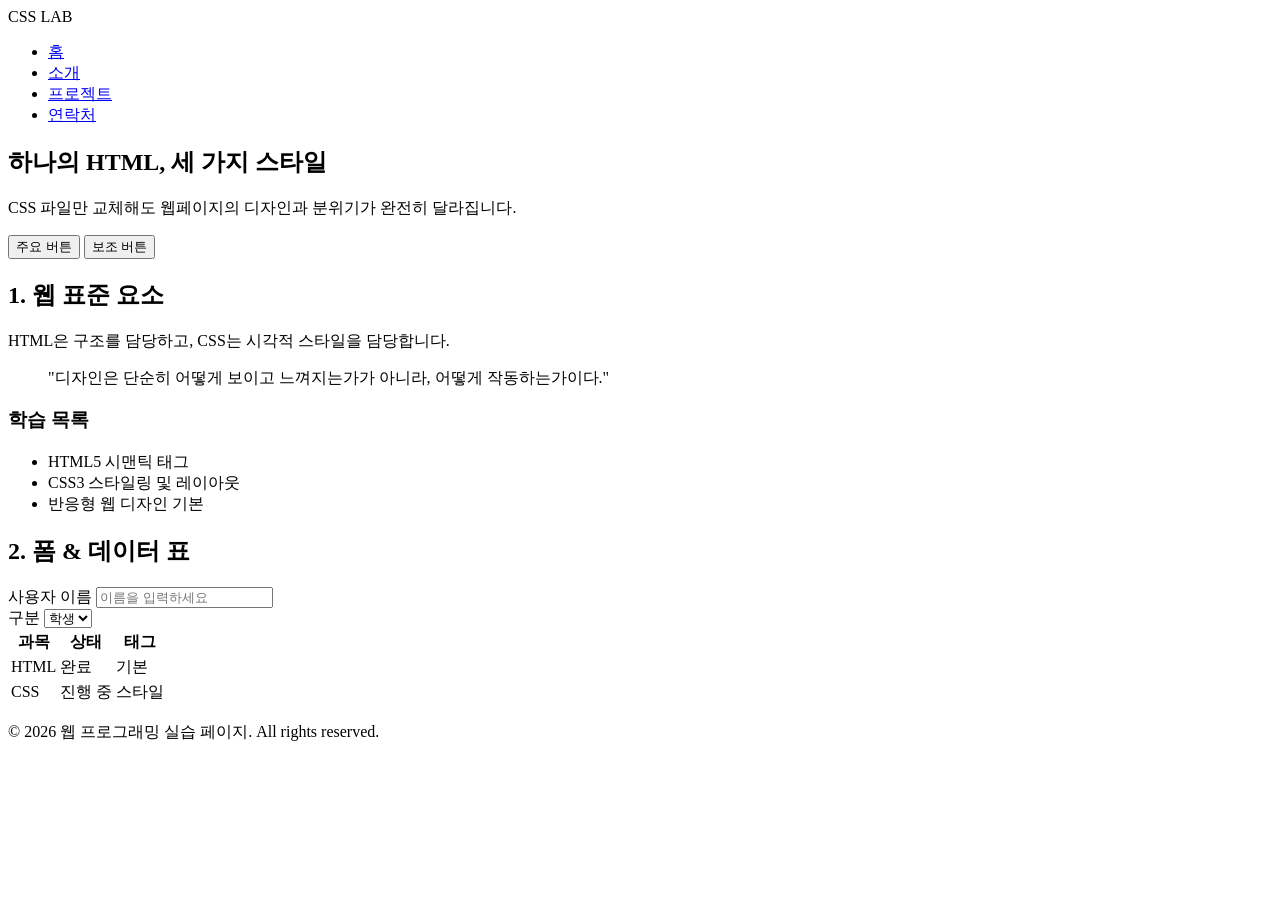
==== index.html @ ce2518a1 "Add files via upload" ====
<!DOCTYPE html>
<html lang="ko">
<head>
    <meta charset="UTF-8">
    <meta name="viewport" content="width=device-width, initial-scale=1.0">
    <title>CSS 스타일 비교 실습</title>
    <!-- 아래 href의 파일명을 style1.css, style2.css, style3.css로 바꾸며 확인하세요 -->
    <link rel="stylesheet" href="STYLE.css">
</head>
<body>

    <header>
        <nav>
            <div class="logo">CSS LAB</div>
            <ul>
                <li><a href="#">홈</a></li>
                <li><a href="#">소개</a></li>
                <li><a href="#">프로젝트</a></li>
                <li><a href="#">연락처</a></li>
            </ul>
        </nav>
    </header>

    <main>
        <section class="hero">
            <h1>하나의 HTML, 세 가지 스타일</h1>
            <p>CSS 파일만 교체해도 웹페이지의 디자인과 분위기가 완전히 달라집니다.</p>
            <div class="btn-group">
                <button class="btn-primary">주요 버튼</button>
                <button class="btn-secondary">보조 버튼</button>
            </div>
        </section>

        <section class="grid-container">
            <article class="card">
                <h2>1. 웹 표준 요소</h2>
                <p>HTML은 구조를 담당하고, CSS는 <span>시각적 스타일</span>을 담당합니다.</p>
                <blockquote>"디자인은 단순히 어떻게 보이고 느껴지는가가 아니라, 어떻게 작동하는가이다."</blockquote>
                <h3>학습 목록</h3>
                <ul>
                    <li>HTML5 시맨틱 태그</li>
                    <li>CSS3 스타일링 및 레이아웃</li>
                    <li>반응형 웹 디자인 기본</li>
                </ul>
            </article>

            <article class="card">
                <h2>2. 폼 & 데이터 표</h2>
                <form onsubmit="return false;">
                    <div class="form-group">
                        <label for="username">사용자 이름</label>
                        <input type="text" id="username" placeholder="이름을 입력하세요">
                    </div>
                    <div class="form-group">
                        <label for="role">구분</label>
                        <select id="role">
                            <option>학생</option>
                            <option>강사</option>
                        </select>
                    </div>
                </form>

                <table>
                    <thead>
                        <tr>
                            <th>과목</th>
                            <th>상태</th>
                            <th>태그</th>
                        </tr>
                    </thead>
                    <tbody>
                        <tr>
                            <td>HTML</td>
                            <td>완료</td>
                            <td><span class="badge success">기본</span></td>
                        </tr>
                        <tr>
                            <td>CSS</td>
                            <td>진행 중</td>
                            <td><span class="badge warning">스타일</span></td>
                        </tr>
                    </tbody>
                </table>
            </article>
        </section>
    </main>

    <footer>
        <p>&copy; 2026 웹 프로그래밍 실습 페이지. All rights reserved.</p>
    </footer>

</body>
</html>
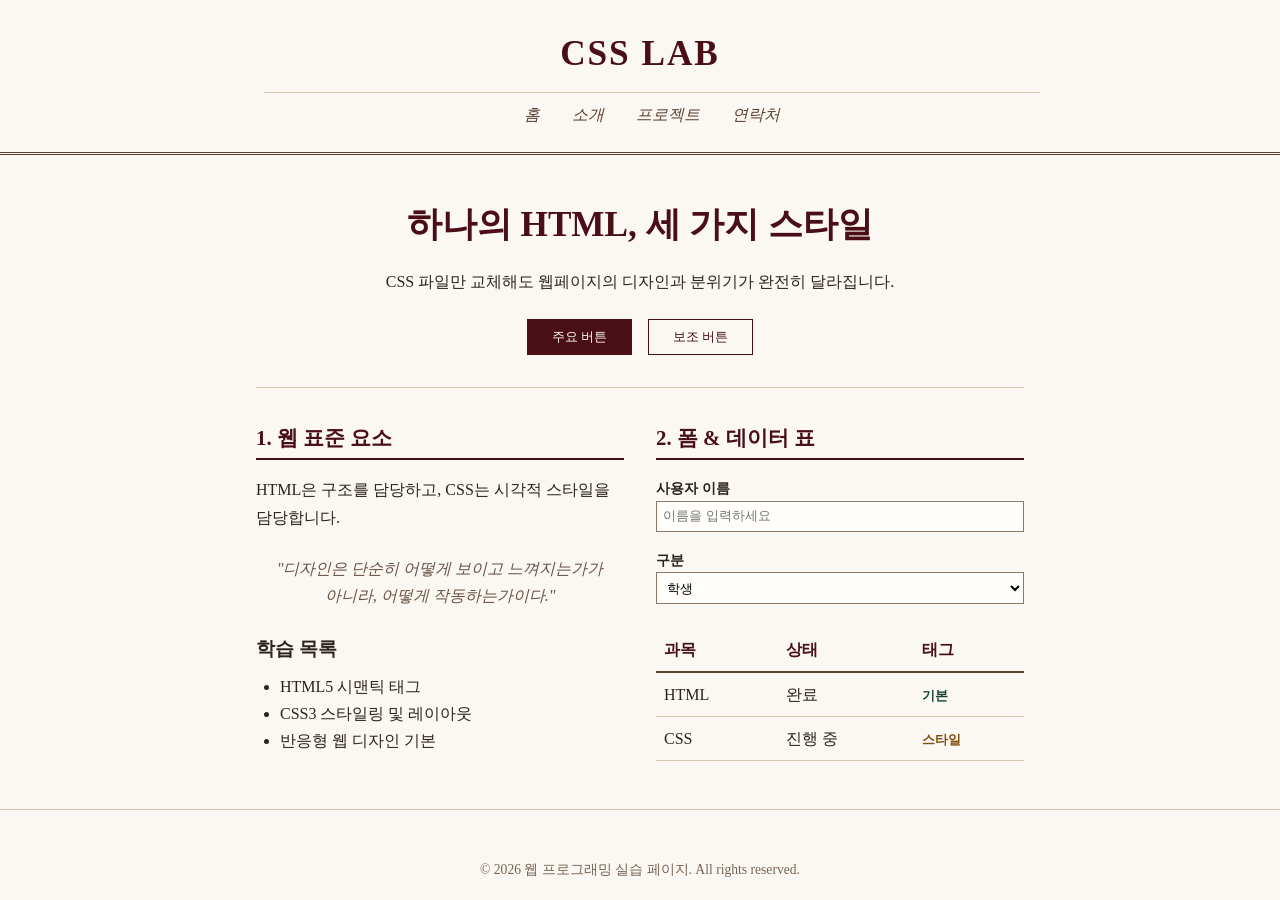
==== commit fb7bf9a4: "Update index.html" ====
--- a/index.html
+++ b/index.html
@@ -5,7 +5,7 @@
     <meta name="viewport" content="width=device-width, initial-scale=1.0">
     <title>CSS 스타일 비교 실습</title>
     <!-- 아래 href의 파일명을 style1.css, style2.css, style3.css로 바꾸며 확인하세요 -->
-    <link rel="stylesheet" href="STYLE.css">
+    <link rel="stylesheet" href="style1.css">
 </head>
 <body>
 
@@ -90,4 +90,4 @@
     </footer>
 
 </body>
-</html>+</html>
--- a/style1.css
+++ b/style1.css
@@ -0,0 +1,168 @@
+* {
+    box-sizing: border-box;
+    margin: 0;
+    padding: 0;
+}
+
+body {
+    font-family: 'Georgia', 'Times New Roman', serif;
+    background-color: #fbf8f3;
+    color: #2c221e;
+    line-height: 1.7;
+}
+
+header {
+    border-bottom: 3px double #5c4033;
+    padding: 1.5rem 2rem;
+    text-align: center;
+}
+
+nav {
+    max-width: 800px;
+    margin: 0 auto;
+}
+
+.logo {
+    font-size: 2.2rem;
+    font-weight: bold;
+    letter-spacing: 2px;
+    color: #4a0e17;
+    margin-bottom: 0.5rem;
+}
+
+nav ul {
+    display: flex;
+    justify-content: center;
+    list-style: none;
+    gap: 2rem;
+    border-top: 1px solid #d3c4b1;
+    padding-top: 0.5rem;
+}
+
+nav a {
+    text-decoration: none;
+    color: #5c4033;
+    font-style: italic;
+}
+
+main {
+    max-width: 800px;
+    margin: 2.5rem auto;
+    padding: 0 1rem;
+}
+
+.hero {
+    border-bottom: 1px solid #d3c4b1;
+    padding-bottom: 2rem;
+    text-align: center;
+    margin-bottom: 2rem;
+}
+
+.hero h1 {
+    font-size: 2.2rem;
+    color: #4a0e17;
+    margin-bottom: 0.8rem;
+}
+
+.btn-group {
+    margin-top: 1.5rem;
+    display: flex;
+    justify-content: center;
+    gap: 1rem;
+}
+
+button {
+    padding: 0.5rem 1.5rem;
+    border: 1px solid #4a0e17;
+    font-family: inherit;
+    cursor: pointer;
+}
+
+.btn-primary {
+    background-color: #4a0e17;
+    color: #fbf8f3;
+}
+
+.btn-secondary {
+    background-color: transparent;
+    color: #4a0e17;
+}
+
+.grid-container {
+    display: grid;
+    grid-template-columns: 1fr 1fr;
+    gap: 2rem;
+}
+
+.card h2 {
+    font-size: 1.3rem;
+    color: #4a0e17;
+    border-bottom: 2px solid #4a0e17;
+    padding-bottom: 0.2rem;
+    margin-bottom: 1rem;
+}
+
+blockquote {
+    margin: 1.5rem 0;
+    padding: 0 1rem;
+    font-style: italic;
+    text-align: center;
+    color: #6b5246;
+}
+
+ul {
+    margin-left: 1.5rem;
+    margin-top: 0.5rem;
+}
+
+.form-group {
+    margin-bottom: 1rem;
+}
+
+label {
+    display: block;
+    font-weight: bold;
+    font-size: 0.9rem;
+}
+
+input, select {
+    width: 100%;
+    padding: 0.4rem;
+    border: 1px solid #8c7a6b;
+    background-color: #fffefb;
+    font-family: inherit;
+}
+
+table {
+    width: 100%;
+    border-collapse: collapse;
+    margin-top: 1.5rem;
+}
+
+th, td {
+    padding: 0.5rem;
+    text-align: left;
+    border-bottom: 1px solid #d3c4b1;
+}
+
+th {
+    border-bottom: 2px solid #5c4033;
+    color: #4a0e17;
+}
+
+.badge {
+    font-weight: bold;
+    font-size: 0.8rem;
+}
+
+.badge.success { color: #1b4332; }
+.badge.warning { color: #854d0e; }
+
+footer {
+    text-align: center;
+    padding: 3rem 0 1rem;
+    border-top: 1px solid #d3c4b1;
+    margin-top: 3rem;
+    font-size: 0.85rem;
+    color: #786454;
+}
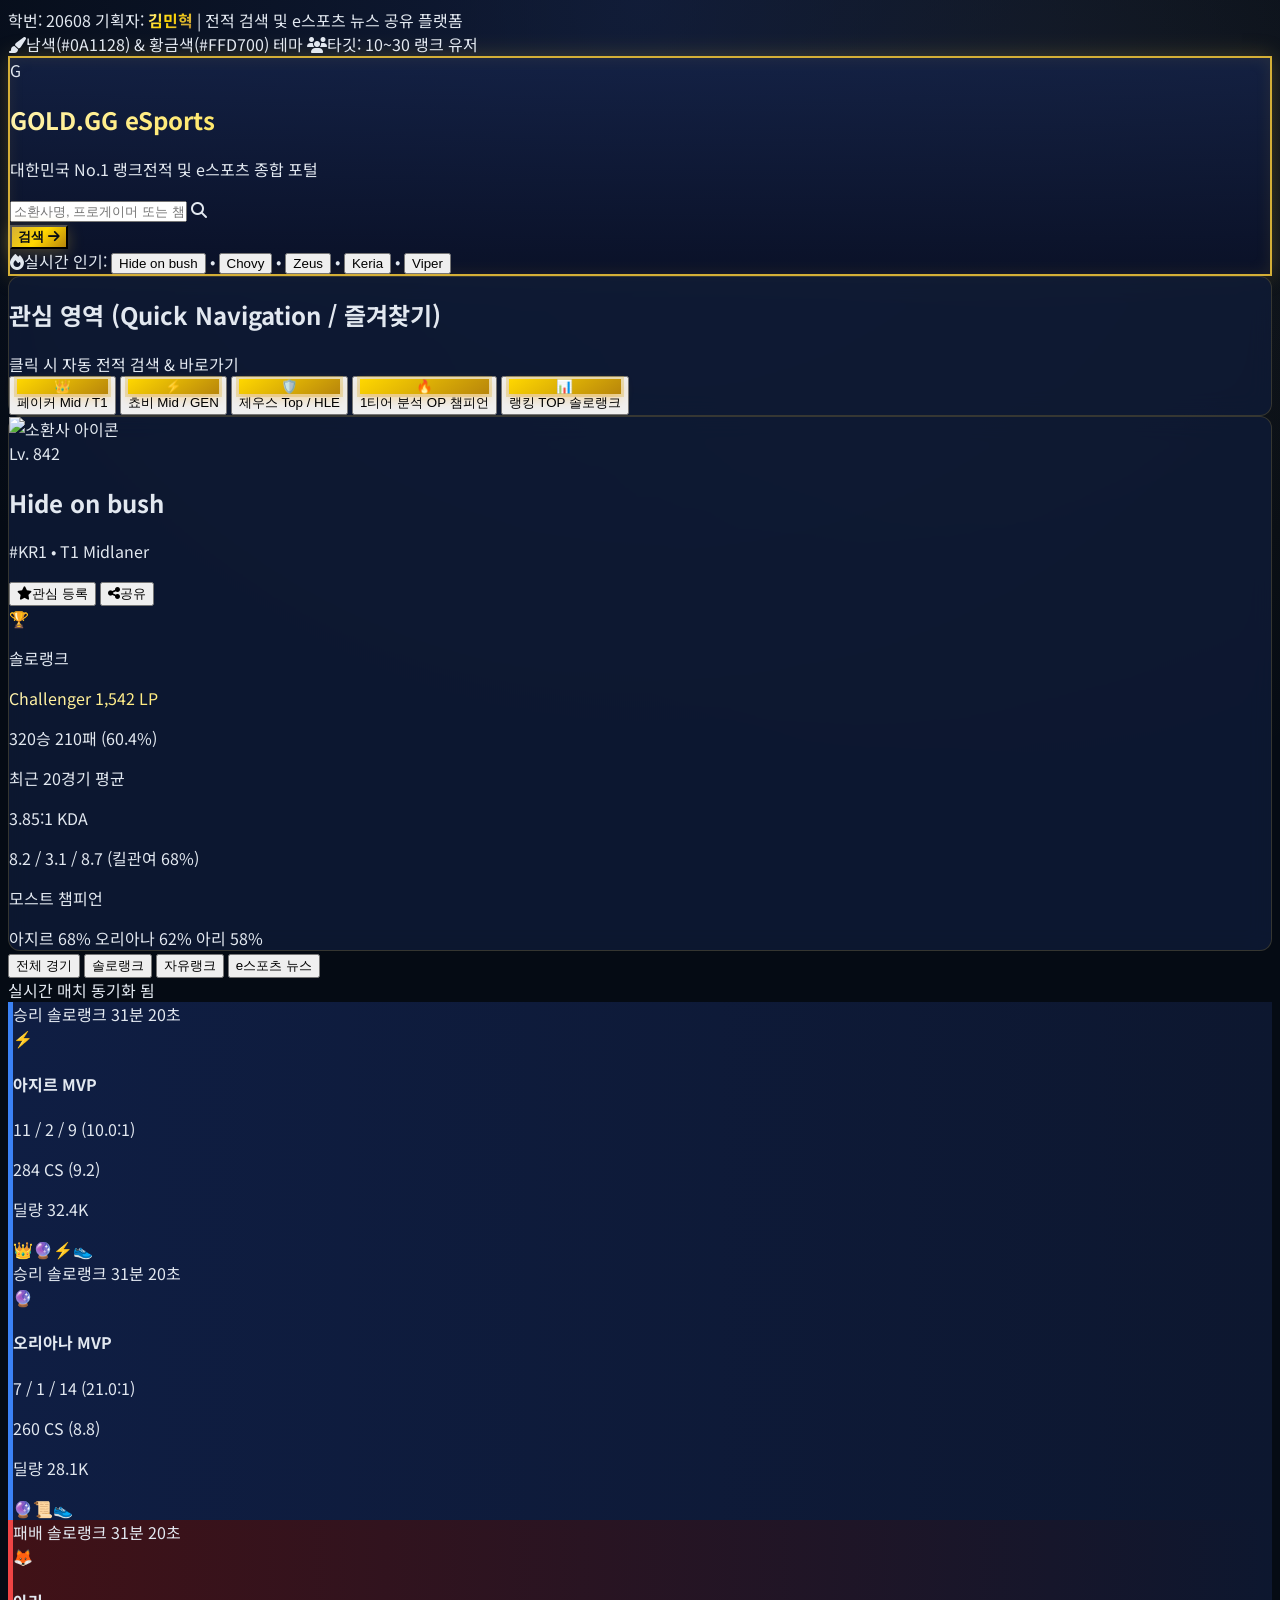
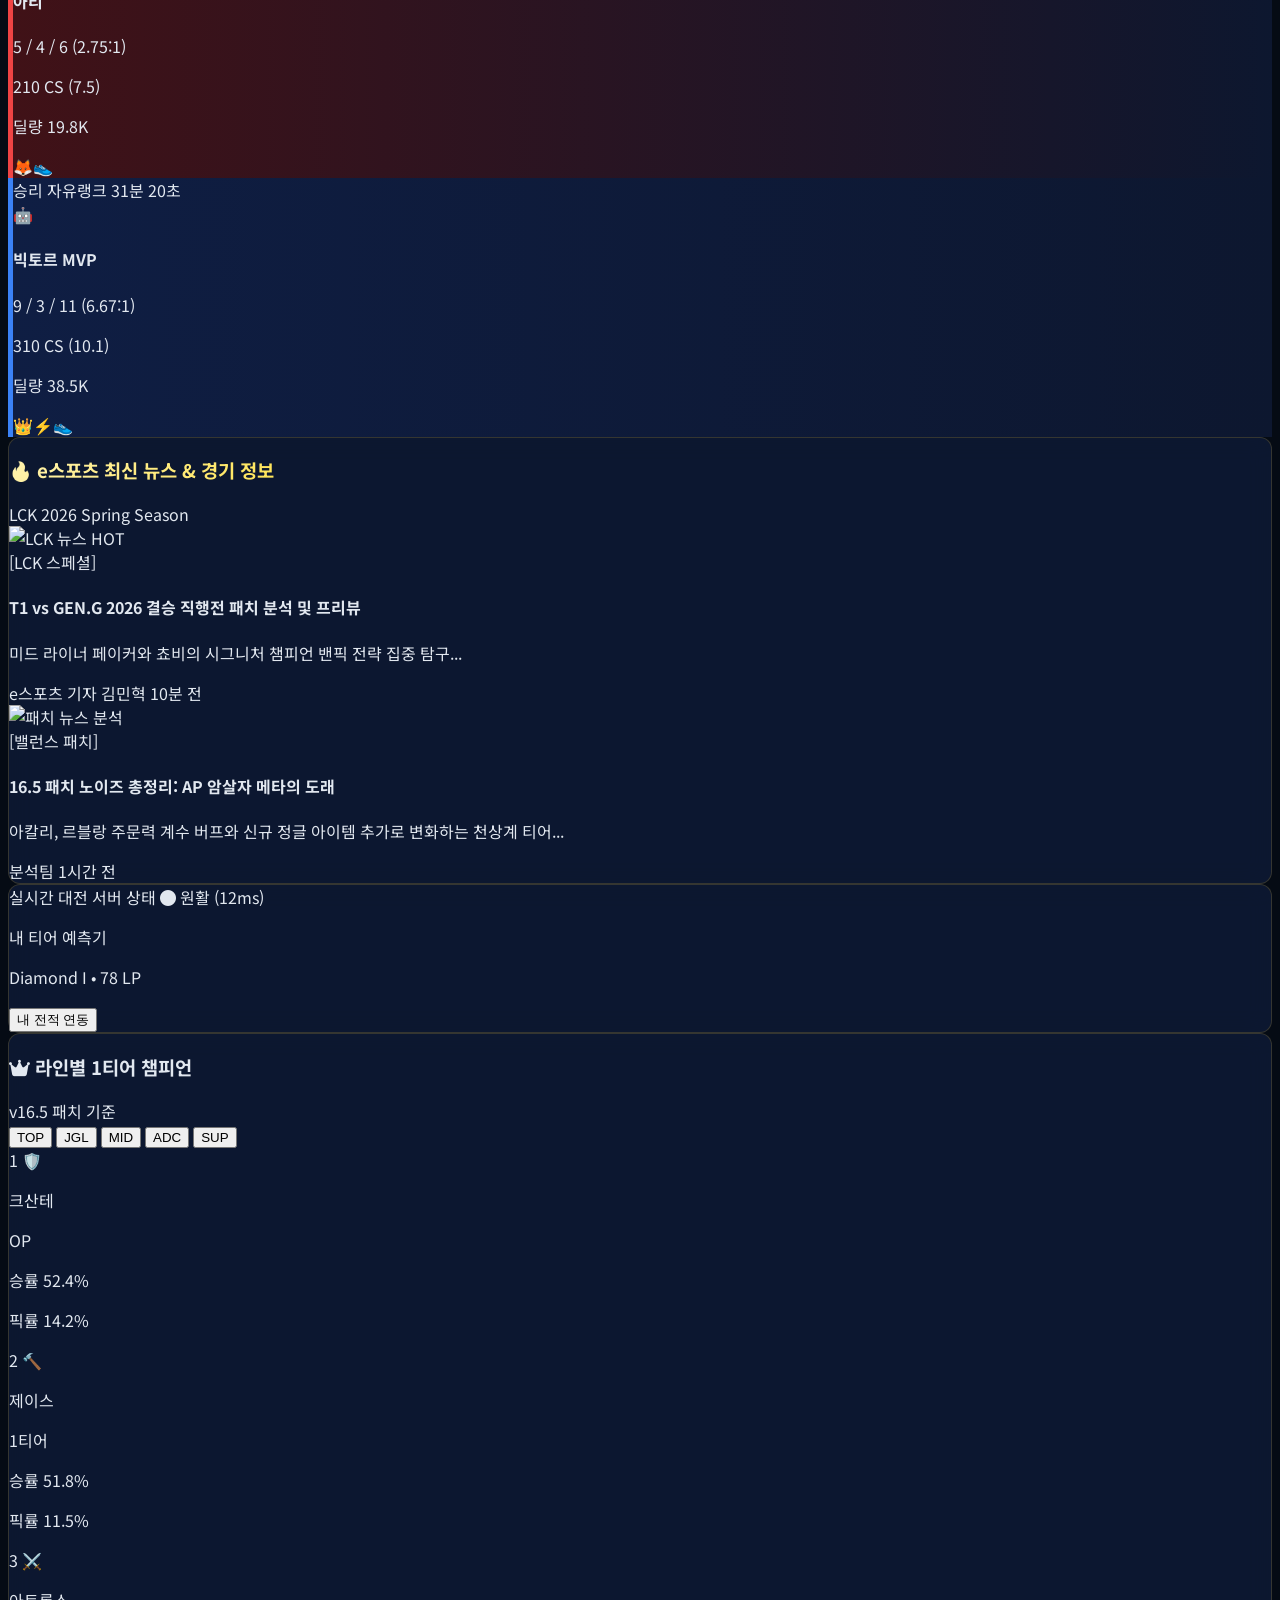
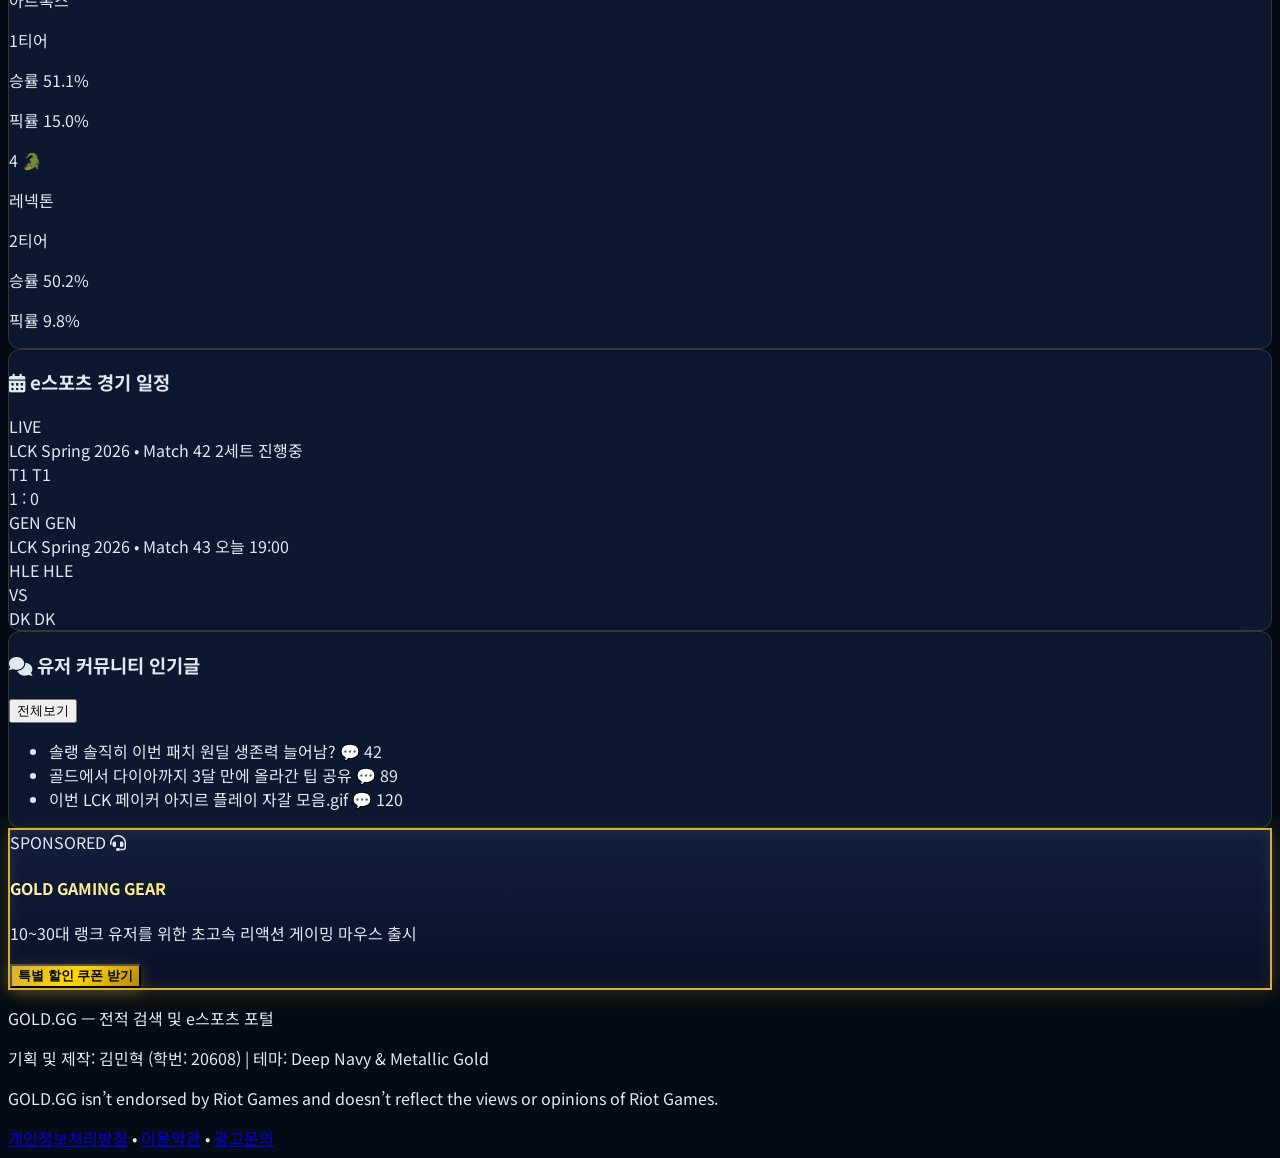
==== commit 99a787ca: "Update index.html" ====
--- a/index.html
+++ b/index.html
@@ -1,93 +1,921 @@
 <!DOCTYPE html>
-<html lang="ko">
+<html lang="ko" class="dark">
 <head>
     <meta charset="UTF-8">
     <meta name="viewport" content="width=device-width, initial-scale=1.0">
-    <title>CSS 스타일 비교 실습</title>
-    <!-- 아래 href의 파일명을 style1.css, style2.css, style3.css로 바꾸며 확인하세요 -->
-    <link rel="stylesheet" href="style1.css">
+    <title>GOLD.GG - 전적 검색 및 e스포츠 뉴스</title>
+    <script src="https://cdn.tailwindcss.com"></script>
+    <link rel="stylesheet" href="https://cdnjs.cloudflare.com/ajax/libs/font-awesome/6.4.0/css/all.min.css">
+    <link href="https://fonts.googleapis.com/css2?family=Noto+Sans+KR:wght@300;400;500;700;900&display=swap" rel="stylesheet">
+    
+    <script>
+        tailwind.config = {
+            darkMode: 'class',
+            theme: {
+                extend: {
+                    colors: {
+                        navy: {
+                            950: '#050B14',
+                            900: '#0A1128',
+                            850: '#0F1A36',
+                            800: '#142247',
+                            700: '#1E315E',
+                            600: '#2A437C',
+                        },
+                        gold: {
+                            300: '#FFE885',
+                            400: '#FCD34D',
+                            500: '#F59E0B',
+                            600: '#D97706',
+                            metallic: '#D4AF37',
+                            accent: '#FFD700',
+                            glow: 'rgba(255, 215, 0, 0.35)'
+                        }
+                    },
+                    fontFamily: {
+                        sans: ['Noto Sans KR', 'sans-serif'],
+                    }
+                }
+            }
+        }
+    </script>
+    
+    <style>
+        body {
+            background-color: #050B14;
+            color: #E2E8F0;
+            font-family: 'Noto Sans KR', sans-serif;
+            background-image: 
+                radial-gradient(circle at 50% 0%, rgba(20, 34, 71, 0.7) 0%, transparent 75%),
+                radial-gradient(circle at 80% 20%, rgba(212, 175, 55, 0.08) 0%, transparent 50%);
+            background-attachment: fixed;
+        }
+
+        /* Gold Metallic Gradient Text */
+        .gold-gradient-text {
+            background: linear-gradient(135deg, #FFF3B0 0%, #FFD700 45%, #D4AF37 80%, #996515 100%);
+            -webkit-background-clip: text;
+            -webkit-text-fill-color: transparent;
+        }
+
+        /* Gold Border and Glow effect for Header and Wireframe Spec */
+        .gold-box-frame {
+            border: 2px solid #D4AF37;
+            box-shadow: 0 0 20px rgba(212, 175, 55, 0.25), inset 0 0 15px rgba(212, 175, 55, 0.1);
+            background: linear-gradient(180deg, rgba(20, 34, 71, 0.85) 0%, rgba(10, 17, 40, 0.95) 100%);
+        }
+
+        .gold-button {
+            background: linear-gradient(135deg, #D4AF37 0%, #FFD700 50%, #B8860B 100%);
+            color: #050B14;
+            font-weight: 700;
+            transition: all 0.25s ease;
+            box-shadow: 0 4px 15px rgba(212, 175, 55, 0.3);
+        }
+        .gold-button:hover {
+            background: linear-gradient(135deg, #FFD700 0%, #FFF099 50%, #D4AF37 100%);
+            box-shadow: 0 0 25px rgba(255, 215, 0, 0.6);
+            transform: translateY(-2px);
+        }
+
+        .gold-circle-btn {
+            background: linear-gradient(145deg, #FFD700, #B8860B);
+            box-shadow: 0 4px 12px rgba(245, 158, 11, 0.4), 0 0 0 3px rgba(212, 175, 55, 0.3);
+            transition: all 0.3s cubic-bezier(0.34, 1.56, 0.64, 1);
+        }
+        .gold-circle-btn:hover {
+            transform: scale(1.12) translateY(-4px);
+            box-shadow: 0 8px 25px rgba(255, 215, 0, 0.7), 0 0 0 4px rgba(255, 215, 0, 0.5);
+        }
+
+        .navy-card {
+            background: rgba(15, 26, 54, 0.85);
+            backdrop-filter: blur(12px);
+            border: 1px solid rgba(212, 175, 55, 0.2);
+            border-radius: 0.75rem;
+        }
+
+        /* Win / Loss Match Backgrounds */
+        .win-match {
+            background: linear-gradient(90deg, rgba(30, 58, 138, 0.4) 0%, rgba(15, 26, 54, 0.8) 100%);
+            border-left: 5px solid #3B82F6;
+        }
+        .loss-match {
+            background: linear-gradient(90deg, rgba(153, 27, 27, 0.4) 0%, rgba(15, 26, 54, 0.8) 100%);
+            border-left: 5px solid #EF4444;
+        }
+
+        /* Custom Scrollbar */
+        ::-webkit-scrollbar {
+            width: 8px;
+            height: 8px;
+        }
+        ::-webkit-scrollbar-track {
+            background: #0A1128;
+        }
+        ::-webkit-scrollbar-thumb {
+            background: #2A437C;
+            border-radius: 4px;
+            border: 1px solid #D4AF37;
+        }
+        ::-webkit-scrollbar-thumb:hover {
+            background: #D4AF37;
+        }
+    </style>
 </head>
-<body>
-
-    <header>
-        <nav>
-            <div class="logo">CSS LAB</div>
-            <ul>
-                <li><a href="#">홈</a></li>
-                <li><a href="#">소개</a></li>
-                <li><a href="#">프로젝트</a></li>
-                <li><a href="#">연락처</a></li>
-            </ul>
-        </nav>
+<body class="min-h-screen text-slate-100 flex flex-col justify-between pb-10">
+
+    <!-- Toast Container for Notifications -->
+    <div id="toast-container" class="fixed top-5 right-5 z-50 flex flex-col gap-2 pointer-events-none"></div>
+
+    <header class="w-full bg-navy-950/90 border-b border-gold-metallic/30 py-2 px-4 text-xs sm:text-sm text-slate-400">
+        <div class="max-w-7xl mx-auto flex flex-wrap justify-between items-center gap-2">
+            <div class="flex items-center gap-4">
+                <span class="bg-navy-800 text-gold-400 px-2.5 py-0.5 rounded border border-gold-metallic/40 font-bold">학번: 20608</span>
+                <span class="text-slate-200 font-semibold">기획자: <strong class="gold-gradient-text text-base">김민혁</strong></span>
+                <span class="hidden md:inline-block text-slate-400">| 전적 검색 및 e스포츠 뉴스 공유 플랫폼</span>
+            </div>
+            <div class="flex items-center gap-3 text-xs">
+                <span class="text-gold-400"><i class="fa-solid fa-paint-brush mr-1"></i>남색(#0A1128) & 황금색(#FFD700) 테마</span>
+                <span class="bg-navy-800/80 text-slate-300 px-2 py-0.5 rounded"><i class="fa-solid fa-users mr-1"></i>타깃: 10~30 랭크 유저</span>
+            </div>
+        </div>
     </header>
 
-    <main>
-        <section class="hero">
-            <h1>하나의 HTML, 세 가지 스타일</h1>
-            <p>CSS 파일만 교체해도 웹페이지의 디자인과 분위기가 완전히 달라집니다.</p>
-            <div class="btn-group">
-                <button class="btn-primary">주요 버튼</button>
-                <button class="btn-secondary">보조 버튼</button>
+    <div class="max-w-7xl mx-auto px-3 sm:px-6 w-full pt-6 flex-grow">
+
+        <!-- 기획서 와이어프레임 1: 헤더 영역 (황금색 테두리 박스) -->
+        <section class="gold-box-frame rounded-2xl p-4 sm:p-6 mb-8 relative overflow-hidden">
+            <div class="absolute -right-10 -bottom-10 w-48 h-48 bg-gold-500/10 rounded-full blur-3xl pointer-events-none"></div>
+            
+            <div class="flex flex-col lg:flex-row items-center justify-between gap-6 relative z-10">
+                <!-- Site Logo -->
+                <div class="flex items-center gap-3 cursor-pointer" onclick="resetToHome()">
+                    <div class="w-12 h-12 rounded-xl bg-gradient-to-br from-gold-accent via-gold-metallic to-amber-700 flex items-center justify-center text-navy-950 text-2xl font-black shadow-lg shadow-gold-500/30">
+                        G
+                    </div>
+                    <div>
+                        <h1 class="text-2xl sm:text-3xl font-black tracking-wider gold-gradient-text flex items-center gap-2">
+                            GOLD.GG <span class="text-xs px-2 py-0.5 rounded bg-gold-500/20 text-gold-400 border border-gold-500/40 uppercase tracking-normal">eSports</span>
+                        </h1>
+                        <p class="text-xs text-slate-400">대한민국 No.1 랭크전적 및 e스포츠 종합 포털</p>
+                    </div>
+                </div>
+
+                <!-- Integrated Search Bar (통합 전적 검색) -->
+                <div class="w-full lg:max-w-2xl">
+                    <form onsubmit="handleSearch(event)" class="relative flex items-center">
+                        <div class="relative w-full">
+                            <input type="text" id="summoner-search-input" 
+                                class="w-full bg-navy-950/90 border-2 border-gold-metallic/60 rounded-xl py-3.5 pl-12 pr-28 text-white placeholder-slate-400 focus:outline-none focus:border-gold-accent focus:ring-2 focus:ring-gold-accent/40 text-sm sm:text-base transition-all shadow-inner"
+                                placeholder="소환사명, 프로게이머 또는 챔피언 검색 (예: Hide on bush, Chovy)..."
+                                autocomplete="off">
+                            <i class="fa-solid fa-magnifying-glass absolute left-4 top-1/2 -translate-y-1/2 text-gold-400 text-lg"></i>
+                        </div>
+                        <button type="submit" class="gold-button absolute right-1.5 top-1.5 bottom-1.5 px-5 rounded-lg text-sm font-extrabold flex items-center gap-2">
+                            <span>검색</span>
+                            <i class="fa-solid fa-arrow-right"></i>
+                        </button>
+                    </form>
+                    <!-- Quick Search Tag Suggestions -->
+                    <div class="flex items-center gap-2 mt-2 text-xs text-slate-400 overflow-x-auto pb-1">
+                        <span class="text-gold-400 font-semibold flex-shrink-0"><i class="fa-solid fa-fire mr-1"></i>실시간 인기:</span>
+                        <button onclick="quickSearch('Hide on bush')" class="hover:text-gold-accent underline flex-shrink-0">Hide on bush</button>
+                        <span>•</span>
+                        <button onclick="quickSearch('Chovy')" class="hover:text-gold-accent underline flex-shrink-0">Chovy</button>
+                        <span>•</span>
+                        <button onclick="quickSearch('Zeus')" class="hover:text-gold-accent underline flex-shrink-0">Zeus</button>
+                        <span>•</span>
+                        <button onclick="quickSearch('Keria')" class="hover:text-gold-accent underline flex-shrink-0">Keria</button>
+                        <span>•</span>
+                        <button onclick="quickSearch('Viper')" class="hover:text-gold-accent underline flex-shrink-0">Viper</button>
+                    </div>
+                </div>
             </div>
         </section>
 
-        <section class="grid-container">
-            <article class="card">
-                <h2>1. 웹 표준 요소</h2>
-                <p>HTML은 구조를 담당하고, CSS는 <span>시각적 스타일</span>을 담당합니다.</p>
-                <blockquote>"디자인은 단순히 어떻게 보이고 느껴지는가가 아니라, 어떻게 작동하는가이다."</blockquote>
-                <h3>학습 목록</h3>
-                <ul>
-                    <li>HTML5 시맨틱 태그</li>
-                    <li>CSS3 스타일링 및 레이아웃</li>
-                    <li>반응형 웹 디자인 기본</li>
-                </ul>
-            </article>
-
-            <article class="card">
-                <h2>2. 폼 & 데이터 표</h2>
-                <form onsubmit="return false;">
-                    <div class="form-group">
-                        <label for="username">사용자 이름</label>
-                        <input type="text" id="username" placeholder="이름을 입력하세요">
-                    </div>
-                    <div class="form-group">
-                        <label for="role">구분</label>
-                        <select id="role">
-                            <option>학생</option>
-                            <option>강사</option>
-                        </select>
-                    </div>
-                </form>
-
-                <table>
-                    <thead>
-                        <tr>
-                            <th>과목</th>
-                            <th>상태</th>
-                            <th>태그</th>
-                        </tr>
-                    </thead>
-                    <tbody>
-                        <tr>
-                            <td>HTML</td>
-                            <td>완료</td>
-                            <td><span class="badge success">기본</span></td>
-                        </tr>
-                        <tr>
-                            <td>CSS</td>
-                            <td>진행 중</td>
-                            <td><span class="badge warning">스타일</span></td>
-                        </tr>
-                    </tbody>
-                </table>
-            </article>
-        </section>
-    </main>
-
-    <footer>
-        <p>&copy; 2026 웹 프로그래밍 실습 페이지. All rights reserved.</p>
+        <!-- 메인 기획서 구조 Layout (관심영역 + 본문컨텐츠 VS 사이드메뉴) -->
+        <div class="grid grid-cols-1 lg:grid-cols-12 gap-8">
+            
+            <!-- LEFT COLUMN: 관심 영역 + 본문 영역 (lg:col-span-8) -->
+            <main class="lg:col-span-8 flex flex-col gap-8">
+                
+                <!-- 기획서 와이어프레임 2: 관심 영역 (원형 아이콘 5개) -->
+                <section class="navy-card p-5 relative overflow-hidden">
+                    <div class="flex items-center justify-between mb-4 border-b border-navy-700/60 pb-3">
+                        <div class="flex items-center gap-2">
+                            <div class="w-3 h-3 rounded-full bg-gold-400 animate-pulse"></div>
+                            <h2 class="text-base sm:text-lg font-bold text-white tracking-wide">
+                                관심 영역 <span class="text-xs font-normal text-gold-400 ml-1">(Quick Navigation / 즐겨찾기)</span>
+                            </h2>
+                        </div>
+                        <span class="text-xs text-slate-400">클릭 시 자동 전적 검색 & 바로가기</span>
+                    </div>
+
+                    <!-- 5 Circular Icons matched with wireframe design -->
+                    <div class="grid grid-cols-5 gap-2 sm:gap-4 text-center py-2">
+                        <!-- Circle 1: Hide on bush (Faker) -->
+                        <button onclick="quickSearch('Hide on bush')" class="group flex flex-col items-center focus:outline-none">
+                            <div class="gold-circle-btn w-12 h-12 sm:w-16 sm:h-16 rounded-full flex items-center justify-center mb-2 cursor-pointer text-navy-950 font-black text-xl sm:text-2xl group-hover:rotate-12 transition-transform">
+                                👑
+                            </div>
+                            <span class="text-xs sm:text-sm font-bold text-slate-200 group-hover:text-gold-accent transition-colors">페이커</span>
+                            <span class="text-[10px] text-slate-400 hidden sm:block">Mid / T1</span>
+                        </button>
+
+                        <!-- Circle 2: Chovy -->
+                        <button onclick="quickSearch('Chovy')" class="group flex flex-col items-center focus:outline-none">
+                            <div class="gold-circle-btn w-12 h-12 sm:w-16 sm:h-16 rounded-full flex items-center justify-center mb-2 cursor-pointer text-navy-950 font-black text-xl sm:text-2xl group-hover:rotate-12 transition-transform">
+                                ⚡
+                            </div>
+                            <span class="text-xs sm:text-sm font-bold text-slate-200 group-hover:text-gold-accent transition-colors">쵸비</span>
+                            <span class="text-[10px] text-slate-400 hidden sm:block">Mid / GEN</span>
+                        </button>
+
+                        <!-- Circle 3: Zeus -->
+                        <button onclick="quickSearch('Zeus')" class="group flex flex-col items-center focus:outline-none">
+                            <div class="gold-circle-btn w-12 h-12 sm:w-16 sm:h-16 rounded-full flex items-center justify-center mb-2 cursor-pointer text-navy-950 font-black text-xl sm:text-2xl group-hover:rotate-12 transition-transform">
+                                🛡️
+                            </div>
+                            <span class="text-xs sm:text-sm font-bold text-slate-200 group-hover:text-gold-accent transition-colors">제우스</span>
+                            <span class="text-[10px] text-slate-400 hidden sm:block">Top / HLE</span>
+                        </button>
+
+                        <!-- Circle 4: Champion Tier -->
+                        <button onclick="filterMainContent('tier')" class="group flex flex-col items-center focus:outline-none">
+                            <div class="gold-circle-btn w-12 h-12 sm:w-16 sm:h-16 rounded-full flex items-center justify-center mb-2 cursor-pointer text-navy-950 font-black text-xl sm:text-2xl group-hover:rotate-12 transition-transform">
+                                🔥
+                            </div>
+                            <span class="text-xs sm:text-sm font-bold text-slate-200 group-hover:text-gold-accent transition-colors">1티어 분석</span>
+                            <span class="text-[10px] text-slate-400 hidden sm:block">OP 챔피언</span>
+                        </button>
+
+                        <!-- Circle 5: Top Rankings -->
+                        <button onclick="filterMainContent('ranking')" class="group flex flex-col items-center focus:outline-none">
+                            <div class="gold-circle-btn w-12 h-12 sm:w-16 sm:h-16 rounded-full flex items-center justify-center mb-2 cursor-pointer text-navy-950 font-black text-xl sm:text-2xl group-hover:rotate-12 transition-transform">
+                                📊
+                            </div>
+                            <span class="text-xs sm:text-sm font-bold text-slate-200 group-hover:text-gold-accent transition-colors">랭킹 TOP</span>
+                            <span class="text-[10px] text-slate-400 hidden sm:block">솔로랭크</span>
+                        </button>
+                    </div>
+                </section>
+
+                <!-- 기획서 와이어프레임 3: 본문 영역 (전적 검색 결과 & e스포츠 컨텐츠) -->
+                <section class="flex flex-col gap-6">
+
+                    <!-- Summoner Profile Header Card (검색 결과 프로필) -->
+                    <div id="summoner-profile-card" class="navy-card p-6 border-gold-metallic/50 relative overflow-hidden">
+                        <!-- Profile Header Layout -->
+                        <div class="flex flex-col sm:flex-row items-center sm:items-start gap-6">
+                            <!-- Icon & Level -->
+                            <div class="relative">
+                                <div class="w-24 h-24 sm:w-28 sm:h-28 rounded-2xl overflow-hidden border-2 border-gold-metallic p-1 bg-navy-900 shadow-xl">
+                                    <img id="profile-icon" src="https://placehold.co/120x120/0F1A36/FFD700?text=Faker" alt="소환사 아이콘" class="w-full h-full object-cover rounded-xl">
+                                </div>
+                                <span id="profile-level" class="absolute -bottom-2 left-1/2 -translate-x-1/2 bg-gold-metallic text-navy-950 font-black text-xs px-2.5 py-0.5 rounded-full border border-yellow-200">
+                                    Lv. 842
+                                </span>
+                            </div>
+
+                            <!-- Summoner Info & Tier Details -->
+                            <div class="flex-grow text-center sm:text-left">
+                                <div class="flex flex-col sm:flex-row sm:items-center justify-between gap-2 mb-2">
+                                    <div>
+                                        <h2 id="summoner-name" class="text-2xl sm:text-3xl font-black text-white tracking-tight">
+                                            Hide on bush
+                                        </h2>
+                                        <p id="summoner-tag" class="text-xs text-gold-400 font-semibold mt-0.5">#KR1 • T1 Esports Midlaner</p>
+                                    </div>
+                                    <div class="flex items-center justify-center sm:justify-end gap-2">
+                                        <button onclick="favoriteSummoner()" class="px-3 py-1.5 rounded-lg bg-navy-800 hover:bg-gold-500/20 text-gold-400 border border-gold-metallic/40 text-xs font-bold transition-all">
+                                            <i class="fa-solid fa-star mr-1"></i>관심 등록
+                                        </button>
+                                        <button onclick="shareProfile()" class="px-3 py-1.5 rounded-lg bg-navy-800 hover:bg-navy-700 text-slate-300 text-xs font-bold transition-all">
+                                            <i class="fa-solid fa-share-nodes mr-1"></i>공유
+                                        </button>
+                                    </div>
+                                </div>
+
+                                <!-- Tier Badge + Detailed Stats Grid -->
+                                <div class="grid grid-cols-1 sm:grid-cols-3 gap-3 mt-4 bg-navy-900/90 p-3.5 rounded-xl border border-navy-700/80">
+                                    <!-- Tier Badge -->
+                                    <div class="flex items-center gap-3 border-b sm:border-b-0 sm:border-r border-navy-700 pb-2 sm:pb-0">
+                                        <div class="w-12 h-12 rounded-full bg-amber-500/10 border border-gold-metallic/40 flex items-center justify-center text-gold-accent text-2xl font-black">
+                                            🏆
+                                        </div>
+                                        <div>
+                                            <p class="text-[10px] text-slate-400 uppercase tracking-wider">솔로랭크</p>
+                                            <p id="tier-name" class="text-sm font-extrabold gold-gradient-text">Challenger 1,542 LP</p>
+                                            <p id="tier-winloss" class="text-xs text-slate-400">320승 210패 (60.4%)</p>
+                                        </div>
+                                    </div>
+
+                                    <!-- KDA Stats -->
+                                    <div class="flex flex-col justify-center border-b sm:border-b-0 sm:border-r border-navy-700 pb-2 sm:pb-0">
+                                        <p class="text-[10px] text-slate-400 uppercase tracking-wider">최근 20경기 평균</p>
+                                        <p id="kda-ratio" class="text-sm font-black text-emerald-400">3.85:1 KDA</p>
+                                        <p id="kda-detail" class="text-xs text-slate-300">8.2 / 3.1 / 8.7 (킬관여 68%)</p>
+                                    </div>
+
+                                    <!-- Most Champions -->
+                                    <div class="flex flex-col justify-center">
+                                        <p class="text-[10px] text-slate-400 uppercase tracking-wider mb-1">모스트 챔피언</p>
+                                        <div id="most-champs" class="flex items-center gap-1.5">
+                                            <span class="px-2 py-0.5 rounded bg-navy-800 text-xs font-bold text-gold-400 border border-gold-metallic/30">아지르 68%</span>
+                                            <span class="px-2 py-0.5 rounded bg-navy-800 text-xs font-bold text-slate-300">오리아나 62%</span>
+                                            <span class="px-2 py-0.5 rounded bg-navy-800 text-xs font-bold text-slate-300">아리 58%</span>
+                                        </div>
+                                    </div>
+                                </div>
+                            </div>
+                        </div>
+                    </div>
+
+                    <!-- Filter Tabs for Main Content -->
+                    <div class="flex items-center justify-between border-b border-navy-700 pb-2 overflow-x-auto">
+                        <div class="flex items-center gap-2 min-w-max">
+                            <button onclick="filterMatches('all')" id="tab-match-all" class="px-4 py-2 rounded-lg text-xs sm:text-sm font-extrabold bg-gold-metallic text-navy-950 transition-all">
+                                전체 경기
+                            </button>
+                            <button onclick="filterMatches('solo')" id="tab-match-solo" class="px-4 py-2 rounded-lg text-xs sm:text-sm font-bold bg-navy-800 text-slate-300 hover:text-gold-accent transition-all">
+                                솔로랭크
+                            </button>
+                            <button onclick="filterMatches('flex')" id="tab-match-flex" class="px-4 py-2 rounded-lg text-xs sm:text-sm font-bold bg-navy-800 text-slate-300 hover:text-gold-accent transition-all">
+                                자유랭크
+                            </button>
+                            <button onclick="showEsportsNews()" id="tab-esports-news" class="px-4 py-2 rounded-lg text-xs sm:text-sm font-bold bg-navy-800 text-slate-300 hover:text-gold-accent transition-all">
+                                e스포츠 뉴스
+                            </button>
+                        </div>
+                        <span class="text-xs text-slate-400 hidden sm:block">실시간 매치 동기화 됨</span>
+                    </div>
+
+                    <!-- Match History Container (최근 경기 기록 리스트) -->
+                    <div id="match-list-container" class="space-y-3">
+                        <!-- Match items will be dynamically injected by JS -->
+                    </div>
+
+                    <!-- eSports News Section Container (Hidden by default, shown via tabs) -->
+                    <div id="esports-news-container" class="hidden space-y-4">
+                        <div class="navy-card p-5">
+                            <div class="flex justify-between items-center mb-4">
+                                <h3 class="text-lg font-bold text-white gold-gradient-text">🔥 e스포츠 최신 뉴스 & 경기 정보</h3>
+                                <span class="text-xs text-gold-400">LCK 2026 Spring Season</span>
+                            </div>
+
+                            <div class="grid grid-cols-1 md:grid-cols-2 gap-4">
+                                <article class="bg-navy-900 rounded-xl p-4 border border-navy-700 hover:border-gold-metallic/50 transition-all cursor-pointer">
+                                    <div class="h-36 rounded-lg bg-slate-800 mb-3 overflow-hidden relative">
+                                        <img src="https://placehold.co/600x300/0A1128/FFD700?text=LCK+Playoffs+2026" alt="LCK 뉴스" class="w-full h-full object-cover">
+                                        <span class="absolute top-2 left-2 bg-red-600 text-white text-[10px] font-black px-2 py-0.5 rounded">HOT</span>
+                                    </div>
+                                    <span class="text-xs text-gold-400 font-semibold">[LCK 스페셜]</span>
+                                    <h4 class="font-bold text-slate-100 text-sm mt-1 hover:text-gold-accent">T1 vs GEN.G 2026 결승 직행전 패치 분석 및 프리뷰</h4>
+                                    <p class="text-xs text-slate-400 mt-1 line-clamp-2">미드 라이너 페이커와 쵸비의 시그니처 챔피언 밴픽 전략 집중 탐구...</p>
+                                    <div class="mt-3 text-[11px] text-slate-500 flex justify-between">
+                                        <span>e스포츠 기자 김민혁</span>
+                                        <span>10분 전</span>
+                                    </div>
+                                </article>
+
+                                <article class="bg-navy-900 rounded-xl p-4 border border-navy-700 hover:border-gold-metallic/50 transition-all cursor-pointer">
+                                    <div class="h-36 rounded-lg bg-slate-800 mb-3 overflow-hidden relative">
+                                        <img src="https://placehold.co/600x300/101C3D/FFD700?text=Patch+Note+16.5" alt="패치 뉴스" class="w-full h-full object-cover">
+                                        <span class="absolute top-2 left-2 bg-blue-600 text-white text-[10px] font-black px-2 py-0.5 rounded">분석</span>
+                                    </div>
+                                    <span class="text-xs text-gold-400 font-semibold">[밸런스 패치]</span>
+                                    <h4 class="font-bold text-slate-100 text-sm mt-1 hover:text-gold-accent">16.5 패치 노이즈 총정리: AP 암살자 메타의 도래</h4>
+                                    <p class="text-xs text-slate-400 mt-1 line-clamp-2">아칼리, 르블랑 주문력 계수 버프와 신규 정글 아이템 추가로 변화하는 천상계 티어...</p>
+                                    <div class="mt-3 text-[11px] text-slate-500 flex justify-between">
+                                        <span>분석팀</span>
+                                        <span>1시간 전</span>
+                                    </div>
+                                </article>
+                            </div>
+                        </div>
+                    </div>
+
+                </section>
+            </main>
+
+            <!-- RIGHT COLUMN: 사이드 메뉴 (lg:col-span-4) -->
+            <aside class="lg:col-span-4 flex flex-col gap-6">
+
+                <!-- 1. Top Mini Status / User Rank Card -->
+                <div class="navy-card p-4 border-gold-metallic/40">
+                    <div class="flex items-center justify-between text-xs text-slate-400 mb-2">
+                        <span>실시간 대전 서버 상태</span>
+                        <span class="text-emerald-400 flex items-center gap-1"><i class="fa-solid fa-circle text-[8px]"></i> 원활 (12ms)</span>
+                    </div>
+                    <div class="bg-navy-900 p-3 rounded-lg border border-navy-700 flex items-center justify-between">
+                        <div>
+                            <p class="text-xs text-slate-400">내 티어 예측기</p>
+                            <p class="text-sm font-bold text-gold-accent">Diamond I • 78 LP</p>
+                        </div>
+                        <button onclick="showToast('내 전적과 연동되었습니다.')" class="px-2.5 py-1 text-xs font-bold bg-gold-metallic text-navy-950 rounded hover:bg-gold-accent">
+                            내 전적 연동
+                        </button>
+                    </div>
+                </div>
+
+                <!-- 2. Champion Tier Analysis (챔피언 티어 분석) -->
+                <div class="navy-card p-5">
+                    <div class="flex items-center justify-between mb-3 border-b border-navy-700 pb-2">
+                        <h3 class="font-bold text-white text-sm flex items-center gap-2">
+                            <i class="fa-solid fa-crown text-gold-400"></i> 라인별 1티어 챔피언
+                        </h3>
+                        <span class="text-[10px] text-slate-400">v16.5 패치 기준</span>
+                    </div>
+
+                    <!-- Lane Selector Tabs -->
+                    <div class="grid grid-cols-5 gap-1 mb-3 bg-navy-900 p-1 rounded-lg text-center text-xs">
+                        <button onclick="setLaneTier('TOP')" id="lane-TOP" class="py-1 rounded font-bold bg-gold-metallic text-navy-950">TOP</button>
+                        <button onclick="setLaneTier('JGL')" id="lane-JGL" class="py-1 rounded font-bold text-slate-400 hover:text-white">JGL</button>
+                        <button onclick="setLaneTier('MID')" id="lane-MID" class="py-1 rounded font-bold text-slate-400 hover:text-white">MID</button>
+                        <button onclick="setLaneTier('ADC')" id="lane-ADC" class="py-1 rounded font-bold text-slate-400 hover:text-white">ADC</button>
+                        <button onclick="setLaneTier('SUP')" id="lane-SUP" class="py-1 rounded font-bold text-slate-400 hover:text-white">SUP</button>
+                    </div>
+
+                    <!-- Tier List Container -->
+                    <div id="lane-tier-list" class="space-y-2">
+                        <!-- Injected via JS -->
+                    </div>
+                </div>
+
+                <!-- 3. eSports Match Schedule (e스포츠 경기 일정) -->
+                <div class="navy-card p-5">
+                    <div class="flex items-center justify-between mb-3 border-b border-navy-700 pb-2">
+                        <h3 class="font-bold text-white text-sm flex items-center gap-2">
+                            <i class="fa-solid fa-calendar-days text-gold-400"></i> e스포츠 경기 일정
+                        </h3>
+                        <span class="text-[10px] bg-red-600/80 text-white font-bold px-1.5 py-0.5 rounded animate-pulse">LIVE</span>
+                    </div>
+
+                    <div class="space-y-3">
+                        <!-- Match 1 -->
+                        <div class="bg-navy-900 p-3 rounded-xl border border-navy-700">
+                            <div class="flex justify-between text-[11px] text-slate-400 mb-1.5">
+                                <span>LCK Spring 2026 • Match 42</span>
+                                <span class="text-red-400 font-bold">2세트 진행중</span>
+                            </div>
+                            <div class="flex items-center justify-between text-sm font-extrabold">
+                                <div class="flex items-center gap-2">
+                                    <span class="w-6 h-6 rounded bg-red-900/60 text-white flex items-center justify-center text-xs">T1</span>
+                                    <span>T1</span>
+                                </div>
+                                <span class="text-gold-accent font-black text-base">1 : 0</span>
+                                <div class="flex items-center gap-2">
+                                    <span>GEN</span>
+                                    <span class="w-6 h-6 rounded bg-yellow-900/60 text-white flex items-center justify-center text-xs">GEN</span>
+                                </div>
+                            </div>
+                        </div>
+
+                        <!-- Match 2 -->
+                        <div class="bg-navy-900 p-3 rounded-xl border border-navy-700">
+                            <div class="flex justify-between text-[11px] text-slate-400 mb-1.5">
+                                <span>LCK Spring 2026 • Match 43</span>
+                                <span class="text-gold-400">오늘 19:00</span>
+                            </div>
+                            <div class="flex items-center justify-between text-sm font-extrabold">
+                                <div class="flex items-center gap-2">
+                                    <span class="w-6 h-6 rounded bg-orange-900/60 text-white flex items-center justify-center text-xs">HLE</span>
+                                    <span>HLE</span>
+                                </div>
+                                <span class="text-slate-500 font-black text-xs">VS</span>
+                                <div class="flex items-center gap-2">
+                                    <span>DK</span>
+                                    <span class="w-6 h-6 rounded bg-blue-900/60 text-white flex items-center justify-center text-xs">DK</span>
+                                </div>
+                            </div>
+                        </div>
+                    </div>
+                </div>
+
+                <!-- 4. Community Popular Posts (커뮤니티 인기글) -->
+                <div class="navy-card p-5">
+                    <div class="flex items-center justify-between mb-3 border-b border-navy-700 pb-2">
+                        <h3 class="font-bold text-white text-sm flex items-center gap-2">
+                            <i class="fa-solid fa-comments text-gold-400"></i> 유저 커뮤니티 인기글
+                        </h3>
+                        <button onclick="showToast('게시판으로 이동합니다.')" class="text-xs text-gold-400 hover:underline">전체보기</button>
+                    </div>
+
+                    <ul class="space-y-2 text-xs">
+                        <li class="flex justify-between items-center bg-navy-900/60 p-2 rounded border border-navy-800 hover:border-gold-metallic/30 cursor-pointer">
+                            <span class="truncate text-slate-200 hover:text-gold-accent">솔랭 솔직히 이번 패치 원딜 생존력 늘어남?</span>
+                            <span class="text-[10px] text-gold-400 font-bold ml-2">💬 42</span>
+                        </li>
+                        <li class="flex justify-between items-center bg-navy-900/60 p-2 rounded border border-navy-800 hover:border-gold-metallic/30 cursor-pointer">
+                            <span class="truncate text-slate-200 hover:text-gold-accent">골드에서 다이아까지 3달 만에 올라간 팁 공유</span>
+                            <span class="text-[10px] text-gold-400 font-bold ml-2">💬 89</span>
+                        </li>
+                        <li class="flex justify-between items-center bg-navy-900/60 p-2 rounded border border-navy-800 hover:border-gold-metallic/30 cursor-pointer">
+                            <span class="truncate text-slate-200 hover:text-gold-accent">이번 LCK 페이커 아지르 플레이 자갈 모음.gif</span>
+                            <span class="text-[10px] text-gold-400 font-bold ml-2">💬 120</span>
+                        </li>
+                    </ul>
+                </div>
+
+                <!-- 5. Sponsor / Promotion Banner Card (각종 광고 및 제휴) -->
+                <div class="gold-box-frame p-4 rounded-xl text-center relative overflow-hidden">
+                    <span class="text-[9px] bg-gold-metallic text-navy-950 font-bold px-1.5 py-0.5 rounded absolute top-2 right-2">SPONSORED</span>
+                    <i class="fa-solid fa-headset text-3xl text-gold-accent mb-2"></i>
+                    <h4 class="font-black text-sm text-white gold-gradient-text">GOLD GAMING GEAR</h4>
+                    <p class="text-xs text-slate-300 mt-1">10~30대 랭크 유저를 위한 초고속 리액션 게이밍 마우스 출시</p>
+                    <button onclick="showToast('프로모션 페이지로 이동합니다.')" class="mt-3 gold-button w-full py-2 rounded-lg text-xs font-black">
+                        특별 할인 쿠폰 받기
+                    </button>
+                </div>
+
+            </aside>
+        </div>
+
+    </div>
+
+    <!-- FOOTER -->
+    <footer class="mt-16 border-t border-navy-700/80 bg-navy-950 py-8 text-slate-400 text-xs">
+        <div class="max-w-7xl mx-auto px-4 flex flex-col md:flex-row items-center justify-between gap-4 text-center md:text-left">
+            <div>
+                <p class="font-bold text-slate-200 text-sm">GOLD.GG — 전적 검색 및 e스포츠 포털</p>
+                <p class="mt-1 text-slate-500">기획 및 제작: 김민혁 (학번: 20608) | 테마: Deep Navy & Metallic Gold</p>
+                <p class="text-[11px] text-slate-600 mt-0.5">GOLD.GG isn’t endorsed by Riot Games and doesn’t reflect the views or opinions of Riot Games.</p>
+            </div>
+            <div class="flex items-center gap-4 text-slate-400">
+                <a href="#" class="hover:text-gold-400">개인정보처리방침</a>
+                <span>•</span>
+                <a href="#" class="hover:text-gold-400">이용약관</a>
+                <span>•</span>
+                <a href="#" class="hover:text-gold-400">광고문의</a>
+            </div>
+        </div>
     </footer>
 
+    <script>
+        // Mock Summoner Database
+        const summonerDB = {
+            "hide on bush": {
+                name: "Hide on bush",
+                tag: "#KR1 • T1 Midlaner",
+                level: "Lv. 842",
+                tier: "Challenger 1,542 LP",
+                winrate: "320승 210패 (60.4%)",
+                kdaRatio: "3.85:1 KDA",
+                kdaDetail: "8.2 / 3.1 / 8.7 (킬관여 68%)",
+                icon: "https://placehold.co/120x120/0F1A36/FFD700?text=Faker",
+                champs: ["아지르 68%", "오리아나 62%", "아리 58%"],
+                matches: [
+                    { type: "솔로랭크", win: true, champ: "아지르", champImg: "⚡", kda: "11 / 2 / 9", kdaRatio: "10.0:1", cs: "284 CS (9.2)", damage: "32.4K", items: ["👑", "🔮", "⚡", "👟"] },
+                    { type: "솔로랭크", win: true, champ: "오리아나", champImg: "🔮", kda: "7 / 1 / 14", kdaRatio: "21.0:1", cs: "260 CS (8.8)", damage: "28.1K", items: ["🔮", "📜", "👟"] },
+                    { type: "솔로랭크", win: false, champ: "아리", champImg: "🦊", kda: "5 / 4 / 6", kdaRatio: "2.75:1", cs: "210 CS (7.5)", damage: "19.8K", items: ["🦊", "👟"] },
+                    { type: "자유랭크", win: true, champ: "빅토르", champImg: "🤖", kda: "9 / 3 / 11", kdaRatio: "6.67:1", cs: "310 CS (10.1)", damage: "38.5K", items: ["👑", "⚡", "👟"] },
+                ]
+            },
+            "chovy": {
+                name: "Chovy",
+                tag: "#KR1 • GEN Midlaner",
+                level: "Lv. 790",
+                tier: "Challenger 1,680 LP",
+                winrate: "350승 190패 (64.8%)",
+                kdaRatio: "4.52:1 KDA",
+                kdaDetail: "9.1 / 2.3 / 7.2 (킬관여 71%)",
+                icon: "https://placehold.co/120x120/0A1128/F59E0B?text=Chovy",
+                champs: ["요네 72%", "코르키 69%", "아지르 65%"],
+                matches: [
+                    { type: "솔로랭크", win: true, champ: "요네", champImg: "⚔️", kda: "14 / 1 / 8", kdaRatio: "22.0:1", cs: "340 CS (11.2)", damage: "41.2K", items: ["⚔️", "🛡️", "👟"] },
+                    { type: "솔로랭크", win: true, champ: "코르키", champImg: "🚀", kda: "8 / 2 / 10", kdaRatio: "9.0:1", cs: "320 CS (10.5)", damage: "35.0K", items: ["🚀", "⚡"] },
+                    { type: "자유랭크", win: false, champ: "아칼리", champImg: "🗡️", kda: "6 / 5 / 4", kdaRatio: "2.0:1", cs: "230 CS (8.1)", damage: "22.1K", items: ["🗡️"] },
+                ]
+            },
+            "zeus": {
+                name: "Zeus",
+                tag: "#KR1 • HLE Toplaner",
+                level: "Lv. 680",
+                tier: "Challenger 1,420 LP",
+                winrate: "290승 200패 (59.1%)",
+                kdaRatio: "3.20:1 KDA",
+                kdaDetail: "7.4 / 4.1 / 5.7 (킬관여 61%)",
+                icon: "https://placehold.co/120x120/142247/FFD700?text=Zeus",
+                champs: ["제이스 65%", "요네 61%", "크산테 59%"],
+                matches: [
+                    { type: "솔로랭크", win: true, champ: "제이스", champImg: "🔨", kda: "10 / 3 / 7", kdaRatio: "5.67:1", cs: "295 CS (9.5)", damage: "34.1K", items: ["🔨", "⚡", "👟"] },
+                    { type: "솔로랭크", win: false, champ: "크산테", champImg: "🛡️", kda: "2 / 4 / 5", kdaRatio: "1.75:1", cs: "220 CS (7.8)", damage: "16.4K", items: ["🛡️"] },
+                ]
+            },
+            "keria": {
+                name: "Keria",
+                tag: "#KR1 • T1 Support",
+                level: "Lv. 810",
+                tier: "Challenger 1,350 LP",
+                winrate: "310승 230패 (57.4%)",
+                kdaRatio: "4.10:1 KDA",
+                kdaDetail: "2.1 / 3.0 / 14.2 (킬관여 75%)",
+                icon: "https://placehold.co/120x120/1E315E/FFD700?text=Keria",
+                champs: ["럭스 70%", "바드 64%", "탐켄치 60%"],
+                matches: [
+                    { type: "솔로랭크", win: true, champ: "럭스", champImg: "✨", kda: "4 / 1 / 18", kdaRatio: "22.0:1", cs: "45 CS (1.5)", damage: "24.5K", items: ["✨", "👁️", "👟"] },
+                    { type: "솔로랭크", win: true, champ: "바드", champImg: "🔔", kda: "1 / 2 / 16", kdaRatio: "8.5:1", cs: "38 CS (1.2)", damage: "12.1K", items: ["🔔", "👁️"] },
+                ]
+            },
+            "viper": {
+                name: "Viper",
+                tag: "#KR1 • HLE ADC",
+                level: "Lv. 750",
+                tier: "Challenger 1,390 LP",
+                winrate: "305승 210패 (59.2%)",
+                kdaRatio: "3.95:1 KDA",
+                kdaDetail: "9.5 / 3.2 / 6.1 (킬관여 65%)",
+                icon: "https://placehold.co/120x120/0A1128/FFD700?text=Viper",
+                champs: ["제리 67%", "루시안 63%", "카이사 60%"],
+                matches: [
+                    { type: "솔로랭크", win: true, champ: "제리", champImg: "⚡", kda: "13 / 2 / 8", kdaRatio: "10.5:1", cs: "312 CS (10.1)", damage: "39.4K", items: ["⚡", "🏹", "👟"] },
+                    { type: "솔로랭크", win: false, champ: "루시안", champImg: "🔫", kda: "6 / 6 / 3", kdaRatio: "1.5:1", cs: "240 CS (8.3)", damage: "21.0K", items: ["🔫"] },
+                ]
+            }
+        };
+
+        // Champion Tier Database by Lane
+        const laneTiers = {
+            "TOP": [
+                { rank: 1, name: "크산테", tier: "OP", win: "52.4%", pick: "14.2%", ban: "31.0%", icon: "🛡️" },
+                { rank: 2, name: "제이스", tier: "1티어", win: "51.8%", pick: "11.5%", ban: "22.1%", icon: "🔨" },
+                { rank: 3, name: "아트록스", tier: "1티어", win: "51.1%", pick: "15.0%", ban: "18.4%", icon: "⚔️" },
+                { rank: 4, name: "레넥톤", tier: "2티어", win: "50.2%", pick: "9.8%", ban: "12.0%", icon: "🐊" },
+            ],
+            "JGL": [
+                { rank: 1, name: "리신", tier: "OP", win: "53.1%", pick: "22.4%", ban: "35.2%", icon: "🐉" },
+                { rank: 2, name: "비에고", tier: "1티어", win: "52.0%", pick: "18.1%", ban: "20.5%", icon: "👑" },
+                { rank: 3, name: "자르반 4세", tier: "1티어", win: "51.5%", pick: "12.3%", ban: "15.0%", icon: "🛡️" },
+                { rank: 4, name: "세주아니", tier: "2티어", win: "50.8%", pick: "8.9%", ban: "7.1%", icon: "🐗" },
+            ],
+            "MID": [
+                { rank: 1, name: "아지르", tier: "OP", win: "53.8%", pick: "19.5%", ban: "42.0%", icon: "⚡" },
+                { rank: 2, name: "오리아나", tier: "1티어", win: "52.2%", pick: "16.1%", ban: "25.0%", icon: "🔮" },
+                { rank: 3, name: "아리", tier: "1티어", win: "51.9%", pick: "14.8%", ban: "18.2%", icon: "🦊" },
+                { rank: 4, name: "요네", tier: "2티어", win: "50.5%", pick: "13.2%", ban: "28.5%", icon: "⚔️" },
+            ],
+            "ADC": [
+                { rank: 1, name: "제리", tier: "OP", win: "54.2%", pick: "21.0%", ban: "38.5%", icon: "⚡" },
+                { rank: 2, name: "루시안", tier: "1티어", win: "52.5%", pick: "17.4%", ban: "22.0%", icon: "🔫" },
+                { rank: 3, name: "카이사", tier: "1티어", win: "51.8%", pick: "25.1%", ban: "15.4%", icon: "🏹" },
+                { rank: 4, name: "이즈리얼", tier: "2티어", win: "49.8%", pick: "28.0%", ban: "8.5%", icon: "💫" },
+            ],
+            "SUP": [
+                { rank: 1, name: "노틸러스", tier: "OP", win: "53.5%", pick: "20.1%", ban: "32.0%", icon: "⚓" },
+                { rank: 2, name: "럭스", tier: "1티어", win: "52.1%", pick: "18.5%", ban: "21.2%", icon: "✨" },
+                { rank: 3, name: "라칸", tier: "1티어", win: "51.6%", pick: "12.0%", ban: "14.5%", icon: "🪶" },
+                { rank: 4, name: "바드", tier: "2티어", win: "51.0%", pick: "7.8%", ban: "9.1%", icon: "🔔" },
+            ]
+        };
+
+        let currentActiveSummoner = "hide on bush";
+        let currentFilterMode = "all";
+
+        window.onload = function() {
+            renderSummonerProfile(currentActiveSummoner);
+            setLaneTier('TOP');
+        };
+
+        function handleSearch(e) {
+            e.preventDefault();
+            const input = document.getElementById('summoner-search-input');
+            const query = input.value.trim();
+            if (!query) {
+                showToast("소환사명을 입력해주세요!");
+                return;
+            }
+            quickSearch(query);
+        }
+
+        function quickSearch(summonerKey) {
+            const normalizedKey = summonerKey.toLowerCase();
+            document.getElementById('summoner-search-input').value = summonerKey;
+
+            // If found in DB
+            if (summonerDB[normalizedKey]) {
+                currentActiveSummoner = normalizedKey;
+                renderSummonerProfile(normalizedKey);
+                showToast(`'${summonerDB[normalizedKey].name}' 전적을 불러왔습니다.`);
+            } else {
+                // Generate Dynamic Mock Profile for unlisted user
+                const dynamicData = generateDynamicSummoner(summonerKey);
+                summonerDB[normalizedKey] = dynamicData;
+                currentActiveSummoner = normalizedKey;
+                renderSummonerProfile(normalizedKey);
+                showToast(`'${summonerKey}' 님의 새로 생성된 전적 데이터입니다.`);
+            }
+            // Ensure matches view is visible
+            filterMatches('all');
+        }
+
+        function generateDynamicSummoner(name) {
+            return {
+                name: name,
+                tag: "#KR1 • 소환사",
+                level: `Lv. ${Math.floor(Math.random() * 400) + 100}`,
+                tier: "Grandmaster 580 LP",
+                winrate: "142승 118패 (54.6%)",
+                kdaRatio: "3.12:1 KDA",
+                kdaDetail: "6.5 / 4.2 / 6.6 (킬관여 58%)",
+                icon: `https://placehold.co/120x120/142247/FFD700?text=${encodeURIComponent(name.substring(0, 4))}`,
+                champs: ["야스오 58%", "리신 55%", "제드 52%"],
+                matches: [
+                    { type: "솔로랭크", win: true, champ: "야스오", champImg: "⚔️", kda: "8 / 3 / 6", kdaRatio: "4.67:1", cs: "245 CS (8.5)", damage: "24.1K", items: ["⚔️", "👟"] },
+                    { type: "솔로랭크", win: false, champ: "제드", champImg: "🗡️", kda: "5 / 6 / 2", kdaRatio: "1.17:1", cs: "210 CS (7.2)", damage: "18.5K", items: ["🗡️"] },
+                    { type: "자유랭크", win: true, champ: "리신", champImg: "🐉", kda: "12 / 2 / 10", kdaRatio: "11.0:1", cs: "180 CS (6.1)", damage: "22.8K", items: ["🐉", "👟"] }
+                ]
+            };
+        }
+
+        function renderSummonerProfile(key) {
+            const data = summonerDB[key];
+            if (!data) return;
+
+            document.getElementById('summoner-name').innerText = data.name;
+            document.getElementById('summoner-tag').innerText = data.tag;
+            document.getElementById('profile-level').innerText = data.level;
+            document.getElementById('tier-name').innerText = data.tier;
+            document.getElementById('tier-winloss').innerText = data.winrate;
+            document.getElementById('kda-ratio').innerText = data.kdaRatio;
+            document.getElementById('kda-detail').innerText = data.kdaDetail;
+            document.getElementById('profile-icon').src = data.icon;
+
+            // Render Most Champs
+            const champBox = document.getElementById('most-champs');
+            champBox.innerHTML = data.champs.map((c, i) => `
+                <span class="px-2 py-0.5 rounded bg-navy-800 text-xs font-bold ${i===0 ? 'text-gold-400 border border-gold-metallic/30' : 'text-slate-300'}">${c}</span>
+            `).join('');
+
+            renderMatches(data.matches);
+        }
+
+        function renderMatches(matches) {
+            const container = document.getElementById('match-list-container');
+            let filtered = matches;
+
+            if (currentFilterMode === 'solo') {
+                filtered = matches.filter(m => m.type === '솔로랭크');
+            } else if (currentFilterMode === 'flex') {
+                filtered = matches.filter(m => m.type === '자유랭크');
+            }
+
+            if (filtered.length === 0) {
+                container.innerHTML = `
+                    <div class="navy-card p-8 text-center text-slate-400">
+                        <i class="fa-solid fa-ghost text-3xl text-slate-600 mb-2"></i>
+                        <p>해당하는 대전 기록이 없습니다.</p>
+                    </div>
+                `;
+                return;
+            }
+
+            container.innerHTML = filtered.map(m => `
+                <div class="${m.win ? 'win-match' : 'loss-match'} p-3.5 rounded-xl border border-navy-700/80 flex flex-col sm:flex-row items-center justify-between gap-4 transition-all hover:scale-[1.01]">
+                    <!-- Left: Result & Game Info -->
+                    <div class="flex items-center gap-4 w-full sm:w-auto">
+                        <div class="text-center w-16 flex-shrink-0">
+                            <span class="text-xs font-extrabold ${m.win ? 'text-blue-400' : 'text-red-400'} block">${m.win ? '승리' : '패배'}</span>
+                            <span class="text-[10px] text-slate-400 block">${m.type}</span>
+                            <span class="text-[9px] text-slate-500 block">31분 20초</span>
+                        </div>
+
+                        <!-- Champ Icon & KDA -->
+                        <div class="flex items-center gap-3">
+                            <div class="w-12 h-12 rounded-xl bg-navy-900 border border-gold-metallic/40 flex items-center justify-center text-2xl shadow">
+                                ${m.champImg}
+                            </div>
+                            <div>
+                                <h4 class="font-bold text-sm text-slate-100 flex items-center gap-1.5">
+                                    ${m.champ}
+                                    ${m.win ? '<span class="text-[9px] bg-blue-500/20 text-blue-300 px-1 rounded">MVP</span>' : ''}
+                                </h4>
+                                <p class="text-xs font-bold text-slate-200 mt-0.5">
+                                    ${m.kda} <span class="text-slate-400 font-normal">(${m.kdaRatio})</span>
+                                </p>
+                            </div>
+                        </div>
+                    </div>
+
+                    <!-- Right: CS, Damage, Items -->
+                    <div class="flex items-center justify-between sm:justify-end gap-6 w-full sm:w-auto text-xs text-slate-300 border-t sm:border-t-0 pt-2 sm:pt-0 border-navy-700">
+                        <div class="text-right">
+                            <p class="text-slate-400 text-[11px]">${m.cs}</p>
+                            <p class="text-gold-400 font-bold text-[11px]">딜량 ${m.damage}</p>
+                        </div>
+                        <div class="flex items-center gap-1">
+                            ${m.items.map(item => `<span class="w-7 h-7 rounded bg-navy-900 border border-navy-700 flex items-center justify-center text-sm">${item}</span>`).join('')}
+                        </div>
+                    </div>
+                </div>
+            `).join('');
+        }
+
+        function filterMatches(mode) {
+            currentFilterMode = mode;
+            document.getElementById('match-list-container').classList.remove('hidden');
+            document.getElementById('esports-news-container').classList.add('hidden');
+
+            // Reset tab styles
+            ['all', 'solo', 'flex'].forEach(t => {
+                const btn = document.getElementById(`tab-match-${t}`);
+                if (btn) {
+                    btn.className = "px-4 py-2 rounded-lg text-xs sm:text-sm font-bold bg-navy-800 text-slate-300 hover:text-gold-accent transition-all";
+                }
+            });
+            document.getElementById('tab-esports-news').className = "px-4 py-2 rounded-lg text-xs sm:text-sm font-bold bg-navy-800 text-slate-300 hover:text-gold-accent transition-all";
+
+            const activeBtn = document.getElementById(`tab-match-${mode}`);
+            if (activeBtn) {
+                activeBtn.className = "px-4 py-2 rounded-lg text-xs sm:text-sm font-extrabold bg-gold-metallic text-navy-950 transition-all";
+            }
+
+            if (summonerDB[currentActiveSummoner]) {
+                renderMatches(summonerDB[currentActiveSummoner].matches);
+            }
+        }
+
+        function showEsportsNews() {
+            document.getElementById('match-list-container').classList.add('hidden');
+            document.getElementById('esports-news-container').classList.remove('hidden');
+
+            ['all', 'solo', 'flex'].forEach(t => {
+                const btn = document.getElementById(`tab-match-${t}`);
+                if (btn) {
+                    btn.className = "px-4 py-2 rounded-lg text-xs sm:text-sm font-bold bg-navy-800 text-slate-300 hover:text-gold-accent transition-all";
+                }
+            });
+            document.getElementById('tab-esports-news').className = "px-4 py-2 rounded-lg text-xs sm:text-sm font-extrabold bg-gold-metallic text-navy-950 transition-all";
+        }
+
+        function filterMainContent(type) {
+            if (type === 'tier') {
+                showToast("오른쪽 사이드바에서 라인별 1티어 챔피언 정보를 확인하세요!");
+            } else if (type === 'ranking') {
+                quickSearch("Hide on bush");
+                showToast("대한민국 솔로랭크 TOP 1위 'Hide on bush'의 전적입니다.");
+            }
+        }
+
+        function setLaneTier(lane) {
+            ['TOP', 'JGL', 'MID', 'ADC', 'SUP'].forEach(l => {
+                const btn = document.getElementById(`lane-${l}`);
+                if (btn) {
+                    btn.className = "py-1 rounded font-bold text-slate-400 hover:text-white";
+                }
+            });
+            document.getElementById(`lane-${lane}`).className = "py-1 rounded font-bold bg-gold-metallic text-navy-950 shadow";
+
+            const listContainer = document.getElementById('lane-tier-list');
+            const data = laneTiers[lane] || [];
+
+            listContainer.innerHTML = data.map(item => `
+                <div class="flex items-center justify-between bg-navy-900/80 p-2.5 rounded-lg border border-navy-700 hover:border-gold-metallic/40 transition-all">
+                    <div class="flex items-center gap-2.5">
+                        <span class="font-black text-xs ${item.rank === 1 ? 'text-gold-accent' : 'text-slate-400'} w-4 text-center">${item.rank}</span>
+                        <span class="text-lg">${item.icon}</span>
+                        <div>
+                            <p class="font-bold text-xs text-slate-100">${item.name}</p>
+                            <span class="text-[9px] px-1.5 py-0.2 rounded bg-gold-500/10 text-gold-400 border border-gold-500/30">${item.tier}</span>
+                        </div>
+                    </div>
+                    <div class="text-right text-[11px]">
+                        <p class="text-emerald-400 font-bold">승률 ${item.win}</p>
+                        <p class="text-slate-400 text-[10px]">픽률 ${item.pick}</p>
+                    </div>
+                </div>
+            `).join('');
+        }
+
+        function showToast(message) {
+            const container = document.getElementById('toast-container');
+            const toast = document.createElement('div');
+            toast.className = 'bg-navy-800 text-gold-accent border border-gold-metallic/60 px-4 py-2.5 rounded-xl shadow-2xl text-xs font-bold flex items-center gap-2 transform transition-all duration-300 translate-y-2 opacity-0 pointer-events-auto';
+            toast.innerHTML = `<i class="fa-solid fa-circle-check text-gold-400"></i> <span>${message}</span>`;
+            
+            container.appendChild(toast);
+            
+            setTimeout(() => {
+                toast.classList.remove('translate-y-2', 'opacity-0');
+            }, 10);
+
+            setTimeout(() => {
+                toast.classList.add('opacity-0', 'translate-y-2');
+                setTimeout(() => toast.remove(), 300);
+            }, 3000);
+        }
+
+        function favoriteSummoner() {
+            showToast(`${summonerDB[currentActiveSummoner].name} 님이 관심 소환사로 등록되었습니다.`);
+        }
+
+        function shareProfile() {
+            showToast("소환사 프로필 링크가 클립보드에 복사되었습니다!");
+        }
+
+        function resetToHome() {
+            quickSearch("Hide on bush");
+        }
+    </script>
 </body>
 </html>
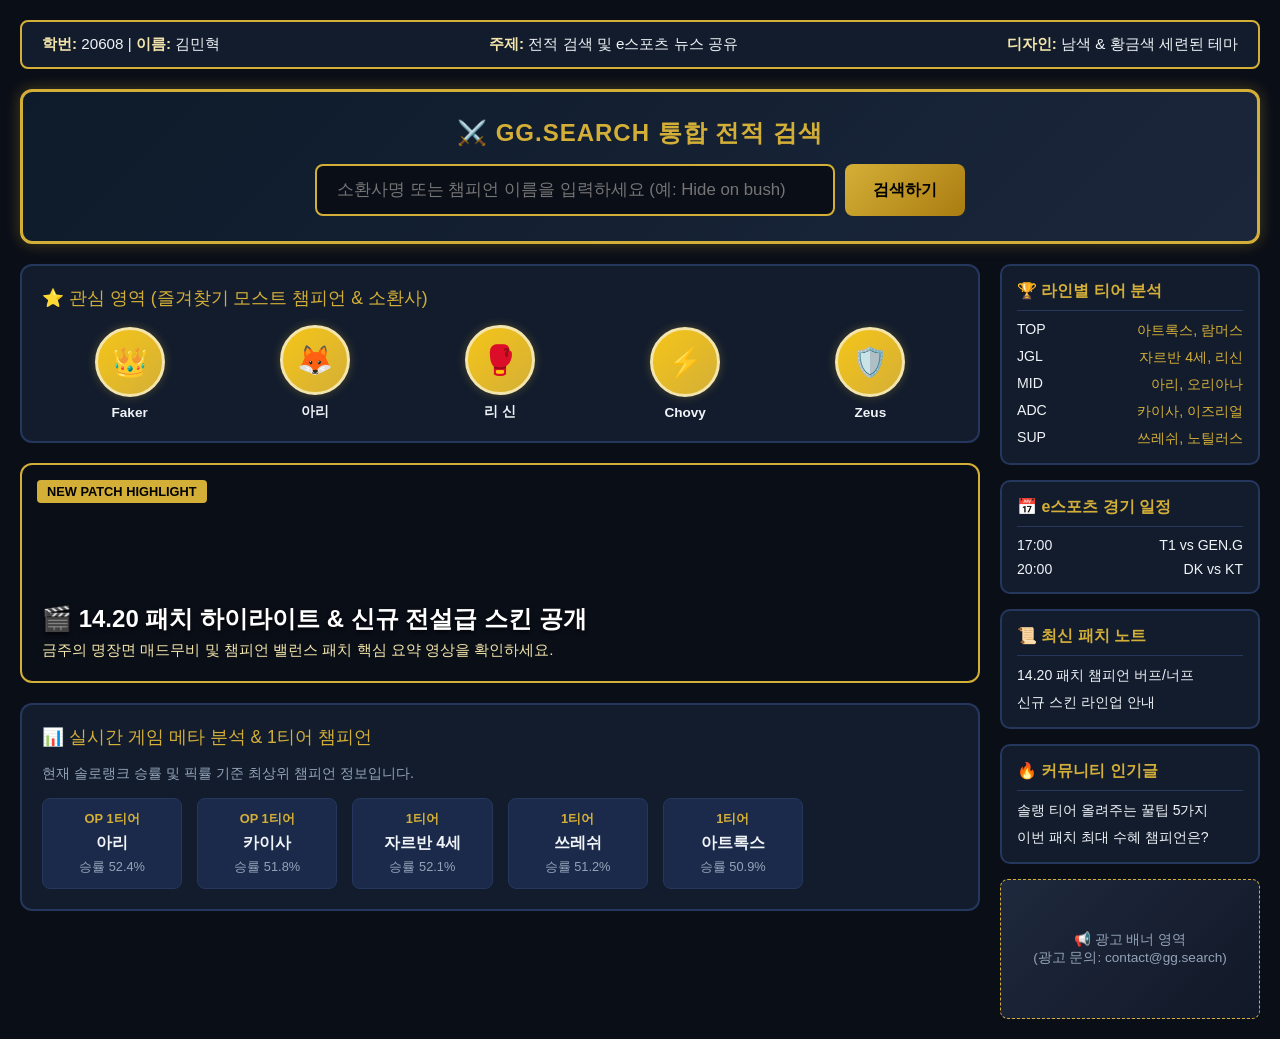
==== commit 5616f41b: "Update index.html" ====
--- a/index.html
+++ b/index.html
@@ -1,921 +1,474 @@
 <!DOCTYPE html>
-<html lang="ko" class="dark">
+<html lang="ko">
 <head>
-    <meta charset="UTF-8">
-    <meta name="viewport" content="width=device-width, initial-scale=1.0">
-    <title>GOLD.GG - 전적 검색 및 e스포츠 뉴스</title>
-    <script src="https://cdn.tailwindcss.com"></script>
-    <link rel="stylesheet" href="https://cdnjs.cloudflare.com/ajax/libs/font-awesome/6.4.0/css/all.min.css">
-    <link href="https://fonts.googleapis.com/css2?family=Noto+Sans+KR:wght@300;400;500;700;900&display=swap" rel="stylesheet">
-    
-    <script>
-        tailwind.config = {
-            darkMode: 'class',
-            theme: {
-                extend: {
-                    colors: {
-                        navy: {
-                            950: '#050B14',
-                            900: '#0A1128',
-                            850: '#0F1A36',
-                            800: '#142247',
-                            700: '#1E315E',
-                            600: '#2A437C',
-                        },
-                        gold: {
-                            300: '#FFE885',
-                            400: '#FCD34D',
-                            500: '#F59E0B',
-                            600: '#D97706',
-                            metallic: '#D4AF37',
-                            accent: '#FFD700',
-                            glow: 'rgba(255, 215, 0, 0.35)'
-                        }
-                    },
-                    fontFamily: {
-                        sans: ['Noto Sans KR', 'sans-serif'],
-                    }
-                }
-            }
-        }
-    </script>
-    
-    <style>
-        body {
-            background-color: #050B14;
-            color: #E2E8F0;
-            font-family: 'Noto Sans KR', sans-serif;
-            background-image: 
-                radial-gradient(circle at 50% 0%, rgba(20, 34, 71, 0.7) 0%, transparent 75%),
-                radial-gradient(circle at 80% 20%, rgba(212, 175, 55, 0.08) 0%, transparent 50%);
-            background-attachment: fixed;
-        }
-
-        /* Gold Metallic Gradient Text */
-        .gold-gradient-text {
-            background: linear-gradient(135deg, #FFF3B0 0%, #FFD700 45%, #D4AF37 80%, #996515 100%);
-            -webkit-background-clip: text;
-            -webkit-text-fill-color: transparent;
-        }
-
-        /* Gold Border and Glow effect for Header and Wireframe Spec */
-        .gold-box-frame {
-            border: 2px solid #D4AF37;
-            box-shadow: 0 0 20px rgba(212, 175, 55, 0.25), inset 0 0 15px rgba(212, 175, 55, 0.1);
-            background: linear-gradient(180deg, rgba(20, 34, 71, 0.85) 0%, rgba(10, 17, 40, 0.95) 100%);
-        }
-
-        .gold-button {
-            background: linear-gradient(135deg, #D4AF37 0%, #FFD700 50%, #B8860B 100%);
-            color: #050B14;
-            font-weight: 700;
-            transition: all 0.25s ease;
-            box-shadow: 0 4px 15px rgba(212, 175, 55, 0.3);
-        }
-        .gold-button:hover {
-            background: linear-gradient(135deg, #FFD700 0%, #FFF099 50%, #D4AF37 100%);
-            box-shadow: 0 0 25px rgba(255, 215, 0, 0.6);
-            transform: translateY(-2px);
-        }
-
-        .gold-circle-btn {
-            background: linear-gradient(145deg, #FFD700, #B8860B);
-            box-shadow: 0 4px 12px rgba(245, 158, 11, 0.4), 0 0 0 3px rgba(212, 175, 55, 0.3);
-            transition: all 0.3s cubic-bezier(0.34, 1.56, 0.64, 1);
-        }
-        .gold-circle-btn:hover {
-            transform: scale(1.12) translateY(-4px);
-            box-shadow: 0 8px 25px rgba(255, 215, 0, 0.7), 0 0 0 4px rgba(255, 215, 0, 0.5);
-        }
-
-        .navy-card {
-            background: rgba(15, 26, 54, 0.85);
-            backdrop-filter: blur(12px);
-            border: 1px solid rgba(212, 175, 55, 0.2);
-            border-radius: 0.75rem;
-        }
-
-        /* Win / Loss Match Backgrounds */
-        .win-match {
-            background: linear-gradient(90deg, rgba(30, 58, 138, 0.4) 0%, rgba(15, 26, 54, 0.8) 100%);
-            border-left: 5px solid #3B82F6;
-        }
-        .loss-match {
-            background: linear-gradient(90deg, rgba(153, 27, 27, 0.4) 0%, rgba(15, 26, 54, 0.8) 100%);
-            border-left: 5px solid #EF4444;
-        }
-
-        /* Custom Scrollbar */
-        ::-webkit-scrollbar {
-            width: 8px;
-            height: 8px;
-        }
-        ::-webkit-scrollbar-track {
-            background: #0A1128;
-        }
-        ::-webkit-scrollbar-thumb {
-            background: #2A437C;
-            border-radius: 4px;
-            border: 1px solid #D4AF37;
-        }
-        ::-webkit-scrollbar-thumb:hover {
-            background: #D4AF37;
-        }
-    </style>
+  <meta charset="UTF-8">
+  <meta name="viewport" content="width=device-width, initial-scale=1.0">
+  <title>GG.SEARCH - 전적 검색 및 e스포츠 뉴스</title>
+  <style>
+    :root {
+      --bg-dark: #0a0e17;
+      --card-navy: #121c2d;
+      --accent-navy: #1b2a4a;
+      --border-navy: #25375c;
+      --gold-main: #d4af37;
+      --gold-light: #f3e5ab;
+      --gold-glow: rgba(212, 175, 55, 0.3);
+      --text-main: #f0f4f8;
+      --text-muted: #94a3b8;
+      --win-color: #2563eb;
+      --loss-color: #dc2626;
+    }
+
+    * {
+      box-sizing: border-box;
+      margin: 0;
+      padding: 0;
+      font-family: 'Pretendard', -apple-system, BlinkMacSystemFont, 'Segoe UI', Roboto, sans-serif;
+    }
+
+    body {
+      background-color: var(--bg-dark);
+      color: var(--text-main);
+      display: flex;
+      flex-direction: column;
+      align-items: center;
+      min-height: 100vh;
+      padding: 20px;
+    }
+
+    /* 메인 레이아웃 컨테이너 */
+    .container {
+      width: 100%;
+      max-width: 1280px;
+      display: flex;
+      flex-direction: column;
+      gap: 20px;
+    }
+
+    /* 기획서 표 스타일 헤더 정보 */
+    .info-header {
+      background: var(--card-navy);
+      border: 2px solid var(--gold-main);
+      border-radius: 8px;
+      padding: 12px 20px;
+      display: flex;
+      justify-content: space-between;
+      align-items: center;
+      font-size: 0.95rem;
+    }
+    .info-header span {
+      color: var(--gold-light);
+      font-weight: bold;
+    }
+
+    /* 1. 헤더 영역 (통합 검색) */
+    .header-section {
+      background: linear-gradient(135deg, #0d1b2a 0%, #1b263b 100%);
+      border: 3px solid var(--gold-main);
+      border-radius: 12px;
+      padding: 25px;
+      text-align: center;
+      box-shadow: 0 0 15px var(--gold-glow);
+    }
+    .search-title {
+      color: var(--gold-main);
+      font-size: 1.5rem;
+      margin-bottom: 15px;
+      font-weight: 800;
+      letter-spacing: 1px;
+    }
+    .search-box {
+      display: flex;
+      justify-content: center;
+      max-width: 650px;
+      margin: 0 auto;
+      gap: 10px;
+    }
+    .search-input {
+      flex: 1;
+      padding: 14px 20px;
+      border-radius: 8px;
+      border: 2px solid var(--gold-main);
+      background-color: var(--bg-dark);
+      color: var(--text-main);
+      font-size: 1.05rem;
+      outline: none;
+    }
+    .search-input:focus {
+      box-shadow: 0 0 10px var(--gold-main);
+    }
+    .search-btn {
+      padding: 14px 28px;
+      background: linear-gradient(135deg, #d4af37 0%, #aa7c11 100%);
+      border: none;
+      border-radius: 8px;
+      color: #000;
+      font-weight: bold;
+      font-size: 1rem;
+      cursor: pointer;
+      transition: all 0.2s ease;
+    }
+    .search-btn:hover {
+      transform: translateY(-2px);
+      box-shadow: 0 4px 12px var(--gold-glow);
+    }
+
+    /* 메인 컨텐츠 영역 (본문 80% + 사이드 20%) */
+    .content-wrapper {
+      display: flex;
+      gap: 20px;
+    }
+
+    /* 3. 본문 영역 (너비 약 80%) */
+    .main-content {
+      flex: 4; /* 약 80% 차지 */
+      display: flex;
+      flex-direction: column;
+      gap: 20px;
+    }
+
+    /* 4. 관심 영역 (개인화 즐겨찾기 5개 아이콘) */
+    .favorite-section {
+      background-color: var(--card-navy);
+      border: 2px solid var(--border-navy);
+      border-radius: 12px;
+      padding: 20px;
+    }
+    .section-title {
+      font-size: 1.1rem;
+      color: var(--gold-main);
+      margin-bottom: 15px;
+      display: flex;
+      align-items: center;
+      gap: 8px;
+    }
+    .favorite-icons {
+      display: flex;
+      justify-content: space-around;
+      align-items: center;
+      flex-wrap: wrap;
+      gap: 10px;
+    }
+    .fav-item {
+      display: flex;
+      flex-direction: column;
+      align-items: center;
+      gap: 8px;
+      cursor: pointer;
+      transition: transform 0.2s;
+    }
+    .fav-item:hover {
+      transform: scale(1.1);
+    }
+    .fav-circle {
+      width: 70px;
+      height: 70px;
+      border-radius: 50%;
+      background: linear-gradient(135deg, #f5c518 0%, #d4af37 100%);
+      border: 3px solid var(--gold-light);
+      box-shadow: 0 0 10px var(--gold-glow);
+      display: flex;
+      justify-content: center;
+      align-items: center;
+      font-size: 1.8rem;
+      color: #000;
+      font-weight: bold;
+    }
+    .fav-name {
+      font-size: 0.85rem;
+      color: var(--text-main);
+      font-weight: 600;
+    }
+
+    /* 5. 중앙 하이라이트 배너 (영상/스킨/매드무비) */
+    .highlight-banner {
+      background: linear-gradient(rgba(10, 14, 23, 0.4), rgba(10, 14, 23, 0.8)), url('https://picsum.photos/800/300?games') center/cover;
+      border: 2px solid var(--gold-main);
+      border-radius: 12px;
+      height: 220px;
+      display: flex;
+      flex-direction: column;
+      justify-content: flex-end;
+      padding: 20px;
+      position: relative;
+      overflow: hidden;
+    }
+    .banner-badge {
+      position: absolute;
+      top: 15px;
+      left: 15px;
+      background-color: var(--gold-main);
+      color: #000;
+      font-weight: bold;
+      font-size: 0.8rem;
+      padding: 4px 10px;
+      border-radius: 4px;
+    }
+    .banner-title {
+      font-size: 1.5rem;
+      color: #fff;
+      font-weight: bold;
+      text-shadow: 0 2px 4px rgba(0,0,0,0.8);
+    }
+    .banner-desc {
+      color: var(--gold-light);
+      font-size: 0.95rem;
+      margin-top: 5px;
+    }
+
+    /* 메인 피드 (1티어 챔피언 & 게임 메타 분석) */
+    .meta-feed {
+      background-color: var(--card-navy);
+      border: 2px solid var(--border-navy);
+      border-radius: 12px;
+      padding: 20px;
+    }
+    .champion-grid {
+      display: grid;
+      grid-template-columns: repeat(auto-fill, minmax(130px, 1fr));
+      gap: 15px;
+      margin-top: 15px;
+    }
+    .champ-card {
+      background-color: var(--accent-navy);
+      border: 1px solid var(--border-navy);
+      border-radius: 8px;
+      padding: 12px;
+      text-align: center;
+    }
+    .champ-badge {
+      color: var(--gold-main);
+      font-weight: bold;
+      font-size: 0.8rem;
+    }
+    .champ-name {
+      font-size: 1rem;
+      font-weight: bold;
+      margin: 5px 0;
+    }
+    .champ-stat {
+      font-size: 0.8rem;
+      color: var(--text-muted);
+    }
+
+    /* 2. 사이드 메뉴 (너비 약 20%) */
+    .side-menu {
+      flex: 1; /* 약 20% 차지 */
+      min-width: 260px;
+      display: flex;
+      flex-direction: column;
+      gap: 15px;
+    }
+    .side-card {
+      background-color: var(--card-navy);
+      border: 2px solid var(--border-navy);
+      border-radius: 10px;
+      padding: 15px;
+    }
+    .side-title {
+      font-size: 1rem;
+      color: var(--gold-main);
+      font-weight: bold;
+      margin-bottom: 10px;
+      border-bottom: 1px solid var(--border-navy);
+      padding-bottom: 8px;
+    }
+    .side-list {
+      list-style: none;
+      display: flex;
+      flex-direction: column;
+      gap: 8px;
+      font-size: 0.88rem;
+    }
+    .side-list li {
+      display: flex;
+      justify-content: space-between;
+      color: var(--text-main);
+      cursor: pointer;
+    }
+    .side-list li:hover {
+      color: var(--gold-light);
+    }
+    .ad-banner {
+      background: linear-gradient(135deg, #1f293d, #111827);
+      border: 1px dashed var(--gold-main);
+      height: 140px;
+      border-radius: 8px;
+      display: flex;
+      justify-content: center;
+      align-items: center;
+      color: var(--text-muted);
+      font-size: 0.85rem;
+      text-align: center;
+    }
+
+    /* 반응형 레이아웃 */
+    @media (max-width: 900px) {
+      .content-wrapper {
+        flex-direction: column;
+      }
+      .side-menu {
+        width: 100%;
+      }
+    }
+  </style>
 </head>
-<body class="min-h-screen text-slate-100 flex flex-col justify-between pb-10">
-
-    <!-- Toast Container for Notifications -->
-    <div id="toast-container" class="fixed top-5 right-5 z-50 flex flex-col gap-2 pointer-events-none"></div>
-
-    <header class="w-full bg-navy-950/90 border-b border-gold-metallic/30 py-2 px-4 text-xs sm:text-sm text-slate-400">
-        <div class="max-w-7xl mx-auto flex flex-wrap justify-between items-center gap-2">
-            <div class="flex items-center gap-4">
-                <span class="bg-navy-800 text-gold-400 px-2.5 py-0.5 rounded border border-gold-metallic/40 font-bold">학번: 20608</span>
-                <span class="text-slate-200 font-semibold">기획자: <strong class="gold-gradient-text text-base">김민혁</strong></span>
-                <span class="hidden md:inline-block text-slate-400">| 전적 검색 및 e스포츠 뉴스 공유 플랫폼</span>
-            </div>
-            <div class="flex items-center gap-3 text-xs">
-                <span class="text-gold-400"><i class="fa-solid fa-paint-brush mr-1"></i>남색(#0A1128) & 황금색(#FFD700) 테마</span>
-                <span class="bg-navy-800/80 text-slate-300 px-2 py-0.5 rounded"><i class="fa-solid fa-users mr-1"></i>타깃: 10~30 랭크 유저</span>
-            </div>
+<body>
+
+  <div class="container">
+    <!-- 기획서 상단 정보 바 -->
+    <div class="info-header">
+      <div><span>학번:</span> 20608 | <span>이름:</span> 김민혁</div>
+      <div><span>주제:</span> 전적 검색 및 e스포츠 뉴스 공유</div>
+      <div><span>디자인:</span> 남색 & 황금색 세련된 테마</div>
+    </div>
+
+    <!-- 1. 헤더 영역 (통합 전적 사이트 검색) -->
+    <header class="header-section">
+      <div class="search-title">⚔️ GG.SEARCH 통합 전적 검색</div>
+      <div class="search-box">
+        <input type="text" class="search-input" id="searchInput" placeholder="소환사명 또는 챔피언 이름을 입력하세요 (예: Hide on bush)">
+        <button class="search-btn" onclick="handleSearch()">검색하기</button>
+      </div>
+    </header>
+
+    <!-- 본문 컨텐츠 레이아웃 (본문 80% + 사이드 20%) -->
+    <div class="content-wrapper">
+      
+      <!-- 3. 본문 영역 (화면 너비 약 80%) -->
+      <main class="main-content">
+        
+        <!-- 4. 관심 영역 (모스트 챔피언 5종 / 프로게이머 개인화 영역) -->
+        <section class="favorite-section">
+          <div class="section-title">⭐ 관심 영역 (즐겨찾기 모스트 챔피언 & 소환사)</div>
+          <div class="favorite-icons">
+            <div class="fav-item" onclick="alert('페이커(Faker) 전적 페이지로 이동합니다.')">
+              <div class="fav-circle">👑</div>
+              <div class="fav-name">Faker</div>
+            </div>
+            <div class="fav-item" onclick="alert('아리 챔피언 분석 페이지로 이동합니다.')">
+              <div class="fav-circle">🦊</div>
+              <div class="fav-name">아리</div>
+            </div>
+            <div class="fav-item" onclick="alert('리신 챔피언 분석 페이지로 이동합니다.')">
+              <div class="fav-circle">🥊</div>
+              <div class="fav-name">리 신</div>
+            </div>
+            <div class="fav-item" onclick="alert('Chovy 전적 페이지로 이동합니다.')">
+              <div class="fav-circle">⚡</div>
+              <div class="fav-name">Chovy</div>
+            </div>
+            <div class="fav-item" onclick="alert('제우스 전적 페이지로 이동합니다.')">
+              <div class="fav-circle">🛡️</div>
+              <div class="fav-name">Zeus</div>
+            </div>
+          </div>
+        </section>
+
+        <!-- 5. 신규 패치 하이라이트 영상 / 스킨 / 매드무비 중앙 배치 -->
+        <section class="highlight-banner">
+          <span class="banner-badge">NEW PATCH HIGHLIGHT</span>
+          <div class="banner-title">🎬 14.20 패치 하이라이트 & 신규 전설급 스킨 공개</div>
+          <div class="banner-desc">금주의 명장면 매드무비 및 챔피언 밸런스 패치 핵심 요약 영상을 확인하세요.</div>
+        </section>
+
+        <!-- 본문 메인 피드 (1티어 챔피언 및 실시간 메타 분석) -->
+        <section class="meta-feed">
+          <div class="section-title">📊 실시간 게임 메타 분석 & 1티어 챔피언</div>
+          <p style="color: var(--text-muted); font-size: 0.9rem;">현재 솔로랭크 승률 및 픽률 기준 최상위 챔피언 정보입니다.</p>
+          
+          <div class="champion-grid">
+            <div class="champ-card">
+              <div class="champ-badge">OP 1티어</div>
+              <div class="champ-name">아리</div>
+              <div class="champ-stat">승률 52.4%</div>
+            </div>
+            <div class="champ-card">
+              <div class="champ-badge">OP 1티어</div>
+              <div class="champ-name">카이사</div>
+              <div class="champ-stat">승률 51.8%</div>
+            </div>
+            <div class="champ-card">
+              <div class="champ-badge">1티어</div>
+              <div class="champ-name">자르반 4세</div>
+              <div class="champ-stat">승률 52.1%</div>
+            </div>
+            <div class="champ-card">
+              <div class="champ-badge">1티어</div>
+              <div class="champ-name">쓰레쉬</div>
+              <div class="champ-stat">승률 51.2%</div>
+            </div>
+            <div class="champ-card">
+              <div class="champ-badge">1티어</div>
+              <div class="champ-name">아트록스</div>
+              <div class="champ-stat">승률 50.9%</div>
+            </div>
+          </div>
+        </section>
+
+      </main>
+
+      <!-- 2. 사이드 메뉴 (너비 약 20%) -->
+      <aside class="side-menu">
+        
+        <!-- 챔피언 티어 분석 -->
+        <div class="side-card">
+          <div class="side-title">🏆 라인별 티어 분석</div>
+          <ul class="side-list">
+            <li><span>TOP</span><span style="color:var(--gold-main)">아트록스, 람머스</span></li>
+            <li><span>JGL</span><span style="color:var(--gold-main)">자르반 4세, 리신</span></li>
+            <li><span>MID</span><span style="color:var(--gold-main)">아리, 오리아나</span></li>
+            <li><span>ADC</span><span style="color:var(--gold-main)">카이사, 이즈리얼</span></li>
+            <li><span>SUP</span><span style="color:var(--gold-main)">쓰레쉬, 노틸러스</span></li>
+          </ul>
         </div>
-    </header>
-
-    <div class="max-w-7xl mx-auto px-3 sm:px-6 w-full pt-6 flex-grow">
-
-        <!-- 기획서 와이어프레임 1: 헤더 영역 (황금색 테두리 박스) -->
-        <section class="gold-box-frame rounded-2xl p-4 sm:p-6 mb-8 relative overflow-hidden">
-            <div class="absolute -right-10 -bottom-10 w-48 h-48 bg-gold-500/10 rounded-full blur-3xl pointer-events-none"></div>
-            
-            <div class="flex flex-col lg:flex-row items-center justify-between gap-6 relative z-10">
-                <!-- Site Logo -->
-                <div class="flex items-center gap-3 cursor-pointer" onclick="resetToHome()">
-                    <div class="w-12 h-12 rounded-xl bg-gradient-to-br from-gold-accent via-gold-metallic to-amber-700 flex items-center justify-center text-navy-950 text-2xl font-black shadow-lg shadow-gold-500/30">
-                        G
-                    </div>
-                    <div>
-                        <h1 class="text-2xl sm:text-3xl font-black tracking-wider gold-gradient-text flex items-center gap-2">
-                            GOLD.GG <span class="text-xs px-2 py-0.5 rounded bg-gold-500/20 text-gold-400 border border-gold-500/40 uppercase tracking-normal">eSports</span>
-                        </h1>
-                        <p class="text-xs text-slate-400">대한민국 No.1 랭크전적 및 e스포츠 종합 포털</p>
-                    </div>
-                </div>
-
-                <!-- Integrated Search Bar (통합 전적 검색) -->
-                <div class="w-full lg:max-w-2xl">
-                    <form onsubmit="handleSearch(event)" class="relative flex items-center">
-                        <div class="relative w-full">
-                            <input type="text" id="summoner-search-input" 
-                                class="w-full bg-navy-950/90 border-2 border-gold-metallic/60 rounded-xl py-3.5 pl-12 pr-28 text-white placeholder-slate-400 focus:outline-none focus:border-gold-accent focus:ring-2 focus:ring-gold-accent/40 text-sm sm:text-base transition-all shadow-inner"
-                                placeholder="소환사명, 프로게이머 또는 챔피언 검색 (예: Hide on bush, Chovy)..."
-                                autocomplete="off">
-                            <i class="fa-solid fa-magnifying-glass absolute left-4 top-1/2 -translate-y-1/2 text-gold-400 text-lg"></i>
-                        </div>
-                        <button type="submit" class="gold-button absolute right-1.5 top-1.5 bottom-1.5 px-5 rounded-lg text-sm font-extrabold flex items-center gap-2">
-                            <span>검색</span>
-                            <i class="fa-solid fa-arrow-right"></i>
-                        </button>
-                    </form>
-                    <!-- Quick Search Tag Suggestions -->
-                    <div class="flex items-center gap-2 mt-2 text-xs text-slate-400 overflow-x-auto pb-1">
-                        <span class="text-gold-400 font-semibold flex-shrink-0"><i class="fa-solid fa-fire mr-1"></i>실시간 인기:</span>
-                        <button onclick="quickSearch('Hide on bush')" class="hover:text-gold-accent underline flex-shrink-0">Hide on bush</button>
-                        <span>•</span>
-                        <button onclick="quickSearch('Chovy')" class="hover:text-gold-accent underline flex-shrink-0">Chovy</button>
-                        <span>•</span>
-                        <button onclick="quickSearch('Zeus')" class="hover:text-gold-accent underline flex-shrink-0">Zeus</button>
-                        <span>•</span>
-                        <button onclick="quickSearch('Keria')" class="hover:text-gold-accent underline flex-shrink-0">Keria</button>
-                        <span>•</span>
-                        <button onclick="quickSearch('Viper')" class="hover:text-gold-accent underline flex-shrink-0">Viper</button>
-                    </div>
-                </div>
-            </div>
-        </section>
-
-        <!-- 메인 기획서 구조 Layout (관심영역 + 본문컨텐츠 VS 사이드메뉴) -->
-        <div class="grid grid-cols-1 lg:grid-cols-12 gap-8">
-            
-            <!-- LEFT COLUMN: 관심 영역 + 본문 영역 (lg:col-span-8) -->
-            <main class="lg:col-span-8 flex flex-col gap-8">
-                
-                <!-- 기획서 와이어프레임 2: 관심 영역 (원형 아이콘 5개) -->
-                <section class="navy-card p-5 relative overflow-hidden">
-                    <div class="flex items-center justify-between mb-4 border-b border-navy-700/60 pb-3">
-                        <div class="flex items-center gap-2">
-                            <div class="w-3 h-3 rounded-full bg-gold-400 animate-pulse"></div>
-                            <h2 class="text-base sm:text-lg font-bold text-white tracking-wide">
-                                관심 영역 <span class="text-xs font-normal text-gold-400 ml-1">(Quick Navigation / 즐겨찾기)</span>
-                            </h2>
-                        </div>
-                        <span class="text-xs text-slate-400">클릭 시 자동 전적 검색 & 바로가기</span>
-                    </div>
-
-                    <!-- 5 Circular Icons matched with wireframe design -->
-                    <div class="grid grid-cols-5 gap-2 sm:gap-4 text-center py-2">
-                        <!-- Circle 1: Hide on bush (Faker) -->
-                        <button onclick="quickSearch('Hide on bush')" class="group flex flex-col items-center focus:outline-none">
-                            <div class="gold-circle-btn w-12 h-12 sm:w-16 sm:h-16 rounded-full flex items-center justify-center mb-2 cursor-pointer text-navy-950 font-black text-xl sm:text-2xl group-hover:rotate-12 transition-transform">
-                                👑
-                            </div>
-                            <span class="text-xs sm:text-sm font-bold text-slate-200 group-hover:text-gold-accent transition-colors">페이커</span>
-                            <span class="text-[10px] text-slate-400 hidden sm:block">Mid / T1</span>
-                        </button>
-
-                        <!-- Circle 2: Chovy -->
-                        <button onclick="quickSearch('Chovy')" class="group flex flex-col items-center focus:outline-none">
-                            <div class="gold-circle-btn w-12 h-12 sm:w-16 sm:h-16 rounded-full flex items-center justify-center mb-2 cursor-pointer text-navy-950 font-black text-xl sm:text-2xl group-hover:rotate-12 transition-transform">
-                                ⚡
-                            </div>
-                            <span class="text-xs sm:text-sm font-bold text-slate-200 group-hover:text-gold-accent transition-colors">쵸비</span>
-                            <span class="text-[10px] text-slate-400 hidden sm:block">Mid / GEN</span>
-                        </button>
-
-                        <!-- Circle 3: Zeus -->
-                        <button onclick="quickSearch('Zeus')" class="group flex flex-col items-center focus:outline-none">
-                            <div class="gold-circle-btn w-12 h-12 sm:w-16 sm:h-16 rounded-full flex items-center justify-center mb-2 cursor-pointer text-navy-950 font-black text-xl sm:text-2xl group-hover:rotate-12 transition-transform">
-                                🛡️
-                            </div>
-                            <span class="text-xs sm:text-sm font-bold text-slate-200 group-hover:text-gold-accent transition-colors">제우스</span>
-                            <span class="text-[10px] text-slate-400 hidden sm:block">Top / HLE</span>
-                        </button>
-
-                        <!-- Circle 4: Champion Tier -->
-                        <button onclick="filterMainContent('tier')" class="group flex flex-col items-center focus:outline-none">
-                            <div class="gold-circle-btn w-12 h-12 sm:w-16 sm:h-16 rounded-full flex items-center justify-center mb-2 cursor-pointer text-navy-950 font-black text-xl sm:text-2xl group-hover:rotate-12 transition-transform">
-                                🔥
-                            </div>
-                            <span class="text-xs sm:text-sm font-bold text-slate-200 group-hover:text-gold-accent transition-colors">1티어 분석</span>
-                            <span class="text-[10px] text-slate-400 hidden sm:block">OP 챔피언</span>
-                        </button>
-
-                        <!-- Circle 5: Top Rankings -->
-                        <button onclick="filterMainContent('ranking')" class="group flex flex-col items-center focus:outline-none">
-                            <div class="gold-circle-btn w-12 h-12 sm:w-16 sm:h-16 rounded-full flex items-center justify-center mb-2 cursor-pointer text-navy-950 font-black text-xl sm:text-2xl group-hover:rotate-12 transition-transform">
-                                📊
-                            </div>
-                            <span class="text-xs sm:text-sm font-bold text-slate-200 group-hover:text-gold-accent transition-colors">랭킹 TOP</span>
-                            <span class="text-[10px] text-slate-400 hidden sm:block">솔로랭크</span>
-                        </button>
-                    </div>
-                </section>
-
-                <!-- 기획서 와이어프레임 3: 본문 영역 (전적 검색 결과 & e스포츠 컨텐츠) -->
-                <section class="flex flex-col gap-6">
-
-                    <!-- Summoner Profile Header Card (검색 결과 프로필) -->
-                    <div id="summoner-profile-card" class="navy-card p-6 border-gold-metallic/50 relative overflow-hidden">
-                        <!-- Profile Header Layout -->
-                        <div class="flex flex-col sm:flex-row items-center sm:items-start gap-6">
-                            <!-- Icon & Level -->
-                            <div class="relative">
-                                <div class="w-24 h-24 sm:w-28 sm:h-28 rounded-2xl overflow-hidden border-2 border-gold-metallic p-1 bg-navy-900 shadow-xl">
-                                    <img id="profile-icon" src="https://placehold.co/120x120/0F1A36/FFD700?text=Faker" alt="소환사 아이콘" class="w-full h-full object-cover rounded-xl">
-                                </div>
-                                <span id="profile-level" class="absolute -bottom-2 left-1/2 -translate-x-1/2 bg-gold-metallic text-navy-950 font-black text-xs px-2.5 py-0.5 rounded-full border border-yellow-200">
-                                    Lv. 842
-                                </span>
-                            </div>
-
-                            <!-- Summoner Info & Tier Details -->
-                            <div class="flex-grow text-center sm:text-left">
-                                <div class="flex flex-col sm:flex-row sm:items-center justify-between gap-2 mb-2">
-                                    <div>
-                                        <h2 id="summoner-name" class="text-2xl sm:text-3xl font-black text-white tracking-tight">
-                                            Hide on bush
-                                        </h2>
-                                        <p id="summoner-tag" class="text-xs text-gold-400 font-semibold mt-0.5">#KR1 • T1 Esports Midlaner</p>
-                                    </div>
-                                    <div class="flex items-center justify-center sm:justify-end gap-2">
-                                        <button onclick="favoriteSummoner()" class="px-3 py-1.5 rounded-lg bg-navy-800 hover:bg-gold-500/20 text-gold-400 border border-gold-metallic/40 text-xs font-bold transition-all">
-                                            <i class="fa-solid fa-star mr-1"></i>관심 등록
-                                        </button>
-                                        <button onclick="shareProfile()" class="px-3 py-1.5 rounded-lg bg-navy-800 hover:bg-navy-700 text-slate-300 text-xs font-bold transition-all">
-                                            <i class="fa-solid fa-share-nodes mr-1"></i>공유
-                                        </button>
-                                    </div>
-                                </div>
-
-                                <!-- Tier Badge + Detailed Stats Grid -->
-                                <div class="grid grid-cols-1 sm:grid-cols-3 gap-3 mt-4 bg-navy-900/90 p-3.5 rounded-xl border border-navy-700/80">
-                                    <!-- Tier Badge -->
-                                    <div class="flex items-center gap-3 border-b sm:border-b-0 sm:border-r border-navy-700 pb-2 sm:pb-0">
-                                        <div class="w-12 h-12 rounded-full bg-amber-500/10 border border-gold-metallic/40 flex items-center justify-center text-gold-accent text-2xl font-black">
-                                            🏆
-                                        </div>
-                                        <div>
-                                            <p class="text-[10px] text-slate-400 uppercase tracking-wider">솔로랭크</p>
-                                            <p id="tier-name" class="text-sm font-extrabold gold-gradient-text">Challenger 1,542 LP</p>
-                                            <p id="tier-winloss" class="text-xs text-slate-400">320승 210패 (60.4%)</p>
-                                        </div>
-                                    </div>
-
-                                    <!-- KDA Stats -->
-                                    <div class="flex flex-col justify-center border-b sm:border-b-0 sm:border-r border-navy-700 pb-2 sm:pb-0">
-                                        <p class="text-[10px] text-slate-400 uppercase tracking-wider">최근 20경기 평균</p>
-                                        <p id="kda-ratio" class="text-sm font-black text-emerald-400">3.85:1 KDA</p>
-                                        <p id="kda-detail" class="text-xs text-slate-300">8.2 / 3.1 / 8.7 (킬관여 68%)</p>
-                                    </div>
-
-                                    <!-- Most Champions -->
-                                    <div class="flex flex-col justify-center">
-                                        <p class="text-[10px] text-slate-400 uppercase tracking-wider mb-1">모스트 챔피언</p>
-                                        <div id="most-champs" class="flex items-center gap-1.5">
-                                            <span class="px-2 py-0.5 rounded bg-navy-800 text-xs font-bold text-gold-400 border border-gold-metallic/30">아지르 68%</span>
-                                            <span class="px-2 py-0.5 rounded bg-navy-800 text-xs font-bold text-slate-300">오리아나 62%</span>
-                                            <span class="px-2 py-0.5 rounded bg-navy-800 text-xs font-bold text-slate-300">아리 58%</span>
-                                        </div>
-                                    </div>
-                                </div>
-                            </div>
-                        </div>
-                    </div>
-
-                    <!-- Filter Tabs for Main Content -->
-                    <div class="flex items-center justify-between border-b border-navy-700 pb-2 overflow-x-auto">
-                        <div class="flex items-center gap-2 min-w-max">
-                            <button onclick="filterMatches('all')" id="tab-match-all" class="px-4 py-2 rounded-lg text-xs sm:text-sm font-extrabold bg-gold-metallic text-navy-950 transition-all">
-                                전체 경기
-                            </button>
-                            <button onclick="filterMatches('solo')" id="tab-match-solo" class="px-4 py-2 rounded-lg text-xs sm:text-sm font-bold bg-navy-800 text-slate-300 hover:text-gold-accent transition-all">
-                                솔로랭크
-                            </button>
-                            <button onclick="filterMatches('flex')" id="tab-match-flex" class="px-4 py-2 rounded-lg text-xs sm:text-sm font-bold bg-navy-800 text-slate-300 hover:text-gold-accent transition-all">
-                                자유랭크
-                            </button>
-                            <button onclick="showEsportsNews()" id="tab-esports-news" class="px-4 py-2 rounded-lg text-xs sm:text-sm font-bold bg-navy-800 text-slate-300 hover:text-gold-accent transition-all">
-                                e스포츠 뉴스
-                            </button>
-                        </div>
-                        <span class="text-xs text-slate-400 hidden sm:block">실시간 매치 동기화 됨</span>
-                    </div>
-
-                    <!-- Match History Container (최근 경기 기록 리스트) -->
-                    <div id="match-list-container" class="space-y-3">
-                        <!-- Match items will be dynamically injected by JS -->
-                    </div>
-
-                    <!-- eSports News Section Container (Hidden by default, shown via tabs) -->
-                    <div id="esports-news-container" class="hidden space-y-4">
-                        <div class="navy-card p-5">
-                            <div class="flex justify-between items-center mb-4">
-                                <h3 class="text-lg font-bold text-white gold-gradient-text">🔥 e스포츠 최신 뉴스 & 경기 정보</h3>
-                                <span class="text-xs text-gold-400">LCK 2026 Spring Season</span>
-                            </div>
-
-                            <div class="grid grid-cols-1 md:grid-cols-2 gap-4">
-                                <article class="bg-navy-900 rounded-xl p-4 border border-navy-700 hover:border-gold-metallic/50 transition-all cursor-pointer">
-                                    <div class="h-36 rounded-lg bg-slate-800 mb-3 overflow-hidden relative">
-                                        <img src="https://placehold.co/600x300/0A1128/FFD700?text=LCK+Playoffs+2026" alt="LCK 뉴스" class="w-full h-full object-cover">
-                                        <span class="absolute top-2 left-2 bg-red-600 text-white text-[10px] font-black px-2 py-0.5 rounded">HOT</span>
-                                    </div>
-                                    <span class="text-xs text-gold-400 font-semibold">[LCK 스페셜]</span>
-                                    <h4 class="font-bold text-slate-100 text-sm mt-1 hover:text-gold-accent">T1 vs GEN.G 2026 결승 직행전 패치 분석 및 프리뷰</h4>
-                                    <p class="text-xs text-slate-400 mt-1 line-clamp-2">미드 라이너 페이커와 쵸비의 시그니처 챔피언 밴픽 전략 집중 탐구...</p>
-                                    <div class="mt-3 text-[11px] text-slate-500 flex justify-between">
-                                        <span>e스포츠 기자 김민혁</span>
-                                        <span>10분 전</span>
-                                    </div>
-                                </article>
-
-                                <article class="bg-navy-900 rounded-xl p-4 border border-navy-700 hover:border-gold-metallic/50 transition-all cursor-pointer">
-                                    <div class="h-36 rounded-lg bg-slate-800 mb-3 overflow-hidden relative">
-                                        <img src="https://placehold.co/600x300/101C3D/FFD700?text=Patch+Note+16.5" alt="패치 뉴스" class="w-full h-full object-cover">
-                                        <span class="absolute top-2 left-2 bg-blue-600 text-white text-[10px] font-black px-2 py-0.5 rounded">분석</span>
-                                    </div>
-                                    <span class="text-xs text-gold-400 font-semibold">[밸런스 패치]</span>
-                                    <h4 class="font-bold text-slate-100 text-sm mt-1 hover:text-gold-accent">16.5 패치 노이즈 총정리: AP 암살자 메타의 도래</h4>
-                                    <p class="text-xs text-slate-400 mt-1 line-clamp-2">아칼리, 르블랑 주문력 계수 버프와 신규 정글 아이템 추가로 변화하는 천상계 티어...</p>
-                                    <div class="mt-3 text-[11px] text-slate-500 flex justify-between">
-                                        <span>분석팀</span>
-                                        <span>1시간 전</span>
-                                    </div>
-                                </article>
-                            </div>
-                        </div>
-                    </div>
-
-                </section>
-            </main>
-
-            <!-- RIGHT COLUMN: 사이드 메뉴 (lg:col-span-4) -->
-            <aside class="lg:col-span-4 flex flex-col gap-6">
-
-                <!-- 1. Top Mini Status / User Rank Card -->
-                <div class="navy-card p-4 border-gold-metallic/40">
-                    <div class="flex items-center justify-between text-xs text-slate-400 mb-2">
-                        <span>실시간 대전 서버 상태</span>
-                        <span class="text-emerald-400 flex items-center gap-1"><i class="fa-solid fa-circle text-[8px]"></i> 원활 (12ms)</span>
-                    </div>
-                    <div class="bg-navy-900 p-3 rounded-lg border border-navy-700 flex items-center justify-between">
-                        <div>
-                            <p class="text-xs text-slate-400">내 티어 예측기</p>
-                            <p class="text-sm font-bold text-gold-accent">Diamond I • 78 LP</p>
-                        </div>
-                        <button onclick="showToast('내 전적과 연동되었습니다.')" class="px-2.5 py-1 text-xs font-bold bg-gold-metallic text-navy-950 rounded hover:bg-gold-accent">
-                            내 전적 연동
-                        </button>
-                    </div>
-                </div>
-
-                <!-- 2. Champion Tier Analysis (챔피언 티어 분석) -->
-                <div class="navy-card p-5">
-                    <div class="flex items-center justify-between mb-3 border-b border-navy-700 pb-2">
-                        <h3 class="font-bold text-white text-sm flex items-center gap-2">
-                            <i class="fa-solid fa-crown text-gold-400"></i> 라인별 1티어 챔피언
-                        </h3>
-                        <span class="text-[10px] text-slate-400">v16.5 패치 기준</span>
-                    </div>
-
-                    <!-- Lane Selector Tabs -->
-                    <div class="grid grid-cols-5 gap-1 mb-3 bg-navy-900 p-1 rounded-lg text-center text-xs">
-                        <button onclick="setLaneTier('TOP')" id="lane-TOP" class="py-1 rounded font-bold bg-gold-metallic text-navy-950">TOP</button>
-                        <button onclick="setLaneTier('JGL')" id="lane-JGL" class="py-1 rounded font-bold text-slate-400 hover:text-white">JGL</button>
-                        <button onclick="setLaneTier('MID')" id="lane-MID" class="py-1 rounded font-bold text-slate-400 hover:text-white">MID</button>
-                        <button onclick="setLaneTier('ADC')" id="lane-ADC" class="py-1 rounded font-bold text-slate-400 hover:text-white">ADC</button>
-                        <button onclick="setLaneTier('SUP')" id="lane-SUP" class="py-1 rounded font-bold text-slate-400 hover:text-white">SUP</button>
-                    </div>
-
-                    <!-- Tier List Container -->
-                    <div id="lane-tier-list" class="space-y-2">
-                        <!-- Injected via JS -->
-                    </div>
-                </div>
-
-                <!-- 3. eSports Match Schedule (e스포츠 경기 일정) -->
-                <div class="navy-card p-5">
-                    <div class="flex items-center justify-between mb-3 border-b border-navy-700 pb-2">
-                        <h3 class="font-bold text-white text-sm flex items-center gap-2">
-                            <i class="fa-solid fa-calendar-days text-gold-400"></i> e스포츠 경기 일정
-                        </h3>
-                        <span class="text-[10px] bg-red-600/80 text-white font-bold px-1.5 py-0.5 rounded animate-pulse">LIVE</span>
-                    </div>
-
-                    <div class="space-y-3">
-                        <!-- Match 1 -->
-                        <div class="bg-navy-900 p-3 rounded-xl border border-navy-700">
-                            <div class="flex justify-between text-[11px] text-slate-400 mb-1.5">
-                                <span>LCK Spring 2026 • Match 42</span>
-                                <span class="text-red-400 font-bold">2세트 진행중</span>
-                            </div>
-                            <div class="flex items-center justify-between text-sm font-extrabold">
-                                <div class="flex items-center gap-2">
-                                    <span class="w-6 h-6 rounded bg-red-900/60 text-white flex items-center justify-center text-xs">T1</span>
-                                    <span>T1</span>
-                                </div>
-                                <span class="text-gold-accent font-black text-base">1 : 0</span>
-                                <div class="flex items-center gap-2">
-                                    <span>GEN</span>
-                                    <span class="w-6 h-6 rounded bg-yellow-900/60 text-white flex items-center justify-center text-xs">GEN</span>
-                                </div>
-                            </div>
-                        </div>
-
-                        <!-- Match 2 -->
-                        <div class="bg-navy-900 p-3 rounded-xl border border-navy-700">
-                            <div class="flex justify-between text-[11px] text-slate-400 mb-1.5">
-                                <span>LCK Spring 2026 • Match 43</span>
-                                <span class="text-gold-400">오늘 19:00</span>
-                            </div>
-                            <div class="flex items-center justify-between text-sm font-extrabold">
-                                <div class="flex items-center gap-2">
-                                    <span class="w-6 h-6 rounded bg-orange-900/60 text-white flex items-center justify-center text-xs">HLE</span>
-                                    <span>HLE</span>
-                                </div>
-                                <span class="text-slate-500 font-black text-xs">VS</span>
-                                <div class="flex items-center gap-2">
-                                    <span>DK</span>
-                                    <span class="w-6 h-6 rounded bg-blue-900/60 text-white flex items-center justify-center text-xs">DK</span>
-                                </div>
-                            </div>
-                        </div>
-                    </div>
-                </div>
-
-                <!-- 4. Community Popular Posts (커뮤니티 인기글) -->
-                <div class="navy-card p-5">
-                    <div class="flex items-center justify-between mb-3 border-b border-navy-700 pb-2">
-                        <h3 class="font-bold text-white text-sm flex items-center gap-2">
-                            <i class="fa-solid fa-comments text-gold-400"></i> 유저 커뮤니티 인기글
-                        </h3>
-                        <button onclick="showToast('게시판으로 이동합니다.')" class="text-xs text-gold-400 hover:underline">전체보기</button>
-                    </div>
-
-                    <ul class="space-y-2 text-xs">
-                        <li class="flex justify-between items-center bg-navy-900/60 p-2 rounded border border-navy-800 hover:border-gold-metallic/30 cursor-pointer">
-                            <span class="truncate text-slate-200 hover:text-gold-accent">솔랭 솔직히 이번 패치 원딜 생존력 늘어남?</span>
-                            <span class="text-[10px] text-gold-400 font-bold ml-2">💬 42</span>
-                        </li>
-                        <li class="flex justify-between items-center bg-navy-900/60 p-2 rounded border border-navy-800 hover:border-gold-metallic/30 cursor-pointer">
-                            <span class="truncate text-slate-200 hover:text-gold-accent">골드에서 다이아까지 3달 만에 올라간 팁 공유</span>
-                            <span class="text-[10px] text-gold-400 font-bold ml-2">💬 89</span>
-                        </li>
-                        <li class="flex justify-between items-center bg-navy-900/60 p-2 rounded border border-navy-800 hover:border-gold-metallic/30 cursor-pointer">
-                            <span class="truncate text-slate-200 hover:text-gold-accent">이번 LCK 페이커 아지르 플레이 자갈 모음.gif</span>
-                            <span class="text-[10px] text-gold-400 font-bold ml-2">💬 120</span>
-                        </li>
-                    </ul>
-                </div>
-
-                <!-- 5. Sponsor / Promotion Banner Card (각종 광고 및 제휴) -->
-                <div class="gold-box-frame p-4 rounded-xl text-center relative overflow-hidden">
-                    <span class="text-[9px] bg-gold-metallic text-navy-950 font-bold px-1.5 py-0.5 rounded absolute top-2 right-2">SPONSORED</span>
-                    <i class="fa-solid fa-headset text-3xl text-gold-accent mb-2"></i>
-                    <h4 class="font-black text-sm text-white gold-gradient-text">GOLD GAMING GEAR</h4>
-                    <p class="text-xs text-slate-300 mt-1">10~30대 랭크 유저를 위한 초고속 리액션 게이밍 마우스 출시</p>
-                    <button onclick="showToast('프로모션 페이지로 이동합니다.')" class="mt-3 gold-button w-full py-2 rounded-lg text-xs font-black">
-                        특별 할인 쿠폰 받기
-                    </button>
-                </div>
-
-            </aside>
+
+        <!-- e스포츠 경기 일정 -->
+        <div class="side-card">
+          <div class="side-title">📅 e스포츠 경기 일정</div>
+          <ul class="side-list">
+            <li><span>17:00</span><span>T1 vs GEN.G</span></li>
+            <li><span>20:00</span><span>DK vs KT</span></li>
+          </ul>
         </div>
 
+        <!-- 최신 패치 노트 -->
+        <div class="side-card">
+          <div class="side-title">📜 최신 패치 노트</div>
+          <ul class="side-list">
+            <li>14.20 패치 챔피언 버프/너프</li>
+            <li>신규 스킨 라인업 안내</li>
+          </ul>
+        </div>
+
+        <!-- 커뮤니티 인기글 -->
+        <div class="side-card">
+          <div class="side-title">🔥 커뮤니티 인기글</div>
+          <ul class="side-list">
+            <li>솔랭 티어 올려주는 꿀팁 5가지</li>
+            <li>이번 패치 최대 수혜 챔피언은?</li>
+          </ul>
+        </div>
+
+        <!-- 각종 광고 배너 -->
+        <div class="ad-banner">
+          📢 광고 배너 영역<br>(광고 문의: contact@gg.search)
+        </div>
+
+      </aside>
+
     </div>
-
-    <!-- FOOTER -->
-    <footer class="mt-16 border-t border-navy-700/80 bg-navy-950 py-8 text-slate-400 text-xs">
-        <div class="max-w-7xl mx-auto px-4 flex flex-col md:flex-row items-center justify-between gap-4 text-center md:text-left">
-            <div>
-                <p class="font-bold text-slate-200 text-sm">GOLD.GG — 전적 검색 및 e스포츠 포털</p>
-                <p class="mt-1 text-slate-500">기획 및 제작: 김민혁 (학번: 20608) | 테마: Deep Navy & Metallic Gold</p>
-                <p class="text-[11px] text-slate-600 mt-0.5">GOLD.GG isn’t endorsed by Riot Games and doesn’t reflect the views or opinions of Riot Games.</p>
-            </div>
-            <div class="flex items-center gap-4 text-slate-400">
-                <a href="#" class="hover:text-gold-400">개인정보처리방침</a>
-                <span>•</span>
-                <a href="#" class="hover:text-gold-400">이용약관</a>
-                <span>•</span>
-                <a href="#" class="hover:text-gold-400">광고문의</a>
-            </div>
-        </div>
-    </footer>
-
-    <script>
-        // Mock Summoner Database
-        const summonerDB = {
-            "hide on bush": {
-                name: "Hide on bush",
-                tag: "#KR1 • T1 Midlaner",
-                level: "Lv. 842",
-                tier: "Challenger 1,542 LP",
-                winrate: "320승 210패 (60.4%)",
-                kdaRatio: "3.85:1 KDA",
-                kdaDetail: "8.2 / 3.1 / 8.7 (킬관여 68%)",
-                icon: "https://placehold.co/120x120/0F1A36/FFD700?text=Faker",
-                champs: ["아지르 68%", "오리아나 62%", "아리 58%"],
-                matches: [
-                    { type: "솔로랭크", win: true, champ: "아지르", champImg: "⚡", kda: "11 / 2 / 9", kdaRatio: "10.0:1", cs: "284 CS (9.2)", damage: "32.4K", items: ["👑", "🔮", "⚡", "👟"] },
-                    { type: "솔로랭크", win: true, champ: "오리아나", champImg: "🔮", kda: "7 / 1 / 14", kdaRatio: "21.0:1", cs: "260 CS (8.8)", damage: "28.1K", items: ["🔮", "📜", "👟"] },
-                    { type: "솔로랭크", win: false, champ: "아리", champImg: "🦊", kda: "5 / 4 / 6", kdaRatio: "2.75:1", cs: "210 CS (7.5)", damage: "19.8K", items: ["🦊", "👟"] },
-                    { type: "자유랭크", win: true, champ: "빅토르", champImg: "🤖", kda: "9 / 3 / 11", kdaRatio: "6.67:1", cs: "310 CS (10.1)", damage: "38.5K", items: ["👑", "⚡", "👟"] },
-                ]
-            },
-            "chovy": {
-                name: "Chovy",
-                tag: "#KR1 • GEN Midlaner",
-                level: "Lv. 790",
-                tier: "Challenger 1,680 LP",
-                winrate: "350승 190패 (64.8%)",
-                kdaRatio: "4.52:1 KDA",
-                kdaDetail: "9.1 / 2.3 / 7.2 (킬관여 71%)",
-                icon: "https://placehold.co/120x120/0A1128/F59E0B?text=Chovy",
-                champs: ["요네 72%", "코르키 69%", "아지르 65%"],
-                matches: [
-                    { type: "솔로랭크", win: true, champ: "요네", champImg: "⚔️", kda: "14 / 1 / 8", kdaRatio: "22.0:1", cs: "340 CS (11.2)", damage: "41.2K", items: ["⚔️", "🛡️", "👟"] },
-                    { type: "솔로랭크", win: true, champ: "코르키", champImg: "🚀", kda: "8 / 2 / 10", kdaRatio: "9.0:1", cs: "320 CS (10.5)", damage: "35.0K", items: ["🚀", "⚡"] },
-                    { type: "자유랭크", win: false, champ: "아칼리", champImg: "🗡️", kda: "6 / 5 / 4", kdaRatio: "2.0:1", cs: "230 CS (8.1)", damage: "22.1K", items: ["🗡️"] },
-                ]
-            },
-            "zeus": {
-                name: "Zeus",
-                tag: "#KR1 • HLE Toplaner",
-                level: "Lv. 680",
-                tier: "Challenger 1,420 LP",
-                winrate: "290승 200패 (59.1%)",
-                kdaRatio: "3.20:1 KDA",
-                kdaDetail: "7.4 / 4.1 / 5.7 (킬관여 61%)",
-                icon: "https://placehold.co/120x120/142247/FFD700?text=Zeus",
-                champs: ["제이스 65%", "요네 61%", "크산테 59%"],
-                matches: [
-                    { type: "솔로랭크", win: true, champ: "제이스", champImg: "🔨", kda: "10 / 3 / 7", kdaRatio: "5.67:1", cs: "295 CS (9.5)", damage: "34.1K", items: ["🔨", "⚡", "👟"] },
-                    { type: "솔로랭크", win: false, champ: "크산테", champImg: "🛡️", kda: "2 / 4 / 5", kdaRatio: "1.75:1", cs: "220 CS (7.8)", damage: "16.4K", items: ["🛡️"] },
-                ]
-            },
-            "keria": {
-                name: "Keria",
-                tag: "#KR1 • T1 Support",
-                level: "Lv. 810",
-                tier: "Challenger 1,350 LP",
-                winrate: "310승 230패 (57.4%)",
-                kdaRatio: "4.10:1 KDA",
-                kdaDetail: "2.1 / 3.0 / 14.2 (킬관여 75%)",
-                icon: "https://placehold.co/120x120/1E315E/FFD700?text=Keria",
-                champs: ["럭스 70%", "바드 64%", "탐켄치 60%"],
-                matches: [
-                    { type: "솔로랭크", win: true, champ: "럭스", champImg: "✨", kda: "4 / 1 / 18", kdaRatio: "22.0:1", cs: "45 CS (1.5)", damage: "24.5K", items: ["✨", "👁️", "👟"] },
-                    { type: "솔로랭크", win: true, champ: "바드", champImg: "🔔", kda: "1 / 2 / 16", kdaRatio: "8.5:1", cs: "38 CS (1.2)", damage: "12.1K", items: ["🔔", "👁️"] },
-                ]
-            },
-            "viper": {
-                name: "Viper",
-                tag: "#KR1 • HLE ADC",
-                level: "Lv. 750",
-                tier: "Challenger 1,390 LP",
-                winrate: "305승 210패 (59.2%)",
-                kdaRatio: "3.95:1 KDA",
-                kdaDetail: "9.5 / 3.2 / 6.1 (킬관여 65%)",
-                icon: "https://placehold.co/120x120/0A1128/FFD700?text=Viper",
-                champs: ["제리 67%", "루시안 63%", "카이사 60%"],
-                matches: [
-                    { type: "솔로랭크", win: true, champ: "제리", champImg: "⚡", kda: "13 / 2 / 8", kdaRatio: "10.5:1", cs: "312 CS (10.1)", damage: "39.4K", items: ["⚡", "🏹", "👟"] },
-                    { type: "솔로랭크", win: false, champ: "루시안", champImg: "🔫", kda: "6 / 6 / 3", kdaRatio: "1.5:1", cs: "240 CS (8.3)", damage: "21.0K", items: ["🔫"] },
-                ]
-            }
-        };
-
-        // Champion Tier Database by Lane
-        const laneTiers = {
-            "TOP": [
-                { rank: 1, name: "크산테", tier: "OP", win: "52.4%", pick: "14.2%", ban: "31.0%", icon: "🛡️" },
-                { rank: 2, name: "제이스", tier: "1티어", win: "51.8%", pick: "11.5%", ban: "22.1%", icon: "🔨" },
-                { rank: 3, name: "아트록스", tier: "1티어", win: "51.1%", pick: "15.0%", ban: "18.4%", icon: "⚔️" },
-                { rank: 4, name: "레넥톤", tier: "2티어", win: "50.2%", pick: "9.8%", ban: "12.0%", icon: "🐊" },
-            ],
-            "JGL": [
-                { rank: 1, name: "리신", tier: "OP", win: "53.1%", pick: "22.4%", ban: "35.2%", icon: "🐉" },
-                { rank: 2, name: "비에고", tier: "1티어", win: "52.0%", pick: "18.1%", ban: "20.5%", icon: "👑" },
-                { rank: 3, name: "자르반 4세", tier: "1티어", win: "51.5%", pick: "12.3%", ban: "15.0%", icon: "🛡️" },
-                { rank: 4, name: "세주아니", tier: "2티어", win: "50.8%", pick: "8.9%", ban: "7.1%", icon: "🐗" },
-            ],
-            "MID": [
-                { rank: 1, name: "아지르", tier: "OP", win: "53.8%", pick: "19.5%", ban: "42.0%", icon: "⚡" },
-                { rank: 2, name: "오리아나", tier: "1티어", win: "52.2%", pick: "16.1%", ban: "25.0%", icon: "🔮" },
-                { rank: 3, name: "아리", tier: "1티어", win: "51.9%", pick: "14.8%", ban: "18.2%", icon: "🦊" },
-                { rank: 4, name: "요네", tier: "2티어", win: "50.5%", pick: "13.2%", ban: "28.5%", icon: "⚔️" },
-            ],
-            "ADC": [
-                { rank: 1, name: "제리", tier: "OP", win: "54.2%", pick: "21.0%", ban: "38.5%", icon: "⚡" },
-                { rank: 2, name: "루시안", tier: "1티어", win: "52.5%", pick: "17.4%", ban: "22.0%", icon: "🔫" },
-                { rank: 3, name: "카이사", tier: "1티어", win: "51.8%", pick: "25.1%", ban: "15.4%", icon: "🏹" },
-                { rank: 4, name: "이즈리얼", tier: "2티어", win: "49.8%", pick: "28.0%", ban: "8.5%", icon: "💫" },
-            ],
-            "SUP": [
-                { rank: 1, name: "노틸러스", tier: "OP", win: "53.5%", pick: "20.1%", ban: "32.0%", icon: "⚓" },
-                { rank: 2, name: "럭스", tier: "1티어", win: "52.1%", pick: "18.5%", ban: "21.2%", icon: "✨" },
-                { rank: 3, name: "라칸", tier: "1티어", win: "51.6%", pick: "12.0%", ban: "14.5%", icon: "🪶" },
-                { rank: 4, name: "바드", tier: "2티어", win: "51.0%", pick: "7.8%", ban: "9.1%", icon: "🔔" },
-            ]
-        };
-
-        let currentActiveSummoner = "hide on bush";
-        let currentFilterMode = "all";
-
-        window.onload = function() {
-            renderSummonerProfile(currentActiveSummoner);
-            setLaneTier('TOP');
-        };
-
-        function handleSearch(e) {
-            e.preventDefault();
-            const input = document.getElementById('summoner-search-input');
-            const query = input.value.trim();
-            if (!query) {
-                showToast("소환사명을 입력해주세요!");
-                return;
-            }
-            quickSearch(query);
-        }
-
-        function quickSearch(summonerKey) {
-            const normalizedKey = summonerKey.toLowerCase();
-            document.getElementById('summoner-search-input').value = summonerKey;
-
-            // If found in DB
-            if (summonerDB[normalizedKey]) {
-                currentActiveSummoner = normalizedKey;
-                renderSummonerProfile(normalizedKey);
-                showToast(`'${summonerDB[normalizedKey].name}' 전적을 불러왔습니다.`);
-            } else {
-                // Generate Dynamic Mock Profile for unlisted user
-                const dynamicData = generateDynamicSummoner(summonerKey);
-                summonerDB[normalizedKey] = dynamicData;
-                currentActiveSummoner = normalizedKey;
-                renderSummonerProfile(normalizedKey);
-                showToast(`'${summonerKey}' 님의 새로 생성된 전적 데이터입니다.`);
-            }
-            // Ensure matches view is visible
-            filterMatches('all');
-        }
-
-        function generateDynamicSummoner(name) {
-            return {
-                name: name,
-                tag: "#KR1 • 소환사",
-                level: `Lv. ${Math.floor(Math.random() * 400) + 100}`,
-                tier: "Grandmaster 580 LP",
-                winrate: "142승 118패 (54.6%)",
-                kdaRatio: "3.12:1 KDA",
-                kdaDetail: "6.5 / 4.2 / 6.6 (킬관여 58%)",
-                icon: `https://placehold.co/120x120/142247/FFD700?text=${encodeURIComponent(name.substring(0, 4))}`,
-                champs: ["야스오 58%", "리신 55%", "제드 52%"],
-                matches: [
-                    { type: "솔로랭크", win: true, champ: "야스오", champImg: "⚔️", kda: "8 / 3 / 6", kdaRatio: "4.67:1", cs: "245 CS (8.5)", damage: "24.1K", items: ["⚔️", "👟"] },
-                    { type: "솔로랭크", win: false, champ: "제드", champImg: "🗡️", kda: "5 / 6 / 2", kdaRatio: "1.17:1", cs: "210 CS (7.2)", damage: "18.5K", items: ["🗡️"] },
-                    { type: "자유랭크", win: true, champ: "리신", champImg: "🐉", kda: "12 / 2 / 10", kdaRatio: "11.0:1", cs: "180 CS (6.1)", damage: "22.8K", items: ["🐉", "👟"] }
-                ]
-            };
-        }
-
-        function renderSummonerProfile(key) {
-            const data = summonerDB[key];
-            if (!data) return;
-
-            document.getElementById('summoner-name').innerText = data.name;
-            document.getElementById('summoner-tag').innerText = data.tag;
-            document.getElementById('profile-level').innerText = data.level;
-            document.getElementById('tier-name').innerText = data.tier;
-            document.getElementById('tier-winloss').innerText = data.winrate;
-            document.getElementById('kda-ratio').innerText = data.kdaRatio;
-            document.getElementById('kda-detail').innerText = data.kdaDetail;
-            document.getElementById('profile-icon').src = data.icon;
-
-            // Render Most Champs
-            const champBox = document.getElementById('most-champs');
-            champBox.innerHTML = data.champs.map((c, i) => `
-                <span class="px-2 py-0.5 rounded bg-navy-800 text-xs font-bold ${i===0 ? 'text-gold-400 border border-gold-metallic/30' : 'text-slate-300'}">${c}</span>
-            `).join('');
-
-            renderMatches(data.matches);
-        }
-
-        function renderMatches(matches) {
-            const container = document.getElementById('match-list-container');
-            let filtered = matches;
-
-            if (currentFilterMode === 'solo') {
-                filtered = matches.filter(m => m.type === '솔로랭크');
-            } else if (currentFilterMode === 'flex') {
-                filtered = matches.filter(m => m.type === '자유랭크');
-            }
-
-            if (filtered.length === 0) {
-                container.innerHTML = `
-                    <div class="navy-card p-8 text-center text-slate-400">
-                        <i class="fa-solid fa-ghost text-3xl text-slate-600 mb-2"></i>
-                        <p>해당하는 대전 기록이 없습니다.</p>
-                    </div>
-                `;
-                return;
-            }
-
-            container.innerHTML = filtered.map(m => `
-                <div class="${m.win ? 'win-match' : 'loss-match'} p-3.5 rounded-xl border border-navy-700/80 flex flex-col sm:flex-row items-center justify-between gap-4 transition-all hover:scale-[1.01]">
-                    <!-- Left: Result & Game Info -->
-                    <div class="flex items-center gap-4 w-full sm:w-auto">
-                        <div class="text-center w-16 flex-shrink-0">
-                            <span class="text-xs font-extrabold ${m.win ? 'text-blue-400' : 'text-red-400'} block">${m.win ? '승리' : '패배'}</span>
-                            <span class="text-[10px] text-slate-400 block">${m.type}</span>
-                            <span class="text-[9px] text-slate-500 block">31분 20초</span>
-                        </div>
-
-                        <!-- Champ Icon & KDA -->
-                        <div class="flex items-center gap-3">
-                            <div class="w-12 h-12 rounded-xl bg-navy-900 border border-gold-metallic/40 flex items-center justify-center text-2xl shadow">
-                                ${m.champImg}
-                            </div>
-                            <div>
-                                <h4 class="font-bold text-sm text-slate-100 flex items-center gap-1.5">
-                                    ${m.champ}
-                                    ${m.win ? '<span class="text-[9px] bg-blue-500/20 text-blue-300 px-1 rounded">MVP</span>' : ''}
-                                </h4>
-                                <p class="text-xs font-bold text-slate-200 mt-0.5">
-                                    ${m.kda} <span class="text-slate-400 font-normal">(${m.kdaRatio})</span>
-                                </p>
-                            </div>
-                        </div>
-                    </div>
-
-                    <!-- Right: CS, Damage, Items -->
-                    <div class="flex items-center justify-between sm:justify-end gap-6 w-full sm:w-auto text-xs text-slate-300 border-t sm:border-t-0 pt-2 sm:pt-0 border-navy-700">
-                        <div class="text-right">
-                            <p class="text-slate-400 text-[11px]">${m.cs}</p>
-                            <p class="text-gold-400 font-bold text-[11px]">딜량 ${m.damage}</p>
-                        </div>
-                        <div class="flex items-center gap-1">
-                            ${m.items.map(item => `<span class="w-7 h-7 rounded bg-navy-900 border border-navy-700 flex items-center justify-center text-sm">${item}</span>`).join('')}
-                        </div>
-                    </div>
-                </div>
-            `).join('');
-        }
-
-        function filterMatches(mode) {
-            currentFilterMode = mode;
-            document.getElementById('match-list-container').classList.remove('hidden');
-            document.getElementById('esports-news-container').classList.add('hidden');
-
-            // Reset tab styles
-            ['all', 'solo', 'flex'].forEach(t => {
-                const btn = document.getElementById(`tab-match-${t}`);
-                if (btn) {
-                    btn.className = "px-4 py-2 rounded-lg text-xs sm:text-sm font-bold bg-navy-800 text-slate-300 hover:text-gold-accent transition-all";
-                }
-            });
-            document.getElementById('tab-esports-news').className = "px-4 py-2 rounded-lg text-xs sm:text-sm font-bold bg-navy-800 text-slate-300 hover:text-gold-accent transition-all";
-
-            const activeBtn = document.getElementById(`tab-match-${mode}`);
-            if (activeBtn) {
-                activeBtn.className = "px-4 py-2 rounded-lg text-xs sm:text-sm font-extrabold bg-gold-metallic text-navy-950 transition-all";
-            }
-
-            if (summonerDB[currentActiveSummoner]) {
-                renderMatches(summonerDB[currentActiveSummoner].matches);
-            }
-        }
-
-        function showEsportsNews() {
-            document.getElementById('match-list-container').classList.add('hidden');
-            document.getElementById('esports-news-container').classList.remove('hidden');
-
-            ['all', 'solo', 'flex'].forEach(t => {
-                const btn = document.getElementById(`tab-match-${t}`);
-                if (btn) {
-                    btn.className = "px-4 py-2 rounded-lg text-xs sm:text-sm font-bold bg-navy-800 text-slate-300 hover:text-gold-accent transition-all";
-                }
-            });
-            document.getElementById('tab-esports-news').className = "px-4 py-2 rounded-lg text-xs sm:text-sm font-extrabold bg-gold-metallic text-navy-950 transition-all";
-        }
-
-        function filterMainContent(type) {
-            if (type === 'tier') {
-                showToast("오른쪽 사이드바에서 라인별 1티어 챔피언 정보를 확인하세요!");
-            } else if (type === 'ranking') {
-                quickSearch("Hide on bush");
-                showToast("대한민국 솔로랭크 TOP 1위 'Hide on bush'의 전적입니다.");
-            }
-        }
-
-        function setLaneTier(lane) {
-            ['TOP', 'JGL', 'MID', 'ADC', 'SUP'].forEach(l => {
-                const btn = document.getElementById(`lane-${l}`);
-                if (btn) {
-                    btn.className = "py-1 rounded font-bold text-slate-400 hover:text-white";
-                }
-            });
-            document.getElementById(`lane-${lane}`).className = "py-1 rounded font-bold bg-gold-metallic text-navy-950 shadow";
-
-            const listContainer = document.getElementById('lane-tier-list');
-            const data = laneTiers[lane] || [];
-
-            listContainer.innerHTML = data.map(item => `
-                <div class="flex items-center justify-between bg-navy-900/80 p-2.5 rounded-lg border border-navy-700 hover:border-gold-metallic/40 transition-all">
-                    <div class="flex items-center gap-2.5">
-                        <span class="font-black text-xs ${item.rank === 1 ? 'text-gold-accent' : 'text-slate-400'} w-4 text-center">${item.rank}</span>
-                        <span class="text-lg">${item.icon}</span>
-                        <div>
-                            <p class="font-bold text-xs text-slate-100">${item.name}</p>
-                            <span class="text-[9px] px-1.5 py-0.2 rounded bg-gold-500/10 text-gold-400 border border-gold-500/30">${item.tier}</span>
-                        </div>
-                    </div>
-                    <div class="text-right text-[11px]">
-                        <p class="text-emerald-400 font-bold">승률 ${item.win}</p>
-                        <p class="text-slate-400 text-[10px]">픽률 ${item.pick}</p>
-                    </div>
-                </div>
-            `).join('');
-        }
-
-        function showToast(message) {
-            const container = document.getElementById('toast-container');
-            const toast = document.createElement('div');
-            toast.className = 'bg-navy-800 text-gold-accent border border-gold-metallic/60 px-4 py-2.5 rounded-xl shadow-2xl text-xs font-bold flex items-center gap-2 transform transition-all duration-300 translate-y-2 opacity-0 pointer-events-auto';
-            toast.innerHTML = `<i class="fa-solid fa-circle-check text-gold-400"></i> <span>${message}</span>`;
-            
-            container.appendChild(toast);
-            
-            setTimeout(() => {
-                toast.classList.remove('translate-y-2', 'opacity-0');
-            }, 10);
-
-            setTimeout(() => {
-                toast.classList.add('opacity-0', 'translate-y-2');
-                setTimeout(() => toast.remove(), 300);
-            }, 3000);
-        }
-
-        function favoriteSummoner() {
-            showToast(`${summonerDB[currentActiveSummoner].name} 님이 관심 소환사로 등록되었습니다.`);
-        }
-
-        function shareProfile() {
-            showToast("소환사 프로필 링크가 클립보드에 복사되었습니다!");
-        }
-
-        function resetToHome() {
-            quickSearch("Hide on bush");
-        }
-    </script>
+  </div>
+
+  <script>
+    function handleSearch() {
+      const query = document.getElementById('searchInput').value.trim();
+      if (query === '') {
+        alert('검색할 소환사명이나 챔피언 이름을 입력해 주세요.');
+      } else {
+        alert(`'${query}' 소환사의 전적 데이터를 검색합니다.`);
+      }
+    }
+  </script>
 </body>
 </html>
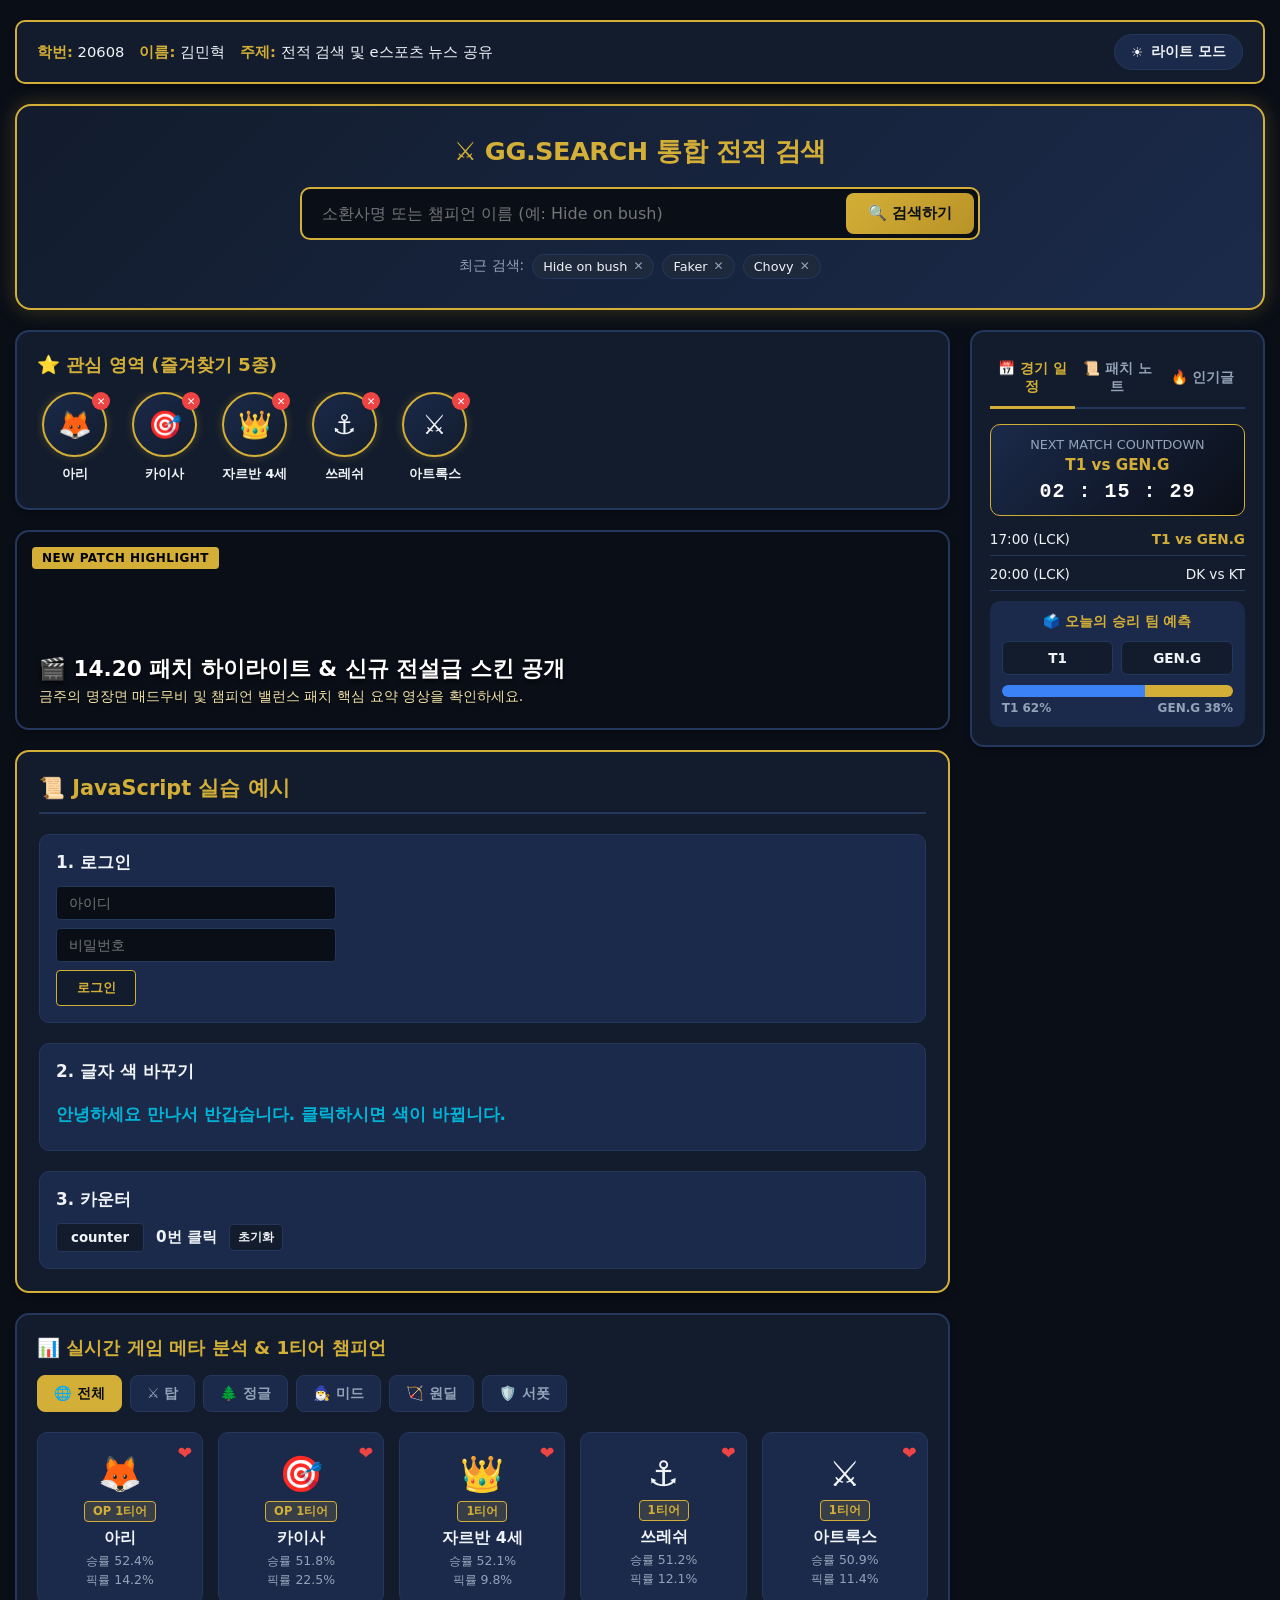
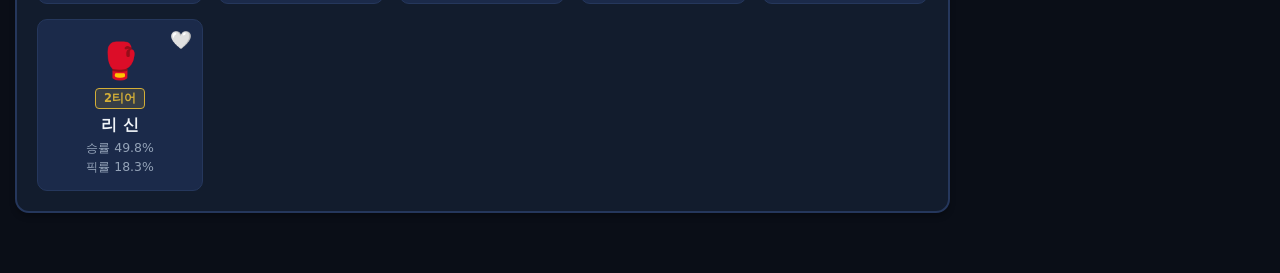
==== commit 5439014c: "Update index.html" ====
--- a/index.html
+++ b/index.html
@@ -3,7 +3,7 @@
 <head>
   <meta charset="UTF-8">
   <meta name="viewport" content="width=device-width, initial-scale=1.0">
-  <title>GG.SEARCH - 전적 검색 및 e스포츠 뉴스</title>
+  <title>GG.SEARCH - 전적 검색 및 JavaScript 예시</title>
   <style>
     :root {
       --bg-dark: #0a0e17;
@@ -12,18 +12,40 @@
       --border-navy: #25375c;
       --gold-main: #d4af37;
       --gold-light: #f3e5ab;
-      --gold-glow: rgba(212, 175, 55, 0.3);
+      --gold-hover: #b89327;
+      --gold-glow: rgba(212, 175, 55, 0.25);
       --text-main: #f0f4f8;
       --text-muted: #94a3b8;
-      --win-color: #2563eb;
-      --loss-color: #dc2626;
+      --win-blue: #3b82f6;
+      --chip-bg: #1e293b;
+      --heart-active: #ef4444;
+      --shadow-sm: 0 4px 6px -1px rgba(0, 0, 0, 0.3);
+      --shadow-lg: 0 10px 25px -5px rgba(0, 0, 0, 0.5);
+    }
+
+    body.light-mode {
+      --bg-dark: #f1f5f9;
+      --card-navy: #ffffff;
+      --accent-navy: #e2e8f0;
+      --border-navy: #cbd5e1;
+      --gold-main: #b8860b;
+      --gold-light: #785202;
+      --gold-hover: #966c06;
+      --gold-glow: rgba(184, 134, 11, 0.15);
+      --text-main: #0f172a;
+      --text-muted: #64748b;
+      --win-blue: #2563eb;
+      --chip-bg: #e2e8f0;
+      --shadow-sm: 0 4px 6px -1px rgba(0, 0, 0, 0.05);
+      --shadow-lg: 0 10px 25px -5px rgba(0, 0, 0, 0.1);
     }
 
     * {
       box-sizing: border-box;
       margin: 0;
       padding: 0;
-      font-family: 'Pretendard', -apple-system, BlinkMacSystemFont, 'Segoe UI', Roboto, sans-serif;
+      font-family: 'Pretendard', -apple-system, BlinkMacSystemFont, system-ui, Roboto, sans-serif;
+      transition: background-color 0.25s ease, color 0.25s ease, border-color 0.25s ease;
     }
 
     body {
@@ -33,10 +55,9 @@
       flex-direction: column;
       align-items: center;
       min-height: 100vh;
-      padding: 20px;
-    }
-
-    /* 메인 레이아웃 컨테이너 */
+      padding: 20px 15px 60px 15px;
+    }
+
     .container {
       width: 100%;
       max-width: 1280px;
@@ -45,264 +66,800 @@
       gap: 20px;
     }
 
-    /* 기획서 표 스타일 헤더 정보 */
+    /* 학번/이름 정보 상단 바 */
     .info-header {
       background: var(--card-navy);
       border: 2px solid var(--gold-main);
-      border-radius: 8px;
+      border-radius: 10px;
       padding: 12px 20px;
       display: flex;
       justify-content: space-between;
       align-items: center;
-      font-size: 0.95rem;
-    }
-    .info-header span {
-      color: var(--gold-light);
-      font-weight: bold;
-    }
-
-    /* 1. 헤더 영역 (통합 검색) */
+      box-shadow: var(--shadow-sm);
+      flex-wrap: wrap;
+      gap: 10px;
+    }
+
+    .info-details {
+      display: flex;
+      align-items: center;
+      gap: 15px;
+      font-size: 0.92rem;
+      flex-wrap: wrap;
+    }
+
+    .info-details span {
+      color: var(--gold-main);
+      font-weight: 700;
+    }
+
+    .theme-toggle-btn {
+      background: var(--accent-navy);
+      border: 1px solid var(--border-navy);
+      color: var(--text-main);
+      padding: 8px 16px;
+      border-radius: 20px;
+      cursor: pointer;
+      font-weight: 600;
+      font-size: 0.85rem;
+      display: flex;
+      align-items: center;
+      gap: 8px;
+    }
+
+    .theme-toggle-btn:hover {
+      border-color: var(--gold-main);
+      color: var(--gold-main);
+    }
+
+    /* 1. 헤더 영역 & 검색창 */
     .header-section {
-      background: linear-gradient(135deg, #0d1b2a 0%, #1b263b 100%);
-      border: 3px solid var(--gold-main);
-      border-radius: 12px;
-      padding: 25px;
+      background: linear-gradient(135deg, var(--card-navy) 0%, var(--accent-navy) 100%);
+      border: 2px solid var(--gold-main);
+      border-radius: 16px;
+      padding: 28px 20px;
       text-align: center;
-      box-shadow: 0 0 15px var(--gold-glow);
-    }
+      box-shadow: 0 0 20px var(--gold-glow);
+      position: relative;
+    }
+
     .search-title {
       color: var(--gold-main);
-      font-size: 1.5rem;
-      margin-bottom: 15px;
+      font-size: 1.6rem;
+      margin-bottom: 18px;
       font-weight: 800;
-      letter-spacing: 1px;
-    }
+      letter-spacing: -0.5px;
+      display: flex;
+      align-items: center;
+      justify-content: center;
+      gap: 10px;
+    }
+
+    .search-box-wrapper {
+      max-width: 680px;
+      margin: 0 auto;
+      display: flex;
+      flex-direction: column;
+      gap: 12px;
+    }
+
     .search-box {
       display: flex;
-      justify-content: center;
-      max-width: 650px;
-      margin: 0 auto;
-      gap: 10px;
-    }
+      position: relative;
+      align-items: center;
+      width: 100%;
+    }
+
     .search-input {
-      flex: 1;
-      padding: 14px 20px;
-      border-radius: 8px;
+      width: 100%;
+      padding: 15px 120px 15px 20px;
+      border-radius: 10px;
       border: 2px solid var(--gold-main);
       background-color: var(--bg-dark);
       color: var(--text-main);
-      font-size: 1.05rem;
+      font-size: 1rem;
       outline: none;
     }
+
     .search-input:focus {
-      box-shadow: 0 0 10px var(--gold-main);
-    }
+      box-shadow: 0 0 12px var(--gold-glow);
+    }
+
+    .clear-btn {
+      position: absolute;
+      right: 110px;
+      background: none;
+      border: none;
+      color: var(--text-muted);
+      font-size: 1rem;
+      cursor: pointer;
+      display: none;
+      padding: 5px;
+    }
+
+    .clear-btn:hover {
+      color: var(--text-main);
+    }
+
     .search-btn {
-      padding: 14px 28px;
-      background: linear-gradient(135deg, #d4af37 0%, #aa7c11 100%);
+      position: absolute;
+      right: 6px;
+      padding: 10px 22px;
+      background: linear-gradient(135deg, var(--gold-main) 0%, var(--gold-hover) 100%);
       border: none;
       border-radius: 8px;
-      color: #000;
-      font-weight: bold;
-      font-size: 1rem;
+      color: #0a0e17;
+      font-weight: 700;
+      font-size: 0.95rem;
       cursor: pointer;
-      transition: all 0.2s ease;
-    }
+      display: flex;
+      align-items: center;
+      gap: 6px;
+    }
+
     .search-btn:hover {
-      transform: translateY(-2px);
-      box-shadow: 0 4px 12px var(--gold-glow);
-    }
-
-    /* 메인 컨텐츠 영역 (본문 80% + 사이드 20%) */
+      transform: translateY(-1px);
+      box-shadow: 0 4px 10px var(--gold-glow);
+    }
+
+    /* 최근 검색어 저장 칩 */
+    .recent-searches {
+      display: flex;
+      align-items: center;
+      gap: 8px;
+      flex-wrap: wrap;
+      justify-content: center;
+      font-size: 0.85rem;
+      color: var(--text-muted);
+      min-height: 28px;
+    }
+
+    .search-chip {
+      background-color: var(--chip-bg);
+      border: 1px solid var(--border-navy);
+      color: var(--text-main);
+      padding: 4px 10px;
+      border-radius: 15px;
+      display: flex;
+      align-items: center;
+      gap: 6px;
+      cursor: pointer;
+      font-size: 0.8rem;
+    }
+
+    .search-chip:hover {
+      border-color: var(--gold-main);
+    }
+
+    .chip-remove {
+      color: var(--text-muted);
+      font-size: 0.75rem;
+    }
+
+    .chip-remove:hover {
+      color: var(--heart-active);
+    }
+
+    /* 본문 및 사이드바 반응형 레이아웃 */
     .content-wrapper {
       display: flex;
       gap: 20px;
     }
 
-    /* 3. 본문 영역 (너비 약 80%) */
     .main-content {
-      flex: 4; /* 약 80% 차지 */
+      flex: 3.8;
       display: flex;
       flex-direction: column;
       gap: 20px;
     }
 
-    /* 4. 관심 영역 (개인화 즐겨찾기 5개 아이콘) */
+    /* 4. 관심 영역 (개인화 즐겨찾기) */
     .favorite-section {
       background-color: var(--card-navy);
       border: 2px solid var(--border-navy);
-      border-radius: 12px;
+      border-radius: 14px;
       padding: 20px;
-    }
+      box-shadow: var(--shadow-sm);
+    }
+
+    .section-header {
+      display: flex;
+      justify-content: space-between;
+      align-items: center;
+      margin-bottom: 15px;
+    }
+
     .section-title {
-      font-size: 1.1rem;
+      font-size: 1.15rem;
       color: var(--gold-main);
-      margin-bottom: 15px;
+      font-weight: 700;
       display: flex;
       align-items: center;
       gap: 8px;
     }
+
     .favorite-icons {
       display: flex;
-      justify-content: space-around;
-      align-items: center;
-      flex-wrap: wrap;
-      gap: 10px;
-    }
+      justify-content: flex-start;
+      align-items: center;
+      gap: 15px;
+      overflow-x: auto;
+      padding-bottom: 5px;
+    }
+
     .fav-item {
       display: flex;
       flex-direction: column;
       align-items: center;
       gap: 8px;
+      min-width: 75px;
       cursor: pointer;
-      transition: transform 0.2s;
-    }
-    .fav-item:hover {
-      transform: scale(1.1);
-    }
+      position: relative;
+    }
+
     .fav-circle {
-      width: 70px;
-      height: 70px;
+      width: 65px;
+      height: 65px;
       border-radius: 50%;
-      background: linear-gradient(135deg, #f5c518 0%, #d4af37 100%);
-      border: 3px solid var(--gold-light);
+      background: linear-gradient(135deg, var(--accent-navy) 0%, var(--card-navy) 100%);
+      border: 2px solid var(--gold-main);
       box-shadow: 0 0 10px var(--gold-glow);
       display: flex;
       justify-content: center;
       align-items: center;
-      font-size: 1.8rem;
-      color: #000;
-      font-weight: bold;
-    }
+      font-size: 1.7rem;
+    }
+
+    .fav-item:hover .fav-circle {
+      transform: translateY(-3px);
+      box-shadow: 0 6px 15px var(--gold-glow);
+    }
+
     .fav-name {
-      font-size: 0.85rem;
+      font-size: 0.82rem;
       color: var(--text-main);
       font-weight: 600;
-    }
-
-    /* 5. 중앙 하이라이트 배너 (영상/스킨/매드무비) */
+      text-align: center;
+      white-space: nowrap;
+    }
+
+    .fav-remove-btn {
+      position: absolute;
+      top: 0;
+      right: 2px;
+      background: var(--heart-active);
+      color: #fff;
+      border: none;
+      border-radius: 50%;
+      width: 18px;
+      height: 18px;
+      font-size: 0.65rem;
+      cursor: pointer;
+      display: flex;
+      align-items: center;
+      justify-content: center;
+    }
+
+    /* 5. 하이라이트 배너 */
     .highlight-banner {
-      background: linear-gradient(rgba(10, 14, 23, 0.4), rgba(10, 14, 23, 0.8)), url('https://picsum.photos/800/300?games') center/cover;
-      border: 2px solid var(--gold-main);
-      border-radius: 12px;
-      height: 220px;
+      background: linear-gradient(180deg, rgba(10,14,23,0.3) 0%, rgba(10,14,23,0.95) 100%), url('https://picsum.photos/900/320?game') center/cover;
+      border: 2px solid var(--border-navy);
+      border-radius: 14px;
+      height: 200px;
       display: flex;
       flex-direction: column;
       justify-content: flex-end;
-      padding: 20px;
+      padding: 22px;
       position: relative;
       overflow: hidden;
-    }
+      box-shadow: var(--shadow-sm);
+    }
+
     .banner-badge {
       position: absolute;
       top: 15px;
       left: 15px;
       background-color: var(--gold-main);
       color: #000;
-      font-weight: bold;
-      font-size: 0.8rem;
+      font-weight: 800;
+      font-size: 0.75rem;
       padding: 4px 10px;
       border-radius: 4px;
-    }
+      letter-spacing: 0.5px;
+    }
+
     .banner-title {
-      font-size: 1.5rem;
-      color: #fff;
-      font-weight: bold;
+      font-size: 1.35rem;
+      color: #ffffff;
+      font-weight: 800;
       text-shadow: 0 2px 4px rgba(0,0,0,0.8);
     }
+
     .banner-desc {
       color: var(--gold-light);
-      font-size: 0.95rem;
-      margin-top: 5px;
-    }
-
-    /* 메인 피드 (1티어 챔피언 & 게임 메타 분석) */
+      font-size: 0.9rem;
+      margin-top: 4px;
+      text-shadow: 0 1px 2px rgba(0,0,0,0.8);
+    }
+
+    /* 메인 피드 & 포지션 필터 */
     .meta-feed {
       background-color: var(--card-navy);
       border: 2px solid var(--border-navy);
-      border-radius: 12px;
+      border-radius: 14px;
       padding: 20px;
-    }
+      box-shadow: var(--shadow-sm);
+    }
+
+    .position-filter-bar {
+      display: flex;
+      gap: 8px;
+      margin: 15px 0 20px 0;
+      flex-wrap: wrap;
+    }
+
+    .filter-btn {
+      background: var(--accent-navy);
+      border: 1px solid var(--border-navy);
+      color: var(--text-muted);
+      padding: 8px 16px;
+      border-radius: 8px;
+      cursor: pointer;
+      font-weight: 600;
+      font-size: 0.88rem;
+      display: flex;
+      align-items: center;
+      gap: 6px;
+    }
+
+    .filter-btn.active, .filter-btn:hover {
+      background: var(--gold-main);
+      color: #0a0e17;
+      border-color: var(--gold-main);
+      font-weight: 700;
+    }
+
     .champion-grid {
       display: grid;
-      grid-template-columns: repeat(auto-fill, minmax(130px, 1fr));
+      grid-template-columns: repeat(auto-fill, minmax(150px, 1fr));
       gap: 15px;
-      margin-top: 15px;
-    }
+    }
+
     .champ-card {
       background-color: var(--accent-navy);
       border: 1px solid var(--border-navy);
-      border-radius: 8px;
-      padding: 12px;
+      border-radius: 10px;
+      padding: 14px;
       text-align: center;
-    }
+      position: relative;
+      display: flex;
+      flex-direction: column;
+      align-items: center;
+    }
+
+    .champ-card:hover {
+      border-color: var(--gold-main);
+      transform: translateY(-2px);
+    }
+
+    .heart-btn {
+      position: absolute;
+      top: 10px;
+      right: 10px;
+      background: none;
+      border: none;
+      color: var(--text-muted);
+      font-size: 1.1rem;
+      cursor: pointer;
+    }
+
+    .heart-btn.active {
+      color: var(--heart-active);
+    }
+
+    .champ-avatar {
+      font-size: 2.2rem;
+      margin: 6px 0;
+    }
+
     .champ-badge {
+      background-color: rgba(212, 175, 55, 0.15);
+      color: var(--gold-main);
+      font-weight: 700;
+      font-size: 0.72rem;
+      padding: 2px 8px;
+      border-radius: 4px;
+      border: 1px solid var(--gold-main);
+    }
+
+    .champ-name {
+      font-size: 0.98rem;
+      font-weight: 700;
+      margin: 6px 0 4px 0;
+    }
+
+    .champ-stats {
+      font-size: 0.78rem;
+      color: var(--text-muted);
+      display: flex;
+      flex-direction: column;
+      gap: 2px;
+    }
+
+    /* 📌 JavaScript 실습 예시 3가지 전용 섹션 */
+    .js-demo-section {
+      background-color: var(--card-navy);
+      border: 2px solid var(--gold-main);
+      border-radius: 14px;
+      padding: 22px;
+      box-shadow: var(--shadow-sm);
+      display: flex;
+      flex-direction: column;
+      gap: 20px;
+    }
+
+    .js-demo-title {
+      font-size: 1.3rem;
+      font-weight: 800;
+      color: var(--gold-main);
+      border-bottom: 2px solid var(--border-navy);
+      padding-bottom: 10px;
+    }
+
+    .js-example-box {
+      background-color: var(--accent-navy);
+      border: 1px solid var(--border-navy);
+      border-radius: 10px;
+      padding: 16px;
+      display: flex;
+      flex-direction: column;
+      gap: 12px;
+    }
+
+    .js-example-header {
+      font-size: 1.05rem;
+      font-weight: 700;
+      color: var(--text-main);
+    }
+
+    /* 1. 로그인 폼 */
+    .login-form {
+      display: flex;
+      flex-direction: column;
+      gap: 8px;
+      max-width: 280px;
+    }
+
+    .login-input {
+      padding: 8px 12px;
+      border: 1px solid var(--border-navy);
+      border-radius: 4px;
+      background-color: var(--bg-dark);
+      color: var(--text-main);
+      font-size: 0.9rem;
+      outline: none;
+    }
+
+    .login-input:focus {
+      border-color: var(--gold-main);
+    }
+
+    .login-btn {
+      padding: 8px;
+      background-color: var(--card-navy);
+      border: 1px solid var(--gold-main);
       color: var(--gold-main);
       font-weight: bold;
-      font-size: 0.8rem;
-    }
-    .champ-name {
-      font-size: 1rem;
+      border-radius: 4px;
+      cursor: pointer;
+      width: 80px;
+    }
+
+    .login-btn:hover {
+      background-color: var(--gold-main);
+      color: #000;
+    }
+
+    /* 2. 글자 색 바꾸기 */
+    .color-change-text {
+      font-size: 1.05rem;
+      font-weight: 700;
+      color: #00b4d8;
+      cursor: pointer;
+      user-select: none;
+      padding: 8px 0;
+      transition: color 0.2s ease;
+    }
+
+    /* 3. 카운터 */
+    .counter-wrapper {
+      display: flex;
+      align-items: center;
+      gap: 12px;
+    }
+
+    .counter-btn {
+      padding: 6px 14px;
+      background-color: var(--card-navy);
+      border: 1px solid var(--border-navy);
+      color: var(--text-main);
+      border-radius: 4px;
+      cursor: pointer;
       font-weight: bold;
-      margin: 5px 0;
-    }
-    .champ-stat {
-      font-size: 0.8rem;
-      color: var(--text-muted);
-    }
-
-    /* 2. 사이드 메뉴 (너비 약 20%) */
+    }
+
+    .counter-btn:hover {
+      border-color: var(--gold-main);
+      color: var(--gold-main);
+    }
+
+    /* 2. 사이드바 영역 (탭, 타이머, 승패예측) */
     .side-menu {
-      flex: 1; /* 약 20% 차지 */
-      min-width: 260px;
-      display: flex;
-      flex-direction: column;
-      gap: 15px;
-    }
+      flex: 1.2;
+      min-width: 280px;
+      display: flex;
+      flex-direction: column;
+      gap: 18px;
+    }
+
     .side-card {
       background-color: var(--card-navy);
       border: 2px solid var(--border-navy);
+      border-radius: 14px;
+      padding: 18px;
+      box-shadow: var(--shadow-sm);
+    }
+
+    /* 사이드바 탭 메뉴 */
+    .tab-header {
+      display: flex;
+      border-bottom: 2px solid var(--border-navy);
+      margin-bottom: 15px;
+    }
+
+    .tab-btn {
+      flex: 1;
+      padding: 10px 4px;
+      background: none;
+      border: none;
+      color: var(--text-muted);
+      font-weight: 700;
+      font-size: 0.85rem;
+      cursor: pointer;
+      border-bottom: 3px solid transparent;
+      margin-bottom: -2px;
+    }
+
+    .tab-btn.active {
+      color: var(--gold-main);
+      border-bottom-color: var(--gold-main);
+    }
+
+    .tab-content {
+      display: none;
+    }
+
+    .tab-content.active {
+      display: block;
+    }
+
+    /* LCK 카운트다운 타이머 */
+    .timer-box {
+      background: linear-gradient(135deg, var(--accent-navy) 0%, var(--bg-dark) 100%);
+      border: 1px solid var(--gold-main);
       border-radius: 10px;
-      padding: 15px;
-    }
-    .side-title {
-      font-size: 1rem;
+      padding: 12px;
+      text-align: center;
+      margin-bottom: 15px;
+    }
+
+    .timer-title {
+      font-size: 0.8rem;
+      color: var(--text-muted);
+      margin-bottom: 4px;
+    }
+
+    .timer-match {
+      font-weight: 700;
       color: var(--gold-main);
-      font-weight: bold;
+      font-size: 0.95rem;
+      margin-bottom: 6px;
+    }
+
+    .timer-clock {
+      font-family: monospace;
+      font-size: 1.25rem;
+      font-weight: 800;
+      color: #ffffff;
+      letter-spacing: 1px;
+    }
+
+    /* LCK 승패 예측 투표 */
+    .poll-section {
+      background: var(--accent-navy);
+      border-radius: 10px;
+      padding: 12px;
+      margin-top: 10px;
+    }
+
+    .poll-title {
+      font-size: 0.85rem;
+      font-weight: 700;
+      color: var(--gold-main);
       margin-bottom: 10px;
-      border-bottom: 1px solid var(--border-navy);
-      padding-bottom: 8px;
-    }
+      text-align: center;
+    }
+
+    .poll-buttons {
+      display: flex;
+      gap: 8px;
+    }
+
+    .poll-btn {
+      flex: 1;
+      padding: 8px;
+      border: 1px solid var(--border-navy);
+      background-color: var(--card-navy);
+      color: var(--text-main);
+      border-radius: 6px;
+      cursor: pointer;
+      font-weight: 700;
+      font-size: 0.85rem;
+    }
+
+    .poll-btn:hover {
+      border-color: var(--gold-main);
+      color: var(--gold-main);
+    }
+
+    .poll-result-bar {
+      margin-top: 10px;
+      background-color: var(--bg-dark);
+      border-radius: 6px;
+      height: 12px;
+      display: flex;
+      overflow: hidden;
+    }
+
+    .poll-fill-t1 {
+      background-color: #3b82f6;
+      height: 100%;
+      width: 50%;
+      transition: width 0.5s ease;
+    }
+
+    .poll-fill-gen {
+      background-color: var(--gold-main);
+      height: 100%;
+      width: 50%;
+      transition: width 0.5s ease;
+    }
+
+    .poll-percentages {
+      display: flex;
+      justify-content: space-between;
+      font-size: 0.75rem;
+      margin-top: 4px;
+      color: var(--text-muted);
+      font-weight: 600;
+    }
+
+    /* 사이드 리스트 */
     .side-list {
       list-style: none;
       display: flex;
       flex-direction: column;
-      gap: 8px;
-      font-size: 0.88rem;
-    }
+      gap: 10px;
+      font-size: 0.85rem;
+    }
+
     .side-list li {
       display: flex;
       justify-content: space-between;
+      align-items: center;
+      padding-bottom: 8px;
+      border-bottom: 1px solid var(--border-navy);
+    }
+
+    /* 로딩 스피너 오버레이 */
+    .loading-overlay {
+      position: fixed;
+      top: 0;
+      left: 0;
+      width: 100vw;
+      height: 100vh;
+      background: rgba(10, 14, 23, 0.75);
+      backdrop-filter: blur(4px);
+      display: none;
+      justify-content: center;
+      align-items: center;
+      flex-direction: column;
+      z-index: 9999;
+    }
+
+    .spinner {
+      width: 50px;
+      height: 50px;
+      border: 5px solid var(--border-navy);
+      border-top: 5px solid var(--gold-main);
+      border-radius: 50%;
+      animation: spin 0.8s linear infinite;
+    }
+
+    @keyframes spin {
+      0% { transform: rotate(0deg); }
+      100% { transform: rotate(360deg); }
+    }
+
+    .loading-text {
+      margin-top: 15px;
+      color: var(--gold-main);
+      font-weight: 700;
+      font-size: 1.05rem;
+    }
+
+    /* TOP 플로팅 버튼 */
+    .top-btn {
+      position: fixed;
+      bottom: 25px;
+      right: 25px;
+      width: 48px;
+      height: 48px;
+      background: var(--gold-main);
+      color: #0a0e17;
+      border: none;
+      border-radius: 50%;
+      box-shadow: 0 4px 15px var(--gold-glow);
+      font-size: 1.2rem;
+      cursor: pointer;
+      display: none;
+      justify-content: center;
+      align-items: center;
+      z-index: 100;
+    }
+
+    .top-btn:hover {
+      transform: translateY(-3px);
+      background: var(--gold-light);
+    }
+
+    /* 토스트 알림 메시지 */
+    .toast-container {
+      position: fixed;
+      bottom: 25px;
+      left: 25px;
+      display: flex;
+      flex-direction: column;
+      gap: 10px;
+      z-index: 9999;
+    }
+
+    .toast {
+      background: var(--card-navy);
       color: var(--text-main);
-      cursor: pointer;
-    }
-    .side-list li:hover {
-      color: var(--gold-light);
-    }
-    .ad-banner {
-      background: linear-gradient(135deg, #1f293d, #111827);
-      border: 1px dashed var(--gold-main);
-      height: 140px;
-      border-radius: 8px;
-      display: flex;
-      justify-content: center;
-      align-items: center;
-      color: var(--text-muted);
-      font-size: 0.85rem;
-      text-align: center;
-    }
-
-    /* 반응형 레이아웃 */
+      border-left: 4px solid var(--gold-main);
+      padding: 12px 18px;
+      border-radius: 6px;
+      box-shadow: var(--shadow-lg);
+      font-size: 0.9rem;
+      font-weight: 600;
+      display: flex;
+      align-items: center;
+      gap: 10px;
+      animation: slideIn 0.3s ease, fadeOut 0.3s ease 2.7s forwards;
+    }
+
+    @keyframes slideIn {
+      from { transform: translateX(-100%); opacity: 0; }
+      to { transform: translateX(0); opacity: 1; }
+    }
+
+    @keyframes fadeOut {
+      from { opacity: 1; }
+      to { opacity: 0; }
+    }
+
+    /* 모바일 반응형 */
     @media (max-width: 900px) {
       .content-wrapper {
         flex-direction: column;
@@ -315,144 +872,187 @@
 </head>
 <body>
 
+  <!-- 로딩 스피너 오버레이 -->
+  <div class="loading-overlay" id="loadingOverlay">
+    <div class="spinner"></div>
+    <div class="loading-text">전적 및 매치 데이터를 분석하는 중...</div>
+  </div>
+
+  <!-- 토스트 알림 컨테이너 -->
+  <div class="toast-container" id="toastContainer"></div>
+
+  <!-- 맨 위로 가기 버튼 -->
+  <button class="top-btn" id="topBtn" onclick="scrollToTop()">▲</button>
+
   <div class="container">
-    <!-- 기획서 상단 정보 바 -->
+    
+    <!-- 학번/이름 및 디자인 목표 상단바 -->
     <div class="info-header">
-      <div><span>학번:</span> 20608 | <span>이름:</span> 김민혁</div>
-      <div><span>주제:</span> 전적 검색 및 e스포츠 뉴스 공유</div>
-      <div><span>디자인:</span> 남색 & 황금색 세련된 테마</div>
+      <div class="info-details">
+        <div><span>학번:</span> 20608</div>
+        <div><span>이름:</span> 김민혁</div>
+        <div><span>주제:</span> 전적 검색 및 e스포츠 뉴스 공유</div>
+      </div>
+      <button class="theme-toggle-btn" onclick="toggleTheme()">
+        <span id="themeIcon">☀️</span> <span id="themeText">라이트 모드</span>
+      </button>
     </div>
 
-    <!-- 1. 헤더 영역 (통합 전적 사이트 검색) -->
+    <!-- 1. 헤더 영역 (통합 전적 검색) -->
     <header class="header-section">
       <div class="search-title">⚔️ GG.SEARCH 통합 전적 검색</div>
-      <div class="search-box">
-        <input type="text" class="search-input" id="searchInput" placeholder="소환사명 또는 챔피언 이름을 입력하세요 (예: Hide on bush)">
-        <button class="search-btn" onclick="handleSearch()">검색하기</button>
+      <div class="search-box-wrapper">
+        <div class="search-box">
+          <input type="text" class="search-input" id="searchInput" placeholder="소환사명 또는 챔피언 이름 (예: Hide on bush)" onkeyup="handleKeyUp(event)" oninput="toggleClearBtn()">
+          <button class="clear-btn" id="clearBtn" onclick="clearSearchInput()">✕</button>
+          <button class="search-btn" onclick="executeSearch()">🔍 검색하기</button>
+        </div>
+        <!-- 최근 검색어 저장 영역 (LocalStorage) -->
+        <div class="recent-searches" id="recentSearches">
+          <span>최근 검색:</span>
+          <!-- 스크립트로 태그 삽입됨 -->
+        </div>
       </div>
     </header>
 
-    <!-- 본문 컨텐츠 레이아웃 (본문 80% + 사이드 20%) -->
+    <!-- 메인 레이아웃 (본문 80% + 사이드 20%) -->
     <div class="content-wrapper">
       
-      <!-- 3. 본문 영역 (화면 너비 약 80%) -->
+      <!-- 3. 본문 영역 -->
       <main class="main-content">
         
-        <!-- 4. 관심 영역 (모스트 챔피언 5종 / 프로게이머 개인화 영역) -->
+        <!-- 4. 관심 영역 (모스트 챔피언/프로게이머) -->
         <section class="favorite-section">
-          <div class="section-title">⭐ 관심 영역 (즐겨찾기 모스트 챔피언 & 소환사)</div>
-          <div class="favorite-icons">
-            <div class="fav-item" onclick="alert('페이커(Faker) 전적 페이지로 이동합니다.')">
-              <div class="fav-circle">👑</div>
-              <div class="fav-name">Faker</div>
-            </div>
-            <div class="fav-item" onclick="alert('아리 챔피언 분석 페이지로 이동합니다.')">
-              <div class="fav-circle">🦊</div>
-              <div class="fav-name">아리</div>
-            </div>
-            <div class="fav-item" onclick="alert('리신 챔피언 분석 페이지로 이동합니다.')">
-              <div class="fav-circle">🥊</div>
-              <div class="fav-name">리 신</div>
-            </div>
-            <div class="fav-item" onclick="alert('Chovy 전적 페이지로 이동합니다.')">
-              <div class="fav-circle">⚡</div>
-              <div class="fav-name">Chovy</div>
-            </div>
-            <div class="fav-item" onclick="alert('제우스 전적 페이지로 이동합니다.')">
-              <div class="fav-circle">🛡️</div>
-              <div class="fav-name">Zeus</div>
-            </div>
+          <div class="section-header">
+            <div class="section-title">⭐ 관심 영역 (즐겨찾기 5종)</div>
+          </div>
+          <div class="favorite-icons" id="favoriteIcons">
+            <!-- 자바스크립트로 동적 렌더링됨 -->
           </div>
         </section>
 
-        <!-- 5. 신규 패치 하이라이트 영상 / 스킨 / 매드무비 중앙 배치 -->
+        <!-- 5. 하이라이트 영상/스킨 중앙 배치 -->
         <section class="highlight-banner">
           <span class="banner-badge">NEW PATCH HIGHLIGHT</span>
           <div class="banner-title">🎬 14.20 패치 하이라이트 & 신규 전설급 스킨 공개</div>
           <div class="banner-desc">금주의 명장면 매드무비 및 챔피언 밸런스 패치 핵심 요약 영상을 확인하세요.</div>
         </section>
 
-        <!-- 본문 메인 피드 (1티어 챔피언 및 실시간 메타 분석) -->
-        <section class="meta-feed">
-          <div class="section-title">📊 실시간 게임 메타 분석 & 1티어 챔피언</div>
-          <p style="color: var(--text-muted); font-size: 0.9rem;">현재 솔로랭크 승률 및 픽률 기준 최상위 챔피언 정보입니다.</p>
-          
-          <div class="champion-grid">
-            <div class="champ-card">
-              <div class="champ-badge">OP 1티어</div>
-              <div class="champ-name">아리</div>
-              <div class="champ-stat">승률 52.4%</div>
+        <!-- 📌 [추가됨] JavaScript 실습 예시 3가지 섹션 -->
+        <section class="js-demo-section">
+          <div class="js-demo-title">📜 JavaScript 실습 예시</div>
+
+          <!-- 예시 1. 로그인 -->
+          <div class="js-example-box">
+            <div class="js-example-header">1. 로그인</div>
+            <div class="login-form">
+              <input type="text" id="loginId" class="login-input" placeholder="아이디">
+              <input type="password" id="loginPw" class="login-input" placeholder="비밀번호">
+              <button class="login-btn" onclick="handleDemoLogin()">로그인</button>
             </div>
-            <div class="champ-card">
-              <div class="champ-badge">OP 1티어</div>
-              <div class="champ-name">카이사</div>
-              <div class="champ-stat">승률 51.8%</div>
+          </div>
+
+          <!-- 예시 2. 글자 색 바꾸기 -->
+          <div class="js-example-box">
+            <div class="js-example-header">2. 글자 색 바꾸기</div>
+            <div class="color-change-text" id="colorText" onclick="changeTextColor()">
+              안녕하세요 만나서 반갑습니다. 클릭하시면 색이 바뀝니다.
             </div>
-            <div class="champ-card">
-              <div class="champ-badge">1티어</div>
-              <div class="champ-name">자르반 4세</div>
-              <div class="champ-stat">승률 52.1%</div>
-            </div>
-            <div class="champ-card">
-              <div class="champ-badge">1티어</div>
-              <div class="champ-name">쓰레쉬</div>
-              <div class="champ-stat">승률 51.2%</div>
-            </div>
-            <div class="champ-card">
-              <div class="champ-badge">1티어</div>
-              <div class="champ-name">아트록스</div>
-              <div class="champ-stat">승률 50.9%</div>
+          </div>
+
+          <!-- 예시 3. 카운터 -->
+          <div class="js-example-box">
+            <div class="js-example-header">3. 카운터</div>
+            <div class="counter-wrapper">
+              <button class="counter-btn" onclick="incrementCounter()">counter</button>
+              <span id="counterText" style="font-weight: bold; font-size: 0.95rem;">0번 클릭</span>
+              <button class="counter-btn" style="font-size:0.75rem; padding:4px 8px;" onclick="resetCounter()">초기화</button>
             </div>
           </div>
         </section>
 
+        <!-- 메인 피드 (포지션 필터 & 1티어 챔피언) -->
+        <section class="meta-feed">
+          <div class="section-title">📊 실시간 게임 메타 분석 & 1티어 챔피언</div>
+          
+          <!-- 포지션 필터 버튼 -->
+          <div class="position-filter-bar">
+            <button class="filter-btn active" onclick="filterPosition('ALL', this)">🌐 전체</button>
+            <button class="filter-btn" onclick="filterPosition('TOP', this)">⚔️ 탑</button>
+            <button class="filter-btn" onclick="filterPosition('JGL', this)">🌲 정글</button>
+            <button class="filter-btn" onclick="filterPosition('MID', this)">🧙‍♂️ 미드</button>
+            <button class="filter-btn" onclick="filterPosition('ADC', this)">🏹 원딜</button>
+            <button class="filter-btn" onclick="filterPosition('SUP', this)">🛡️ 서폿</button>
+          </div>
+
+          <!-- 챔피언 그리드 -->
+          <div class="champion-grid" id="championGrid">
+            <!-- JS 동적 생성 -->
+          </div>
+        </section>
+
       </main>
 
-      <!-- 2. 사이드 메뉴 (너비 약 20%) -->
+      <!-- 2. 사이드 메뉴 -->
       <aside class="side-menu">
         
-        <!-- 챔피언 티어 분석 -->
         <div class="side-card">
-          <div class="side-title">🏆 라인별 티어 분석</div>
-          <ul class="side-list">
-            <li><span>TOP</span><span style="color:var(--gold-main)">아트록스, 람머스</span></li>
-            <li><span>JGL</span><span style="color:var(--gold-main)">자르반 4세, 리신</span></li>
-            <li><span>MID</span><span style="color:var(--gold-main)">아리, 오리아나</span></li>
-            <li><span>ADC</span><span style="color:var(--gold-main)">카이사, 이즈리얼</span></li>
-            <li><span>SUP</span><span style="color:var(--gold-main)">쓰레쉬, 노틸러스</span></li>
-          </ul>
-        </div>
-
-        <!-- e스포츠 경기 일정 -->
-        <div class="side-card">
-          <div class="side-title">📅 e스포츠 경기 일정</div>
-          <ul class="side-list">
-            <li><span>17:00</span><span>T1 vs GEN.G</span></li>
-            <li><span>20:00</span><span>DK vs KT</span></li>
-          </ul>
-        </div>
-
-        <!-- 최신 패치 노트 -->
-        <div class="side-card">
-          <div class="side-title">📜 최신 패치 노트</div>
-          <ul class="side-list">
-            <li>14.20 패치 챔피언 버프/너프</li>
-            <li>신규 스킨 라인업 안내</li>
-          </ul>
-        </div>
-
-        <!-- 커뮤니티 인기글 -->
-        <div class="side-card">
-          <div class="side-title">🔥 커뮤니티 인기글</div>
-          <ul class="side-list">
-            <li>솔랭 티어 올려주는 꿀팁 5가지</li>
-            <li>이번 패치 최대 수혜 챔피언은?</li>
-          </ul>
-        </div>
-
-        <!-- 각종 광고 배너 -->
-        <div class="ad-banner">
-          📢 광고 배너 영역<br>(광고 문의: contact@gg.search)
+          <!-- 탭 헤더 -->
+          <div class="tab-header">
+            <button class="tab-btn active" onclick="switchTab('tab-schedule', this)">📅 경기 일정</button>
+            <button class="tab-btn" onclick="switchTab('tab-patch', this)">📜 패치 노트</button>
+            <button class="tab-btn" onclick="switchTab('tab-community', this)">🔥 인기글</button>
+          </div>
+
+          <!-- 탭 1: 경기 일정 & 타이머 & 승패예측 -->
+          <div class="tab-content active" id="tab-schedule">
+            <div class="timer-box">
+              <div class="timer-title">NEXT MATCH COUNTDOWN</div>
+              <div class="timer-match">T1 vs GEN.G</div>
+              <div class="timer-clock" id="countdownClock">02 : 15 : 30</div>
+            </div>
+
+            <ul class="side-list">
+              <li><span>17:00 (LCK)</span> <strong style="color:var(--gold-main)">T1 vs GEN.G</strong></li>
+              <li><span>20:00 (LCK)</span> <span>DK vs KT</span></li>
+            </ul>
+
+            <!-- 승패 예측 투표 -->
+            <div class="poll-section">
+              <div class="poll-title">🗳️ 오늘의 승리 팀 예측</div>
+              <div class="poll-buttons">
+                <button class="poll-btn" id="btnVoteT1" onclick="vote('T1')">T1</button>
+                <button class="poll-btn" id="btnVoteGen" onclick="vote('GEN')">GEN.G</button>
+              </div>
+              <div class="poll-result-bar">
+                <div class="poll-fill-t1" id="fillT1"></div>
+                <div class="poll-fill-gen" id="fillGen"></div>
+              </div>
+              <div class="poll-percentages">
+                <span id="textPercentT1">T1 50%</span>
+                <span id="textPercentGen">GEN.G 50%</span>
+              </div>
+            </div>
+          </div>
+
+          <!-- 탭 2: 패치 노트 -->
+          <div class="tab-content" id="tab-patch">
+            <ul class="side-list">
+              <li><span>14.20 패치</span> <span>챔피언 밸런스 조정</span></li>
+              <li><span>신규 스킨</span> <span>용의 유산 라인업</span></li>
+              <li><span>아이템</span> <span>지평선의 메아리 버프</span></li>
+            </ul>
+          </div>
+
+          <!-- 탭 3: 커뮤니티 인기글 -->
+          <div class="tab-content" id="tab-community">
+            <ul class="side-list">
+              <li><span>솔랭 티어 올리는 팁 5가지</span></li>
+              <li><span>이번 패치 최대 수혜 챔피언</span></li>
+              <li><span>프로게이머 단편 영화 리뷰</span></li>
+            </ul>
+          </div>
+
         </div>
 
       </aside>
@@ -461,13 +1061,269 @@
   </div>
 
   <script>
-    function handleSearch() {
+    // --- 1. 데이터 세팅 ---
+    const champions = [
+      { id: 'ahri', name: '아리', pos: 'MID', icon: '🦊', tier: 'OP 1티어', winRate: '52.4%', pickRate: '14.2%' },
+      { id: 'kaisa', name: '카이사', pos: 'ADC', icon: '🎯', tier: 'OP 1티어', winRate: '51.8%', pickRate: '22.5%' },
+      { id: 'j4', name: '자르반 4세', pos: 'JGL', icon: '👑', tier: '1티어', winRate: '52.1%', pickRate: '9.8%' },
+      { id: 'thresh', name: '쓰레쉬', pos: 'SUP', icon: '⚓', tier: '1티어', winRate: '51.2%', pickRate: '12.1%' },
+      { id: 'aatrox', name: '아트록스', pos: 'TOP', icon: '⚔️', tier: '1티어', winRate: '50.9%', pickRate: '11.4%' },
+      { id: 'leesin', name: '리 신', pos: 'JGL', icon: '🥊', tier: '2티어', winRate: '49.8%', pickRate: '18.3%' }
+    ];
+
+    let favoriteChamps = ['ahri', 'kaisa', 'j4', 'thresh', 'aatrox'];
+    let recentSearchList = JSON.parse(localStorage.getItem('gg_searches')) || ['Hide on bush', 'Faker', 'Chovy'];
+    let voteCounts = { T1: 62, GEN: 38 };
+    let clickCount = 0; // JS 예시 3. 카운터 변수
+
+    // --- 2. 초기화 실행 ---
+    document.addEventListener('DOMContentLoaded', () => {
+      renderRecentSearches();
+      renderFavorites();
+      renderChampions('ALL');
+      startCountdownTimer();
+      updatePollUI();
+
+      window.addEventListener('scroll', () => {
+        const topBtn = document.getElementById('topBtn');
+        if (window.scrollY > 300) topBtn.style.display = 'flex';
+        else topBtn.style.display = 'none';
+      });
+    });
+
+    // --- 3. JavaScript 예시 기능 3가지 ---
+    
+    // 예시 1: 로그인
+    function handleDemoLogin() {
+      const id = document.getElementById('loginId').value.trim();
+      const pw = document.getElementById('loginPw').value.trim();
+
+      if (!id || !pw) {
+        showToast('⚠️ 아이디와 비밀번호를 입력해주세요.');
+        return;
+      }
+      showToast(`🔑 [${id}]님 환영합니다! 로그인되었습니다.`);
+    }
+
+    // 예시 2: 글자 색 바꾸기
+    const textColors = ['#00b4d8', '#d4af37', '#e63946', '#9d4edd', '#2a9d8f', '#f4a261'];
+    let colorIndex = 0;
+
+    function changeTextColor() {
+      colorIndex = (colorIndex + 1) % textColors.length;
+      const textElem = document.getElementById('colorText');
+      textElem.style.color = textColors[colorIndex];
+      showToast(`🎨 글자 색이 변경되었습니다. (${textColors[colorIndex]})`);
+    }
+
+    // 예시 3: 카운터
+    function incrementCounter() {
+      clickCount++;
+      document.getElementById('counterText').innerText = `${clickCount}번 클릭`;
+    }
+
+    function resetCounter() {
+      clickCount = 0;
+      document.getElementById('counterText').innerText = `0번 클릭`;
+      showToast('🔄 카운터가 초기화되었습니다.');
+    }
+
+    // --- 4. 검색 및 로딩 스피너 ---
+    function handleKeyUp(e) {
+      if (e.key === 'Enter') executeSearch();
+    }
+
+    function toggleClearBtn() {
+      const val = document.getElementById('searchInput').value;
+      document.getElementById('clearBtn').style.display = val ? 'block' : 'none';
+    }
+
+    function clearSearchInput() {
+      document.getElementById('searchInput').value = '';
+      toggleClearBtn();
+    }
+
+    function executeSearch() {
       const query = document.getElementById('searchInput').value.trim();
-      if (query === '') {
-        alert('검색할 소환사명이나 챔피언 이름을 입력해 주세요.');
+      if (!query) {
+        showToast('⚠️ 검색할 소환사명이나 챔피언을 입력하세요.');
+        return;
+      }
+
+      showLoading(true);
+      setTimeout(() => {
+        showLoading(false);
+        addRecentSearch(query);
+        showToast(`🔍 '${query}' 소환사의 전적 분석이 완료되었습니다.`);
+      }, 800);
+    }
+
+    // --- 5. 최근 검색어 Storage ---
+    function addRecentSearch(term) {
+      recentSearchList = recentSearchList.filter(item => item !== term);
+      recentSearchList.unshift(term);
+      if (recentSearchList.length > 5) recentSearchList.pop();
+      localStorage.setItem('gg_searches', JSON.stringify(recentSearchList));
+      renderRecentSearches();
+    }
+
+    function removeRecentSearch(term, e) {
+      e.stopPropagation();
+      recentSearchList = recentSearchList.filter(item => item !== term);
+      localStorage.setItem('gg_searches', JSON.stringify(recentSearchList));
+      renderRecentSearches();
+    }
+
+    function renderRecentSearches() {
+      const container = document.getElementById('recentSearches');
+      container.innerHTML = '<span>최근 검색:</span>';
+      recentSearchList.forEach(term => {
+        const chip = document.createElement('div');
+        chip.className = 'search-chip';
+        chip.innerHTML = `${term} <span class="chip-remove" onclick="removeRecentSearch('${term}', event)">✕</span>`;
+        chip.onclick = () => {
+          document.getElementById('searchInput').value = term;
+          toggleClearBtn();
+          executeSearch();
+        };
+        container.appendChild(chip);
+      });
+    }
+
+    // --- 6. 관심 영역 동적 렌더링 ---
+    function renderFavorites() {
+      const container = document.getElementById('favoriteIcons');
+      container.innerHTML = '';
+      favoriteChamps.forEach(id => {
+        const champ = champions.find(c => c.id === id);
+        if (champ) {
+          const item = document.createElement('div');
+          item.className = 'fav-item';
+          item.innerHTML = `
+            <button class="fav-remove-btn" onclick="toggleFavorite('${champ.id}', event)">✕</button>
+            <div class="fav-circle">${champ.icon}</div>
+            <div class="fav-name">${champ.name}</div>
+          `;
+          item.onclick = () => showToast(`${champ.name} 상세 페이지로 이동합니다.`);
+          container.appendChild(item);
+        }
+      });
+    }
+
+    function toggleFavorite(id, e) {
+      if (e) e.stopPropagation();
+      if (favoriteChamps.includes(id)) {
+        favoriteChamps = favoriteChamps.filter(item => item !== id);
+        showToast('관심 챔피언에서 해제되었습니다.');
       } else {
-        alert(`'${query}' 소환사의 전적 데이터를 검색합니다.`);
+        if (favoriteChamps.length >= 5) {
+          showToast('⚠️ 관심 영역은 최대 5개까지 등록 가능합니다.');
+          return;
+        }
+        favoriteChamps.push(id);
+        showToast('⭐ 관심 챔피언으로 등록되었습니다.');
       }
+      renderFavorites();
+      renderChampions(currentPositionFilter);
+    }
+
+    // --- 7. 포지션 필터 & 챔피언 카드 ---
+    let currentPositionFilter = 'ALL';
+
+    function filterPosition(pos, btnElem) {
+      currentPositionFilter = pos;
+      document.querySelectorAll('.filter-btn').forEach(btn => btn.classList.remove('active'));
+      btnElem.classList.add('active');
+      renderChampions(pos);
+    }
+
+    function renderChampions(pos) {
+      const grid = document.getElementById('championGrid');
+      grid.innerHTML = '';
+      const filtered = pos === 'ALL' ? champions : champions.filter(c => c.pos === pos);
+
+      filtered.forEach(champ => {
+        const isFav = favoriteChamps.includes(champ.id);
+        const card = document.createElement('div');
+        card.className = 'champ-card';
+        card.innerHTML = `
+          <button class="heart-btn ${isFav ? 'active' : ''}" onclick="toggleFavorite('${champ.id}', event)">
+            ${isFav ? '❤️' : '🤍'}
+          </button>
+          <div class="champ-avatar">${champ.icon}</div>
+          <div class="champ-badge">${champ.tier}</div>
+          <div class="champ-name">${champ.name}</div>
+          <div class="champ-stats">
+            <span>승률 ${champ.winRate}</span>
+            <span>픽률 ${champ.pickRate}</span>
+          </div>
+        `;
+        grid.appendChild(card);
+      });
+    }
+
+    // --- 8. 사이드바 탭 / 카운트다운 / 승패예측 ---
+    function switchTab(tabId, btnElem) {
+      document.querySelectorAll('.tab-btn').forEach(btn => btn.classList.remove('active'));
+      document.querySelectorAll('.tab-content').forEach(content => content.classList.remove('active'));
+      btnElem.classList.add('active');
+      document.getElementById(tabId).classList.add('active');
+    }
+
+    function startCountdownTimer() {
+      let seconds = 8130;
+      setInterval(() => {
+        seconds--;
+        if (seconds < 0) seconds = 8130;
+        const h = String(Math.floor(seconds / 3600)).padStart(2, '0');
+        const m = String(Math.floor((seconds % 3600) / 60)).padStart(2, '0');
+        const s = String(seconds % 60).padStart(2, '0');
+        document.getElementById('countdownClock').innerText = `${h} : ${m} : ${s}`;
+      }, 1000);
+    }
+
+    function vote(team) {
+      voteCounts[team]++;
+      updatePollUI();
+      document.getElementById('btnVoteT1').classList.toggle('voted', team === 'T1');
+      document.getElementById('btnVoteGen').classList.toggle('voted', team === 'GEN');
+      showToast(`🗳️ ${team === 'T1' ? 'T1' : 'GEN.G'}팀에 투표하셨습니다.`);
+    }
+
+    function updatePollUI() {
+      const total = voteCounts.T1 + voteCounts.GEN;
+      const t1Pct = Math.round((voteCounts.T1 / total) * 100);
+      const genPct = 100 - t1Pct;
+
+      document.getElementById('fillT1').style.width = `${t1Pct}%`;
+      document.getElementById('fillGen').style.width = `${genPct}%`;
+      document.getElementById('textPercentT1').innerText = `T1 ${t1Pct}%`;
+      document.getElementById('textPercentGen').innerText = `GEN.G ${genPct}%`;
+    }
+
+    // --- 9. 기타 유틸 (다크모드, 토스트, 스크롤) ---
+    function toggleTheme() {
+      document.body.classList.toggle('light-mode');
+      const isLight = document.body.classList.contains('light-mode');
+      document.getElementById('themeIcon').innerText = isLight ? '🌙' : '☀️';
+      document.getElementById('themeText').innerText = isLight ? '다크 모드' : '라이트 모드';
+    }
+
+    function showLoading(show) {
+      document.getElementById('loadingOverlay').style.display = show ? 'flex' : 'none';
+    }
+
+    function scrollToTop() {
+      window.scrollTo({ top: 0, behavior: 'smooth' });
+    }
+
+    function showToast(msg) {
+      const container = document.getElementById('toastContainer');
+      const toast = document.createElement('div');
+      toast.className = 'toast';
+      toast.innerHTML = `<span>📢</span> <span>${msg}</span>`;
+      container.appendChild(toast);
+      setTimeout(() => toast.remove(), 3000);
     }
   </script>
 </body>
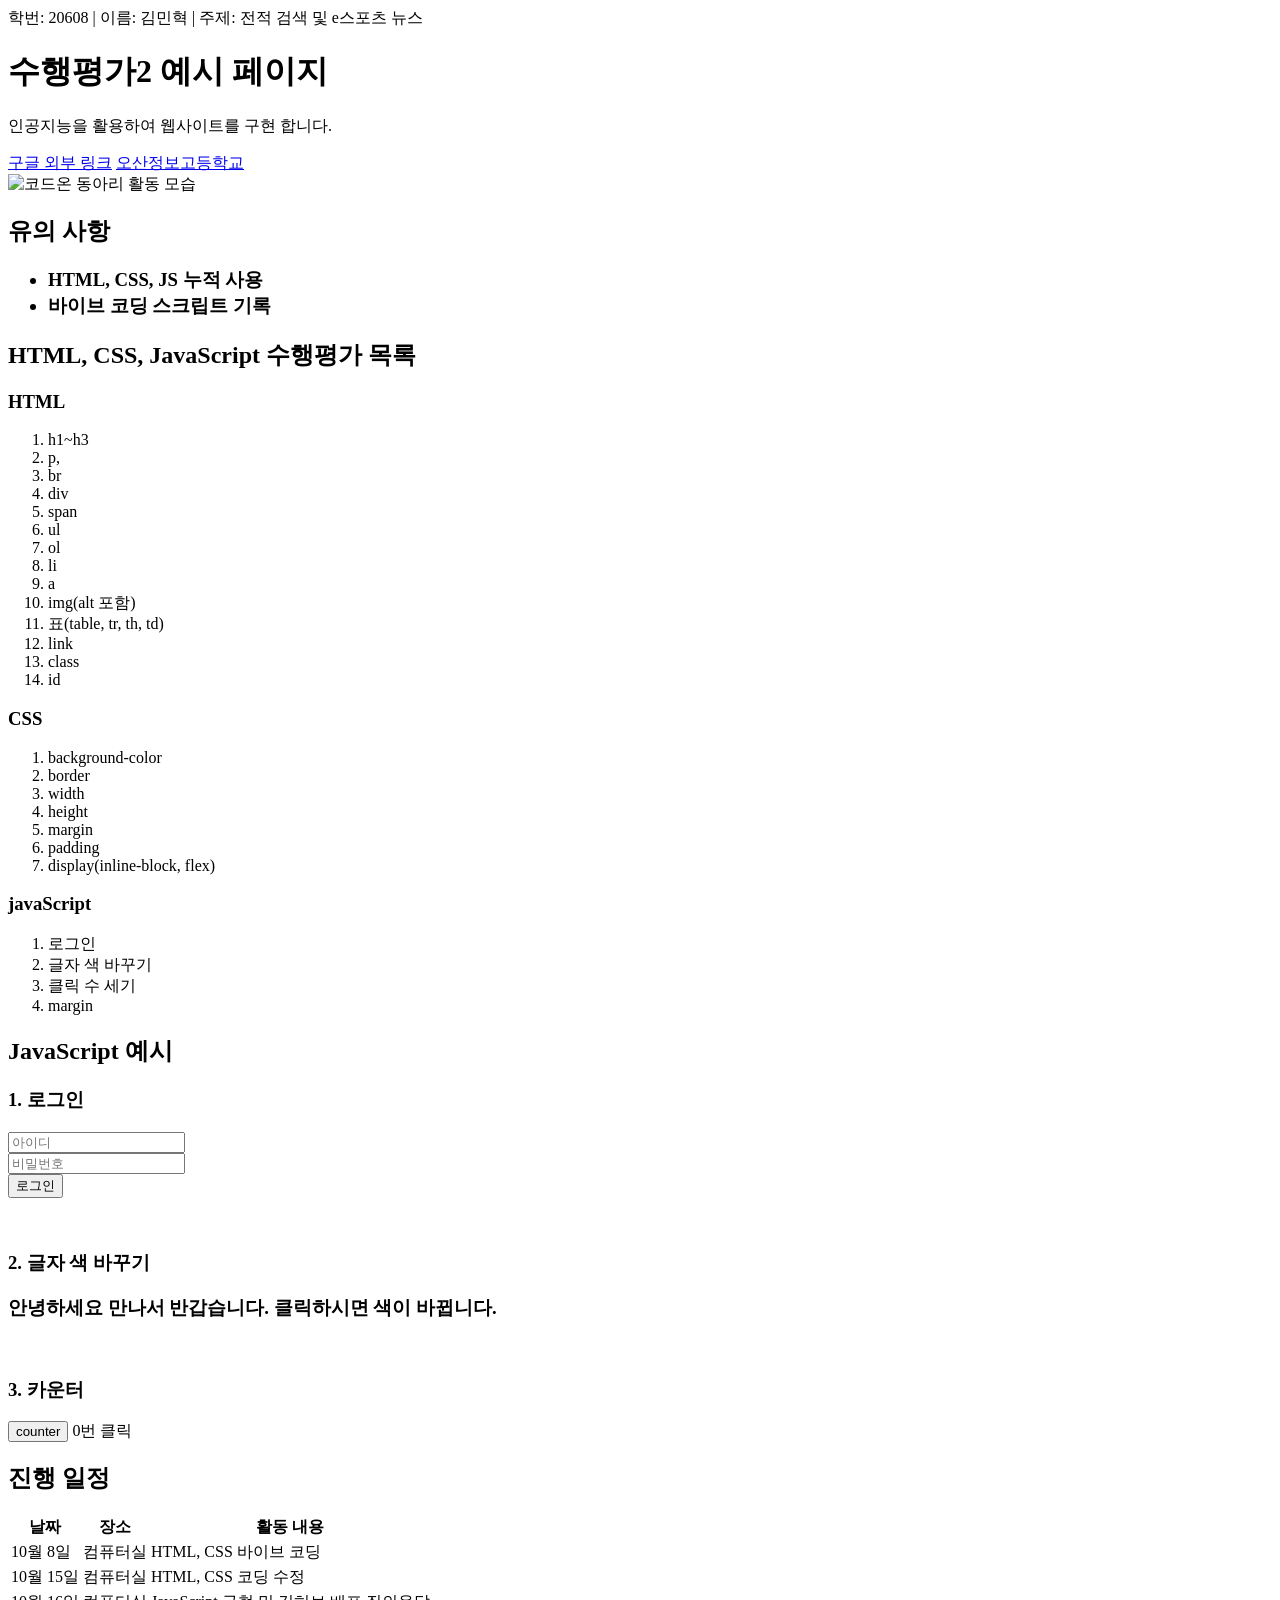
==== commit a2fd3ab2: "Update index.html" ====
--- a/index.html
+++ b/index.html
@@ -1,1330 +1,137 @@
 <!DOCTYPE html>
 <html lang="ko">
+
 <head>
   <meta charset="UTF-8">
   <meta name="viewport" content="width=device-width, initial-scale=1.0">
-  <title>GG.SEARCH - 전적 검색 및 JavaScript 예시</title>
-  <style>
-    :root {
-      --bg-dark: #0a0e17;
-      --card-navy: #121c2d;
-      --accent-navy: #1b2a4a;
-      --border-navy: #25375c;
-      --gold-main: #d4af37;
-      --gold-light: #f3e5ab;
-      --gold-hover: #b89327;
-      --gold-glow: rgba(212, 175, 55, 0.25);
-      --text-main: #f0f4f8;
-      --text-muted: #94a3b8;
-      --win-blue: #3b82f6;
-      --chip-bg: #1e293b;
-      --heart-active: #ef4444;
-      --shadow-sm: 0 4px 6px -1px rgba(0, 0, 0, 0.3);
-      --shadow-lg: 0 10px 25px -5px rgba(0, 0, 0, 0.5);
-    }
+  <title>20608 김민혁 - 수행평가2 예시 페이지</title>
+  <link rel="stylesheet" href="style.css">
+  <script src="script.js" defer></script>
+</head>
 
-    body.light-mode {
-      --bg-dark: #f1f5f9;
-      --card-navy: #ffffff;
-      --accent-navy: #e2e8f0;
-      --border-navy: #cbd5e1;
-      --gold-main: #b8860b;
-      --gold-light: #785202;
-      --gold-hover: #966c06;
-      --gold-glow: rgba(184, 134, 11, 0.15);
-      --text-main: #0f172a;
-      --text-muted: #64748b;
-      --win-blue: #2563eb;
-      --chip-bg: #e2e8f0;
-      --shadow-sm: 0 4px 6px -1px rgba(0, 0, 0, 0.05);
-      --shadow-lg: 0 10px 25px -5px rgba(0, 0, 0, 0.1);
-    }
-
-    * {
-      box-sizing: border-box;
-      margin: 0;
-      padding: 0;
-      font-family: 'Pretendard', -apple-system, BlinkMacSystemFont, system-ui, Roboto, sans-serif;
-      transition: background-color 0.25s ease, color 0.25s ease, border-color 0.25s ease;
-    }
-
-    body {
-      background-color: var(--bg-dark);
-      color: var(--text-main);
-      display: flex;
-      flex-direction: column;
-      align-items: center;
-      min-height: 100vh;
-      padding: 20px 15px 60px 15px;
-    }
-
-    .container {
-      width: 100%;
-      max-width: 1280px;
-      display: flex;
-      flex-direction: column;
-      gap: 20px;
-    }
-
-    /* 학번/이름 정보 상단 바 */
-    .info-header {
-      background: var(--card-navy);
-      border: 2px solid var(--gold-main);
-      border-radius: 10px;
-      padding: 12px 20px;
-      display: flex;
-      justify-content: space-between;
-      align-items: center;
-      box-shadow: var(--shadow-sm);
-      flex-wrap: wrap;
-      gap: 10px;
-    }
-
-    .info-details {
-      display: flex;
-      align-items: center;
-      gap: 15px;
-      font-size: 0.92rem;
-      flex-wrap: wrap;
-    }
-
-    .info-details span {
-      color: var(--gold-main);
-      font-weight: 700;
-    }
-
-    .theme-toggle-btn {
-      background: var(--accent-navy);
-      border: 1px solid var(--border-navy);
-      color: var(--text-main);
-      padding: 8px 16px;
-      border-radius: 20px;
-      cursor: pointer;
-      font-weight: 600;
-      font-size: 0.85rem;
-      display: flex;
-      align-items: center;
-      gap: 8px;
-    }
-
-    .theme-toggle-btn:hover {
-      border-color: var(--gold-main);
-      color: var(--gold-main);
-    }
-
-    /* 1. 헤더 영역 & 검색창 */
-    .header-section {
-      background: linear-gradient(135deg, var(--card-navy) 0%, var(--accent-navy) 100%);
-      border: 2px solid var(--gold-main);
-      border-radius: 16px;
-      padding: 28px 20px;
-      text-align: center;
-      box-shadow: 0 0 20px var(--gold-glow);
-      position: relative;
-    }
-
-    .search-title {
-      color: var(--gold-main);
-      font-size: 1.6rem;
-      margin-bottom: 18px;
-      font-weight: 800;
-      letter-spacing: -0.5px;
-      display: flex;
-      align-items: center;
-      justify-content: center;
-      gap: 10px;
-    }
-
-    .search-box-wrapper {
-      max-width: 680px;
-      margin: 0 auto;
-      display: flex;
-      flex-direction: column;
-      gap: 12px;
-    }
-
-    .search-box {
-      display: flex;
-      position: relative;
-      align-items: center;
-      width: 100%;
-    }
-
-    .search-input {
-      width: 100%;
-      padding: 15px 120px 15px 20px;
-      border-radius: 10px;
-      border: 2px solid var(--gold-main);
-      background-color: var(--bg-dark);
-      color: var(--text-main);
-      font-size: 1rem;
-      outline: none;
-    }
-
-    .search-input:focus {
-      box-shadow: 0 0 12px var(--gold-glow);
-    }
-
-    .clear-btn {
-      position: absolute;
-      right: 110px;
-      background: none;
-      border: none;
-      color: var(--text-muted);
-      font-size: 1rem;
-      cursor: pointer;
-      display: none;
-      padding: 5px;
-    }
-
-    .clear-btn:hover {
-      color: var(--text-main);
-    }
-
-    .search-btn {
-      position: absolute;
-      right: 6px;
-      padding: 10px 22px;
-      background: linear-gradient(135deg, var(--gold-main) 0%, var(--gold-hover) 100%);
-      border: none;
-      border-radius: 8px;
-      color: #0a0e17;
-      font-weight: 700;
-      font-size: 0.95rem;
-      cursor: pointer;
-      display: flex;
-      align-items: center;
-      gap: 6px;
-    }
-
-    .search-btn:hover {
-      transform: translateY(-1px);
-      box-shadow: 0 4px 10px var(--gold-glow);
-    }
-
-    /* 최근 검색어 저장 칩 */
-    .recent-searches {
-      display: flex;
-      align-items: center;
-      gap: 8px;
-      flex-wrap: wrap;
-      justify-content: center;
-      font-size: 0.85rem;
-      color: var(--text-muted);
-      min-height: 28px;
-    }
-
-    .search-chip {
-      background-color: var(--chip-bg);
-      border: 1px solid var(--border-navy);
-      color: var(--text-main);
-      padding: 4px 10px;
-      border-radius: 15px;
-      display: flex;
-      align-items: center;
-      gap: 6px;
-      cursor: pointer;
-      font-size: 0.8rem;
-    }
-
-    .search-chip:hover {
-      border-color: var(--gold-main);
-    }
-
-    .chip-remove {
-      color: var(--text-muted);
-      font-size: 0.75rem;
-    }
-
-    .chip-remove:hover {
-      color: var(--heart-active);
-    }
-
-    /* 본문 및 사이드바 반응형 레이아웃 */
-    .content-wrapper {
-      display: flex;
-      gap: 20px;
-    }
-
-    .main-content {
-      flex: 3.8;
-      display: flex;
-      flex-direction: column;
-      gap: 20px;
-    }
-
-    /* 4. 관심 영역 (개인화 즐겨찾기) */
-    .favorite-section {
-      background-color: var(--card-navy);
-      border: 2px solid var(--border-navy);
-      border-radius: 14px;
-      padding: 20px;
-      box-shadow: var(--shadow-sm);
-    }
-
-    .section-header {
-      display: flex;
-      justify-content: space-between;
-      align-items: center;
-      margin-bottom: 15px;
-    }
-
-    .section-title {
-      font-size: 1.15rem;
-      color: var(--gold-main);
-      font-weight: 700;
-      display: flex;
-      align-items: center;
-      gap: 8px;
-    }
-
-    .favorite-icons {
-      display: flex;
-      justify-content: flex-start;
-      align-items: center;
-      gap: 15px;
-      overflow-x: auto;
-      padding-bottom: 5px;
-    }
-
-    .fav-item {
-      display: flex;
-      flex-direction: column;
-      align-items: center;
-      gap: 8px;
-      min-width: 75px;
-      cursor: pointer;
-      position: relative;
-    }
-
-    .fav-circle {
-      width: 65px;
-      height: 65px;
-      border-radius: 50%;
-      background: linear-gradient(135deg, var(--accent-navy) 0%, var(--card-navy) 100%);
-      border: 2px solid var(--gold-main);
-      box-shadow: 0 0 10px var(--gold-glow);
-      display: flex;
-      justify-content: center;
-      align-items: center;
-      font-size: 1.7rem;
-    }
-
-    .fav-item:hover .fav-circle {
-      transform: translateY(-3px);
-      box-shadow: 0 6px 15px var(--gold-glow);
-    }
-
-    .fav-name {
-      font-size: 0.82rem;
-      color: var(--text-main);
-      font-weight: 600;
-      text-align: center;
-      white-space: nowrap;
-    }
-
-    .fav-remove-btn {
-      position: absolute;
-      top: 0;
-      right: 2px;
-      background: var(--heart-active);
-      color: #fff;
-      border: none;
-      border-radius: 50%;
-      width: 18px;
-      height: 18px;
-      font-size: 0.65rem;
-      cursor: pointer;
-      display: flex;
-      align-items: center;
-      justify-content: center;
-    }
-
-    /* 5. 하이라이트 배너 */
-    .highlight-banner {
-      background: linear-gradient(180deg, rgba(10,14,23,0.3) 0%, rgba(10,14,23,0.95) 100%), url('https://picsum.photos/900/320?game') center/cover;
-      border: 2px solid var(--border-navy);
-      border-radius: 14px;
-      height: 200px;
-      display: flex;
-      flex-direction: column;
-      justify-content: flex-end;
-      padding: 22px;
-      position: relative;
-      overflow: hidden;
-      box-shadow: var(--shadow-sm);
-    }
-
-    .banner-badge {
-      position: absolute;
-      top: 15px;
-      left: 15px;
-      background-color: var(--gold-main);
-      color: #000;
-      font-weight: 800;
-      font-size: 0.75rem;
-      padding: 4px 10px;
-      border-radius: 4px;
-      letter-spacing: 0.5px;
-    }
-
-    .banner-title {
-      font-size: 1.35rem;
-      color: #ffffff;
-      font-weight: 800;
-      text-shadow: 0 2px 4px rgba(0,0,0,0.8);
-    }
-
-    .banner-desc {
-      color: var(--gold-light);
-      font-size: 0.9rem;
-      margin-top: 4px;
-      text-shadow: 0 1px 2px rgba(0,0,0,0.8);
-    }
-
-    /* 메인 피드 & 포지션 필터 */
-    .meta-feed {
-      background-color: var(--card-navy);
-      border: 2px solid var(--border-navy);
-      border-radius: 14px;
-      padding: 20px;
-      box-shadow: var(--shadow-sm);
-    }
-
-    .position-filter-bar {
-      display: flex;
-      gap: 8px;
-      margin: 15px 0 20px 0;
-      flex-wrap: wrap;
-    }
-
-    .filter-btn {
-      background: var(--accent-navy);
-      border: 1px solid var(--border-navy);
-      color: var(--text-muted);
-      padding: 8px 16px;
-      border-radius: 8px;
-      cursor: pointer;
-      font-weight: 600;
-      font-size: 0.88rem;
-      display: flex;
-      align-items: center;
-      gap: 6px;
-    }
-
-    .filter-btn.active, .filter-btn:hover {
-      background: var(--gold-main);
-      color: #0a0e17;
-      border-color: var(--gold-main);
-      font-weight: 700;
-    }
-
-    .champion-grid {
-      display: grid;
-      grid-template-columns: repeat(auto-fill, minmax(150px, 1fr));
-      gap: 15px;
-    }
-
-    .champ-card {
-      background-color: var(--accent-navy);
-      border: 1px solid var(--border-navy);
-      border-radius: 10px;
-      padding: 14px;
-      text-align: center;
-      position: relative;
-      display: flex;
-      flex-direction: column;
-      align-items: center;
-    }
-
-    .champ-card:hover {
-      border-color: var(--gold-main);
-      transform: translateY(-2px);
-    }
-
-    .heart-btn {
-      position: absolute;
-      top: 10px;
-      right: 10px;
-      background: none;
-      border: none;
-      color: var(--text-muted);
-      font-size: 1.1rem;
-      cursor: pointer;
-    }
-
-    .heart-btn.active {
-      color: var(--heart-active);
-    }
-
-    .champ-avatar {
-      font-size: 2.2rem;
-      margin: 6px 0;
-    }
-
-    .champ-badge {
-      background-color: rgba(212, 175, 55, 0.15);
-      color: var(--gold-main);
-      font-weight: 700;
-      font-size: 0.72rem;
-      padding: 2px 8px;
-      border-radius: 4px;
-      border: 1px solid var(--gold-main);
-    }
-
-    .champ-name {
-      font-size: 0.98rem;
-      font-weight: 700;
-      margin: 6px 0 4px 0;
-    }
-
-    .champ-stats {
-      font-size: 0.78rem;
-      color: var(--text-muted);
-      display: flex;
-      flex-direction: column;
-      gap: 2px;
-    }
-
-    /* 📌 JavaScript 실습 예시 3가지 전용 섹션 */
-    .js-demo-section {
-      background-color: var(--card-navy);
-      border: 2px solid var(--gold-main);
-      border-radius: 14px;
-      padding: 22px;
-      box-shadow: var(--shadow-sm);
-      display: flex;
-      flex-direction: column;
-      gap: 20px;
-    }
-
-    .js-demo-title {
-      font-size: 1.3rem;
-      font-weight: 800;
-      color: var(--gold-main);
-      border-bottom: 2px solid var(--border-navy);
-      padding-bottom: 10px;
-    }
-
-    .js-example-box {
-      background-color: var(--accent-navy);
-      border: 1px solid var(--border-navy);
-      border-radius: 10px;
-      padding: 16px;
-      display: flex;
-      flex-direction: column;
-      gap: 12px;
-    }
-
-    .js-example-header {
-      font-size: 1.05rem;
-      font-weight: 700;
-      color: var(--text-main);
-    }
-
-    /* 1. 로그인 폼 */
-    .login-form {
-      display: flex;
-      flex-direction: column;
-      gap: 8px;
-      max-width: 280px;
-    }
-
-    .login-input {
-      padding: 8px 12px;
-      border: 1px solid var(--border-navy);
-      border-radius: 4px;
-      background-color: var(--bg-dark);
-      color: var(--text-main);
-      font-size: 0.9rem;
-      outline: none;
-    }
-
-    .login-input:focus {
-      border-color: var(--gold-main);
-    }
-
-    .login-btn {
-      padding: 8px;
-      background-color: var(--card-navy);
-      border: 1px solid var(--gold-main);
-      color: var(--gold-main);
-      font-weight: bold;
-      border-radius: 4px;
-      cursor: pointer;
-      width: 80px;
-    }
-
-    .login-btn:hover {
-      background-color: var(--gold-main);
-      color: #000;
-    }
-
-    /* 2. 글자 색 바꾸기 */
-    .color-change-text {
-      font-size: 1.05rem;
-      font-weight: 700;
-      color: #00b4d8;
-      cursor: pointer;
-      user-select: none;
-      padding: 8px 0;
-      transition: color 0.2s ease;
-    }
-
-    /* 3. 카운터 */
-    .counter-wrapper {
-      display: flex;
-      align-items: center;
-      gap: 12px;
-    }
-
-    .counter-btn {
-      padding: 6px 14px;
-      background-color: var(--card-navy);
-      border: 1px solid var(--border-navy);
-      color: var(--text-main);
-      border-radius: 4px;
-      cursor: pointer;
-      font-weight: bold;
-    }
-
-    .counter-btn:hover {
-      border-color: var(--gold-main);
-      color: var(--gold-main);
-    }
-
-    /* 2. 사이드바 영역 (탭, 타이머, 승패예측) */
-    .side-menu {
-      flex: 1.2;
-      min-width: 280px;
-      display: flex;
-      flex-direction: column;
-      gap: 18px;
-    }
-
-    .side-card {
-      background-color: var(--card-navy);
-      border: 2px solid var(--border-navy);
-      border-radius: 14px;
-      padding: 18px;
-      box-shadow: var(--shadow-sm);
-    }
-
-    /* 사이드바 탭 메뉴 */
-    .tab-header {
-      display: flex;
-      border-bottom: 2px solid var(--border-navy);
-      margin-bottom: 15px;
-    }
-
-    .tab-btn {
-      flex: 1;
-      padding: 10px 4px;
-      background: none;
-      border: none;
-      color: var(--text-muted);
-      font-weight: 700;
-      font-size: 0.85rem;
-      cursor: pointer;
-      border-bottom: 3px solid transparent;
-      margin-bottom: -2px;
-    }
-
-    .tab-btn.active {
-      color: var(--gold-main);
-      border-bottom-color: var(--gold-main);
-    }
-
-    .tab-content {
-      display: none;
-    }
-
-    .tab-content.active {
-      display: block;
-    }
-
-    /* LCK 카운트다운 타이머 */
-    .timer-box {
-      background: linear-gradient(135deg, var(--accent-navy) 0%, var(--bg-dark) 100%);
-      border: 1px solid var(--gold-main);
-      border-radius: 10px;
-      padding: 12px;
-      text-align: center;
-      margin-bottom: 15px;
-    }
-
-    .timer-title {
-      font-size: 0.8rem;
-      color: var(--text-muted);
-      margin-bottom: 4px;
-    }
-
-    .timer-match {
-      font-weight: 700;
-      color: var(--gold-main);
-      font-size: 0.95rem;
-      margin-bottom: 6px;
-    }
-
-    .timer-clock {
-      font-family: monospace;
-      font-size: 1.25rem;
-      font-weight: 800;
-      color: #ffffff;
-      letter-spacing: 1px;
-    }
-
-    /* LCK 승패 예측 투표 */
-    .poll-section {
-      background: var(--accent-navy);
-      border-radius: 10px;
-      padding: 12px;
-      margin-top: 10px;
-    }
-
-    .poll-title {
-      font-size: 0.85rem;
-      font-weight: 700;
-      color: var(--gold-main);
-      margin-bottom: 10px;
-      text-align: center;
-    }
-
-    .poll-buttons {
-      display: flex;
-      gap: 8px;
-    }
-
-    .poll-btn {
-      flex: 1;
-      padding: 8px;
-      border: 1px solid var(--border-navy);
-      background-color: var(--card-navy);
-      color: var(--text-main);
-      border-radius: 6px;
-      cursor: pointer;
-      font-weight: 700;
-      font-size: 0.85rem;
-    }
-
-    .poll-btn:hover {
-      border-color: var(--gold-main);
-      color: var(--gold-main);
-    }
-
-    .poll-result-bar {
-      margin-top: 10px;
-      background-color: var(--bg-dark);
-      border-radius: 6px;
-      height: 12px;
-      display: flex;
-      overflow: hidden;
-    }
-
-    .poll-fill-t1 {
-      background-color: #3b82f6;
-      height: 100%;
-      width: 50%;
-      transition: width 0.5s ease;
-    }
-
-    .poll-fill-gen {
-      background-color: var(--gold-main);
-      height: 100%;
-      width: 50%;
-      transition: width 0.5s ease;
-    }
-
-    .poll-percentages {
-      display: flex;
-      justify-content: space-between;
-      font-size: 0.75rem;
-      margin-top: 4px;
-      color: var(--text-muted);
-      font-weight: 600;
-    }
-
-    /* 사이드 리스트 */
-    .side-list {
-      list-style: none;
-      display: flex;
-      flex-direction: column;
-      gap: 10px;
-      font-size: 0.85rem;
-    }
-
-    .side-list li {
-      display: flex;
-      justify-content: space-between;
-      align-items: center;
-      padding-bottom: 8px;
-      border-bottom: 1px solid var(--border-navy);
-    }
-
-    /* 로딩 스피너 오버레이 */
-    .loading-overlay {
-      position: fixed;
-      top: 0;
-      left: 0;
-      width: 100vw;
-      height: 100vh;
-      background: rgba(10, 14, 23, 0.75);
-      backdrop-filter: blur(4px);
-      display: none;
-      justify-content: center;
-      align-items: center;
-      flex-direction: column;
-      z-index: 9999;
-    }
-
-    .spinner {
-      width: 50px;
-      height: 50px;
-      border: 5px solid var(--border-navy);
-      border-top: 5px solid var(--gold-main);
-      border-radius: 50%;
-      animation: spin 0.8s linear infinite;
-    }
-
-    @keyframes spin {
-      0% { transform: rotate(0deg); }
-      100% { transform: rotate(360deg); }
-    }
-
-    .loading-text {
-      margin-top: 15px;
-      color: var(--gold-main);
-      font-weight: 700;
-      font-size: 1.05rem;
-    }
-
-    /* TOP 플로팅 버튼 */
-    .top-btn {
-      position: fixed;
-      bottom: 25px;
-      right: 25px;
-      width: 48px;
-      height: 48px;
-      background: var(--gold-main);
-      color: #0a0e17;
-      border: none;
-      border-radius: 50%;
-      box-shadow: 0 4px 15px var(--gold-glow);
-      font-size: 1.2rem;
-      cursor: pointer;
-      display: none;
-      justify-content: center;
-      align-items: center;
-      z-index: 100;
-    }
-
-    .top-btn:hover {
-      transform: translateY(-3px);
-      background: var(--gold-light);
-    }
-
-    /* 토스트 알림 메시지 */
-    .toast-container {
-      position: fixed;
-      bottom: 25px;
-      left: 25px;
-      display: flex;
-      flex-direction: column;
-      gap: 10px;
-      z-index: 9999;
-    }
-
-    .toast {
-      background: var(--card-navy);
-      color: var(--text-main);
-      border-left: 4px solid var(--gold-main);
-      padding: 12px 18px;
-      border-radius: 6px;
-      box-shadow: var(--shadow-lg);
-      font-size: 0.9rem;
-      font-weight: 600;
-      display: flex;
-      align-items: center;
-      gap: 10px;
-      animation: slideIn 0.3s ease, fadeOut 0.3s ease 2.7s forwards;
-    }
-
-    @keyframes slideIn {
-      from { transform: translateX(-100%); opacity: 0; }
-      to { transform: translateX(0); opacity: 1; }
-    }
-
-    @keyframes fadeOut {
-      from { opacity: 1; }
-      to { opacity: 0; }
-    }
-
-    /* 모바일 반응형 */
-    @media (max-width: 900px) {
-      .content-wrapper {
-        flex-direction: column;
-      }
-      .side-menu {
-        width: 100%;
-      }
-    }
-  </style>
-</head>
 <body>
-
-  <!-- 로딩 스피너 오버레이 -->
-  <div class="loading-overlay" id="loadingOverlay">
-    <div class="spinner"></div>
-    <div class="loading-text">전적 및 매치 데이터를 분석하는 중...</div>
-  </div>
-
-  <!-- 토스트 알림 컨테이너 -->
-  <div class="toast-container" id="toastContainer"></div>
-
-  <!-- 맨 위로 가기 버튼 -->
-  <button class="top-btn" id="topBtn" onclick="scrollToTop()">▲</button>
-
-  <div class="container">
+  <div id="wrap">
     
-    <!-- 학번/이름 및 디자인 목표 상단바 -->
-    <div class="info-header">
-      <div class="info-details">
-        <div><span>학번:</span> 20608</div>
-        <div><span>이름:</span> 김민혁</div>
-        <div><span>주제:</span> 전적 검색 및 e스포츠 뉴스 공유</div>
-      </div>
-      <button class="theme-toggle-btn" onclick="toggleTheme()">
-        <span id="themeIcon">☀️</span> <span id="themeText">라이트 모드</span>
-      </button>
+    <!-- 학생 정보 상단 띠 -->
+    <div class="student-bar">
+      <span>학번: 20608</span> | <span>이름: 김민혁</span> | <span>주제: 전적 검색 및 e스포츠 뉴스</span>
     </div>
 
-    <!-- 1. 헤더 영역 (통합 전적 검색) -->
-    <header class="header-section">
-      <div class="search-title">⚔️ GG.SEARCH 통합 전적 검색</div>
-      <div class="search-box-wrapper">
-        <div class="search-box">
-          <input type="text" class="search-input" id="searchInput" placeholder="소환사명 또는 챔피언 이름 (예: Hide on bush)" onkeyup="handleKeyUp(event)" oninput="toggleClearBtn()">
-          <button class="clear-btn" id="clearBtn" onclick="clearSearchInput()">✕</button>
-          <button class="search-btn" onclick="executeSearch()">🔍 검색하기</button>
-        </div>
-        <!-- 최근 검색어 저장 영역 (LocalStorage) -->
-        <div class="recent-searches" id="recentSearches">
-          <span>최근 검색:</span>
-          <!-- 스크립트로 태그 삽입됨 -->
-        </div>
+    <h1>수행평가2 예시 페이지</h1>
+    <p class="intro">인공지능을 활용하여 웹사이트를 구현 합니다.<br></p>
+
+    <div id="menu">
+      <a class="link" href="https://google.com" target="_blank">구글 외부 링크</a>
+      <a class="link" href="https://osani-h.goehs.kr/" target="_blank">오산정보고등학교</a>
+    </div>
+
+    <img class="photo" src="photo.svg" alt="코드온 동아리 활동 모습">
+
+    <h2>유의 사항</h2>
+    <div class="box">
+      <h3>
+        <ul>
+          <li>HTML, CSS, JS 누적 사용</li>
+          <li>바이브 코딩 스크립트 기록</li>
+        </ul>
+      </h3>
+    </div>
+
+    <h2>HTML, CSS, JavaScript 수행평가 목록</h2>
+    <div id="cards">
+      <div class="card">
+        <h3>HTML</h3>
+        <ol>
+          <li>h1~h3</li>
+          <li>p,</li>
+          <li>br</li>
+          <li>div</li>
+          <li>span</li>
+          <li>ul</li>
+          <li>ol</li>
+          <li>li</li>
+          <li>a</li>
+          <li>img(alt 포함)</li>
+          <li>표(table, tr, th, td)</li>
+          <li>link</li>
+          <li>class</li>
+          <li>id</li>
+        </ol>
       </div>
-    </header>
+      <div class="card">
+        <h3>CSS</h3>
+        <ol>
+          <li>background-color</li>
+          <li>border</li>
+          <li>width</li>
+          <li>height</li>
+          <li>margin</li>
+          <li>padding</li>
+          <li>display(inline-block, flex)</li>
+        </ol>
+      </div>
+      <div class="card">
+        <h3>javaScript</h3>
+        <ol>
+          <li>로그인</li>
+          <li>글자 색 바꾸기</li>
+          <li>클릭 수 세기</li>
+          <li>margin</li>
+        </ol>
+      </div>
+    </div>
 
-    <!-- 메인 레이아웃 (본문 80% + 사이드 20%) -->
-    <div class="content-wrapper">
-      
-      <!-- 3. 본문 영역 -->
-      <main class="main-content">
-        
-        <!-- 4. 관심 영역 (모스트 챔피언/프로게이머) -->
-        <section class="favorite-section">
-          <div class="section-header">
-            <div class="section-title">⭐ 관심 영역 (즐겨찾기 5종)</div>
-          </div>
-          <div class="favorite-icons" id="favoriteIcons">
-            <!-- 자바스크립트로 동적 렌더링됨 -->
-          </div>
-        </section>
+    <h2>JavaScript 예시</h2>
 
-        <!-- 5. 하이라이트 영상/스킨 중앙 배치 -->
-        <section class="highlight-banner">
-          <span class="banner-badge">NEW PATCH HIGHLIGHT</span>
-          <div class="banner-title">🎬 14.20 패치 하이라이트 & 신규 전설급 스킨 공개</div>
-          <div class="banner-desc">금주의 명장면 매드무비 및 챔피언 밸런스 패치 핵심 요약 영상을 확인하세요.</div>
-        </section>
+    <!-- 1. 로그인 -->
+    <h3>1. 로그인</h3>
+    <form id="loginForm">
+      <input type="text" id="user_Id" placeholder="아이디" required>
+      <br>
+      <input type="password" id="user_Pw" placeholder="비밀번호" required>
+      <br>
+      <button type="submit">로그인</button>
+    </form>
+    <p id="loginMessage" class="status-msg"></p>
+    <br>
 
-        <!-- 📌 [추가됨] JavaScript 실습 예시 3가지 섹션 -->
-        <section class="js-demo-section">
-          <div class="js-demo-title">📜 JavaScript 실습 예시</div>
+    <!-- 2. 글자 색 바꾸기 -->
+    <h3 id="textColor">2. 글자 색 바꾸기</h3>
+    <h3 id="text_message">안녕하세요 만나서 반갑습니다. 클릭하시면 색이 바뀝니다.</h3>
+    <br>
 
-          <!-- 예시 1. 로그인 -->
-          <div class="js-example-box">
-            <div class="js-example-header">1. 로그인</div>
-            <div class="login-form">
-              <input type="text" id="loginId" class="login-input" placeholder="아이디">
-              <input type="password" id="loginPw" class="login-input" placeholder="비밀번호">
-              <button class="login-btn" onclick="handleDemoLogin()">로그인</button>
-            </div>
-          </div>
+    <!-- 3. 카운터 -->
+    <h3>3. 카운터</h3>
+    <button id="counter">counter</button>
+    <label id="count_number">0번 클릭</label>
+    <p id="number"></p>
 
-          <!-- 예시 2. 글자 색 바꾸기 -->
-          <div class="js-example-box">
-            <div class="js-example-header">2. 글자 색 바꾸기</div>
-            <div class="color-change-text" id="colorText" onclick="changeTextColor()">
-              안녕하세요 만나서 반갑습니다. 클릭하시면 색이 바뀝니다.
-            </div>
-          </div>
+    <!-- 진행 일정 표 -->
+    <h2>진행 일정</h2>
+    <table>
+      <tr>
+        <th>날짜</th>
+        <th>장소</th>
+        <th>활동 내용</th>
+      </tr>
+      <tr>
+        <td>10월 8일</td>
+        <td>컴퓨터실</td>
+        <td>HTML, CSS 바이브 코딩</td>
+      </tr>
+      <tr>
+        <td>10월 15일</td>
+        <td>컴퓨터실</td>
+        <td>HTML, CSS 코딩 수정</td>
+      </tr>
+      <tr>
+        <td>10월 16일</td>
+        <td>컴퓨터실</td>
+        <td>JavaScript 구현 및 깃허브 배포 질의응답</td>
+      </tr>
+    </table>
 
-          <!-- 예시 3. 카운터 -->
-          <div class="js-example-box">
-            <div class="js-example-header">3. 카운터</div>
-            <div class="counter-wrapper">
-              <button class="counter-btn" onclick="incrementCounter()">counter</button>
-              <span id="counterText" style="font-weight: bold; font-size: 0.95rem;">0번 클릭</span>
-              <button class="counter-btn" style="font-size:0.75rem; padding:4px 8px;" onclick="resetCounter()">초기화</button>
-            </div>
-          </div>
-        </section>
+  </div>
+</body>
 
-        <!-- 메인 피드 (포지션 필터 & 1티어 챔피언) -->
-        <section class="meta-feed">
-          <div class="section-title">📊 실시간 게임 메타 분석 & 1티어 챔피언</div>
-          
-          <!-- 포지션 필터 버튼 -->
-          <div class="position-filter-bar">
-            <button class="filter-btn active" onclick="filterPosition('ALL', this)">🌐 전체</button>
-            <button class="filter-btn" onclick="filterPosition('TOP', this)">⚔️ 탑</button>
-            <button class="filter-btn" onclick="filterPosition('JGL', this)">🌲 정글</button>
-            <button class="filter-btn" onclick="filterPosition('MID', this)">🧙‍♂️ 미드</button>
-            <button class="filter-btn" onclick="filterPosition('ADC', this)">🏹 원딜</button>
-            <button class="filter-btn" onclick="filterPosition('SUP', this)">🛡️ 서폿</button>
-          </div>
-
-          <!-- 챔피언 그리드 -->
-          <div class="champion-grid" id="championGrid">
-            <!-- JS 동적 생성 -->
-          </div>
-        </section>
-
-      </main>
-
-      <!-- 2. 사이드 메뉴 -->
-      <aside class="side-menu">
-        
-        <div class="side-card">
-          <!-- 탭 헤더 -->
-          <div class="tab-header">
-            <button class="tab-btn active" onclick="switchTab('tab-schedule', this)">📅 경기 일정</button>
-            <button class="tab-btn" onclick="switchTab('tab-patch', this)">📜 패치 노트</button>
-            <button class="tab-btn" onclick="switchTab('tab-community', this)">🔥 인기글</button>
-          </div>
-
-          <!-- 탭 1: 경기 일정 & 타이머 & 승패예측 -->
-          <div class="tab-content active" id="tab-schedule">
-            <div class="timer-box">
-              <div class="timer-title">NEXT MATCH COUNTDOWN</div>
-              <div class="timer-match">T1 vs GEN.G</div>
-              <div class="timer-clock" id="countdownClock">02 : 15 : 30</div>
-            </div>
-
-            <ul class="side-list">
-              <li><span>17:00 (LCK)</span> <strong style="color:var(--gold-main)">T1 vs GEN.G</strong></li>
-              <li><span>20:00 (LCK)</span> <span>DK vs KT</span></li>
-            </ul>
-
-            <!-- 승패 예측 투표 -->
-            <div class="poll-section">
-              <div class="poll-title">🗳️ 오늘의 승리 팀 예측</div>
-              <div class="poll-buttons">
-                <button class="poll-btn" id="btnVoteT1" onclick="vote('T1')">T1</button>
-                <button class="poll-btn" id="btnVoteGen" onclick="vote('GEN')">GEN.G</button>
-              </div>
-              <div class="poll-result-bar">
-                <div class="poll-fill-t1" id="fillT1"></div>
-                <div class="poll-fill-gen" id="fillGen"></div>
-              </div>
-              <div class="poll-percentages">
-                <span id="textPercentT1">T1 50%</span>
-                <span id="textPercentGen">GEN.G 50%</span>
-              </div>
-            </div>
-          </div>
-
-          <!-- 탭 2: 패치 노트 -->
-          <div class="tab-content" id="tab-patch">
-            <ul class="side-list">
-              <li><span>14.20 패치</span> <span>챔피언 밸런스 조정</span></li>
-              <li><span>신규 스킨</span> <span>용의 유산 라인업</span></li>
-              <li><span>아이템</span> <span>지평선의 메아리 버프</span></li>
-            </ul>
-          </div>
-
-          <!-- 탭 3: 커뮤니티 인기글 -->
-          <div class="tab-content" id="tab-community">
-            <ul class="side-list">
-              <li><span>솔랭 티어 올리는 팁 5가지</span></li>
-              <li><span>이번 패치 최대 수혜 챔피언</span></li>
-              <li><span>프로게이머 단편 영화 리뷰</span></li>
-            </ul>
-          </div>
-
-        </div>
-
-      </aside>
-
-    </div>
-  </div>
-
-  <script>
-    // --- 1. 데이터 세팅 ---
-    const champions = [
-      { id: 'ahri', name: '아리', pos: 'MID', icon: '🦊', tier: 'OP 1티어', winRate: '52.4%', pickRate: '14.2%' },
-      { id: 'kaisa', name: '카이사', pos: 'ADC', icon: '🎯', tier: 'OP 1티어', winRate: '51.8%', pickRate: '22.5%' },
-      { id: 'j4', name: '자르반 4세', pos: 'JGL', icon: '👑', tier: '1티어', winRate: '52.1%', pickRate: '9.8%' },
-      { id: 'thresh', name: '쓰레쉬', pos: 'SUP', icon: '⚓', tier: '1티어', winRate: '51.2%', pickRate: '12.1%' },
-      { id: 'aatrox', name: '아트록스', pos: 'TOP', icon: '⚔️', tier: '1티어', winRate: '50.9%', pickRate: '11.4%' },
-      { id: 'leesin', name: '리 신', pos: 'JGL', icon: '🥊', tier: '2티어', winRate: '49.8%', pickRate: '18.3%' }
-    ];
-
-    let favoriteChamps = ['ahri', 'kaisa', 'j4', 'thresh', 'aatrox'];
-    let recentSearchList = JSON.parse(localStorage.getItem('gg_searches')) || ['Hide on bush', 'Faker', 'Chovy'];
-    let voteCounts = { T1: 62, GEN: 38 };
-    let clickCount = 0; // JS 예시 3. 카운터 변수
-
-    // --- 2. 초기화 실행 ---
-    document.addEventListener('DOMContentLoaded', () => {
-      renderRecentSearches();
-      renderFavorites();
-      renderChampions('ALL');
-      startCountdownTimer();
-      updatePollUI();
-
-      window.addEventListener('scroll', () => {
-        const topBtn = document.getElementById('topBtn');
-        if (window.scrollY > 300) topBtn.style.display = 'flex';
-        else topBtn.style.display = 'none';
-      });
-    });
-
-    // --- 3. JavaScript 예시 기능 3가지 ---
-    
-    // 예시 1: 로그인
-    function handleDemoLogin() {
-      const id = document.getElementById('loginId').value.trim();
-      const pw = document.getElementById('loginPw').value.trim();
-
-      if (!id || !pw) {
-        showToast('⚠️ 아이디와 비밀번호를 입력해주세요.');
-        return;
-      }
-      showToast(`🔑 [${id}]님 환영합니다! 로그인되었습니다.`);
-    }
-
-    // 예시 2: 글자 색 바꾸기
-    const textColors = ['#00b4d8', '#d4af37', '#e63946', '#9d4edd', '#2a9d8f', '#f4a261'];
-    let colorIndex = 0;
-
-    function changeTextColor() {
-      colorIndex = (colorIndex + 1) % textColors.length;
-      const textElem = document.getElementById('colorText');
-      textElem.style.color = textColors[colorIndex];
-      showToast(`🎨 글자 색이 변경되었습니다. (${textColors[colorIndex]})`);
-    }
-
-    // 예시 3: 카운터
-    function incrementCounter() {
-      clickCount++;
-      document.getElementById('counterText').innerText = `${clickCount}번 클릭`;
-    }
-
-    function resetCounter() {
-      clickCount = 0;
-      document.getElementById('counterText').innerText = `0번 클릭`;
-      showToast('🔄 카운터가 초기화되었습니다.');
-    }
-
-    // --- 4. 검색 및 로딩 스피너 ---
-    function handleKeyUp(e) {
-      if (e.key === 'Enter') executeSearch();
-    }
-
-    function toggleClearBtn() {
-      const val = document.getElementById('searchInput').value;
-      document.getElementById('clearBtn').style.display = val ? 'block' : 'none';
-    }
-
-    function clearSearchInput() {
-      document.getElementById('searchInput').value = '';
-      toggleClearBtn();
-    }
-
-    function executeSearch() {
-      const query = document.getElementById('searchInput').value.trim();
-      if (!query) {
-        showToast('⚠️ 검색할 소환사명이나 챔피언을 입력하세요.');
-        return;
-      }
-
-      showLoading(true);
-      setTimeout(() => {
-        showLoading(false);
-        addRecentSearch(query);
-        showToast(`🔍 '${query}' 소환사의 전적 분석이 완료되었습니다.`);
-      }, 800);
-    }
-
-    // --- 5. 최근 검색어 Storage ---
-    function addRecentSearch(term) {
-      recentSearchList = recentSearchList.filter(item => item !== term);
-      recentSearchList.unshift(term);
-      if (recentSearchList.length > 5) recentSearchList.pop();
-      localStorage.setItem('gg_searches', JSON.stringify(recentSearchList));
-      renderRecentSearches();
-    }
-
-    function removeRecentSearch(term, e) {
-      e.stopPropagation();
-      recentSearchList = recentSearchList.filter(item => item !== term);
-      localStorage.setItem('gg_searches', JSON.stringify(recentSearchList));
-      renderRecentSearches();
-    }
-
-    function renderRecentSearches() {
-      const container = document.getElementById('recentSearches');
-      container.innerHTML = '<span>최근 검색:</span>';
-      recentSearchList.forEach(term => {
-        const chip = document.createElement('div');
-        chip.className = 'search-chip';
-        chip.innerHTML = `${term} <span class="chip-remove" onclick="removeRecentSearch('${term}', event)">✕</span>`;
-        chip.onclick = () => {
-          document.getElementById('searchInput').value = term;
-          toggleClearBtn();
-          executeSearch();
-        };
-        container.appendChild(chip);
-      });
-    }
-
-    // --- 6. 관심 영역 동적 렌더링 ---
-    function renderFavorites() {
-      const container = document.getElementById('favoriteIcons');
-      container.innerHTML = '';
-      favoriteChamps.forEach(id => {
-        const champ = champions.find(c => c.id === id);
-        if (champ) {
-          const item = document.createElement('div');
-          item.className = 'fav-item';
-          item.innerHTML = `
-            <button class="fav-remove-btn" onclick="toggleFavorite('${champ.id}', event)">✕</button>
-            <div class="fav-circle">${champ.icon}</div>
-            <div class="fav-name">${champ.name}</div>
-          `;
-          item.onclick = () => showToast(`${champ.name} 상세 페이지로 이동합니다.`);
-          container.appendChild(item);
-        }
-      });
-    }
-
-    function toggleFavorite(id, e) {
-      if (e) e.stopPropagation();
-      if (favoriteChamps.includes(id)) {
-        favoriteChamps = favoriteChamps.filter(item => item !== id);
-        showToast('관심 챔피언에서 해제되었습니다.');
-      } else {
-        if (favoriteChamps.length >= 5) {
-          showToast('⚠️ 관심 영역은 최대 5개까지 등록 가능합니다.');
-          return;
-        }
-        favoriteChamps.push(id);
-        showToast('⭐ 관심 챔피언으로 등록되었습니다.');
-      }
-      renderFavorites();
-      renderChampions(currentPositionFilter);
-    }
-
-    // --- 7. 포지션 필터 & 챔피언 카드 ---
-    let currentPositionFilter = 'ALL';
-
-    function filterPosition(pos, btnElem) {
-      currentPositionFilter = pos;
-      document.querySelectorAll('.filter-btn').forEach(btn => btn.classList.remove('active'));
-      btnElem.classList.add('active');
-      renderChampions(pos);
-    }
-
-    function renderChampions(pos) {
-      const grid = document.getElementById('championGrid');
-      grid.innerHTML = '';
-      const filtered = pos === 'ALL' ? champions : champions.filter(c => c.pos === pos);
-
-      filtered.forEach(champ => {
-        const isFav = favoriteChamps.includes(champ.id);
-        const card = document.createElement('div');
-        card.className = 'champ-card';
-        card.innerHTML = `
-          <button class="heart-btn ${isFav ? 'active' : ''}" onclick="toggleFavorite('${champ.id}', event)">
-            ${isFav ? '❤️' : '🤍'}
-          </button>
-          <div class="champ-avatar">${champ.icon}</div>
-          <div class="champ-badge">${champ.tier}</div>
-          <div class="champ-name">${champ.name}</div>
-          <div class="champ-stats">
-            <span>승률 ${champ.winRate}</span>
-            <span>픽률 ${champ.pickRate}</span>
-          </div>
-        `;
-        grid.appendChild(card);
-      });
-    }
-
-    // --- 8. 사이드바 탭 / 카운트다운 / 승패예측 ---
-    function switchTab(tabId, btnElem) {
-      document.querySelectorAll('.tab-btn').forEach(btn => btn.classList.remove('active'));
-      document.querySelectorAll('.tab-content').forEach(content => content.classList.remove('active'));
-      btnElem.classList.add('active');
-      document.getElementById(tabId).classList.add('active');
-    }
-
-    function startCountdownTimer() {
-      let seconds = 8130;
-      setInterval(() => {
-        seconds--;
-        if (seconds < 0) seconds = 8130;
-        const h = String(Math.floor(seconds / 3600)).padStart(2, '0');
-        const m = String(Math.floor((seconds % 3600) / 60)).padStart(2, '0');
-        const s = String(seconds % 60).padStart(2, '0');
-        document.getElementById('countdownClock').innerText = `${h} : ${m} : ${s}`;
-      }, 1000);
-    }
-
-    function vote(team) {
-      voteCounts[team]++;
-      updatePollUI();
-      document.getElementById('btnVoteT1').classList.toggle('voted', team === 'T1');
-      document.getElementById('btnVoteGen').classList.toggle('voted', team === 'GEN');
-      showToast(`🗳️ ${team === 'T1' ? 'T1' : 'GEN.G'}팀에 투표하셨습니다.`);
-    }
-
-    function updatePollUI() {
-      const total = voteCounts.T1 + voteCounts.GEN;
-      const t1Pct = Math.round((voteCounts.T1 / total) * 100);
-      const genPct = 100 - t1Pct;
-
-      document.getElementById('fillT1').style.width = `${t1Pct}%`;
-      document.getElementById('fillGen').style.width = `${genPct}%`;
-      document.getElementById('textPercentT1').innerText = `T1 ${t1Pct}%`;
-      document.getElementById('textPercentGen').innerText = `GEN.G ${genPct}%`;
-    }
-
-    // --- 9. 기타 유틸 (다크모드, 토스트, 스크롤) ---
-    function toggleTheme() {
-      document.body.classList.toggle('light-mode');
-      const isLight = document.body.classList.contains('light-mode');
-      document.getElementById('themeIcon').innerText = isLight ? '🌙' : '☀️';
-      document.getElementById('themeText').innerText = isLight ? '다크 모드' : '라이트 모드';
-    }
-
-    function showLoading(show) {
-      document.getElementById('loadingOverlay').style.display = show ? 'flex' : 'none';
-    }
-
-    function scrollToTop() {
-      window.scrollTo({ top: 0, behavior: 'smooth' });
-    }
-
-    function showToast(msg) {
-      const container = document.getElementById('toastContainer');
-      const toast = document.createElement('div');
-      toast.className = 'toast';
-      toast.innerHTML = `<span>📢</span> <span>${msg}</span>`;
-      container.appendChild(toast);
-      setTimeout(() => toast.remove(), 3000);
-    }
-  </script>
-</body>
 </html>
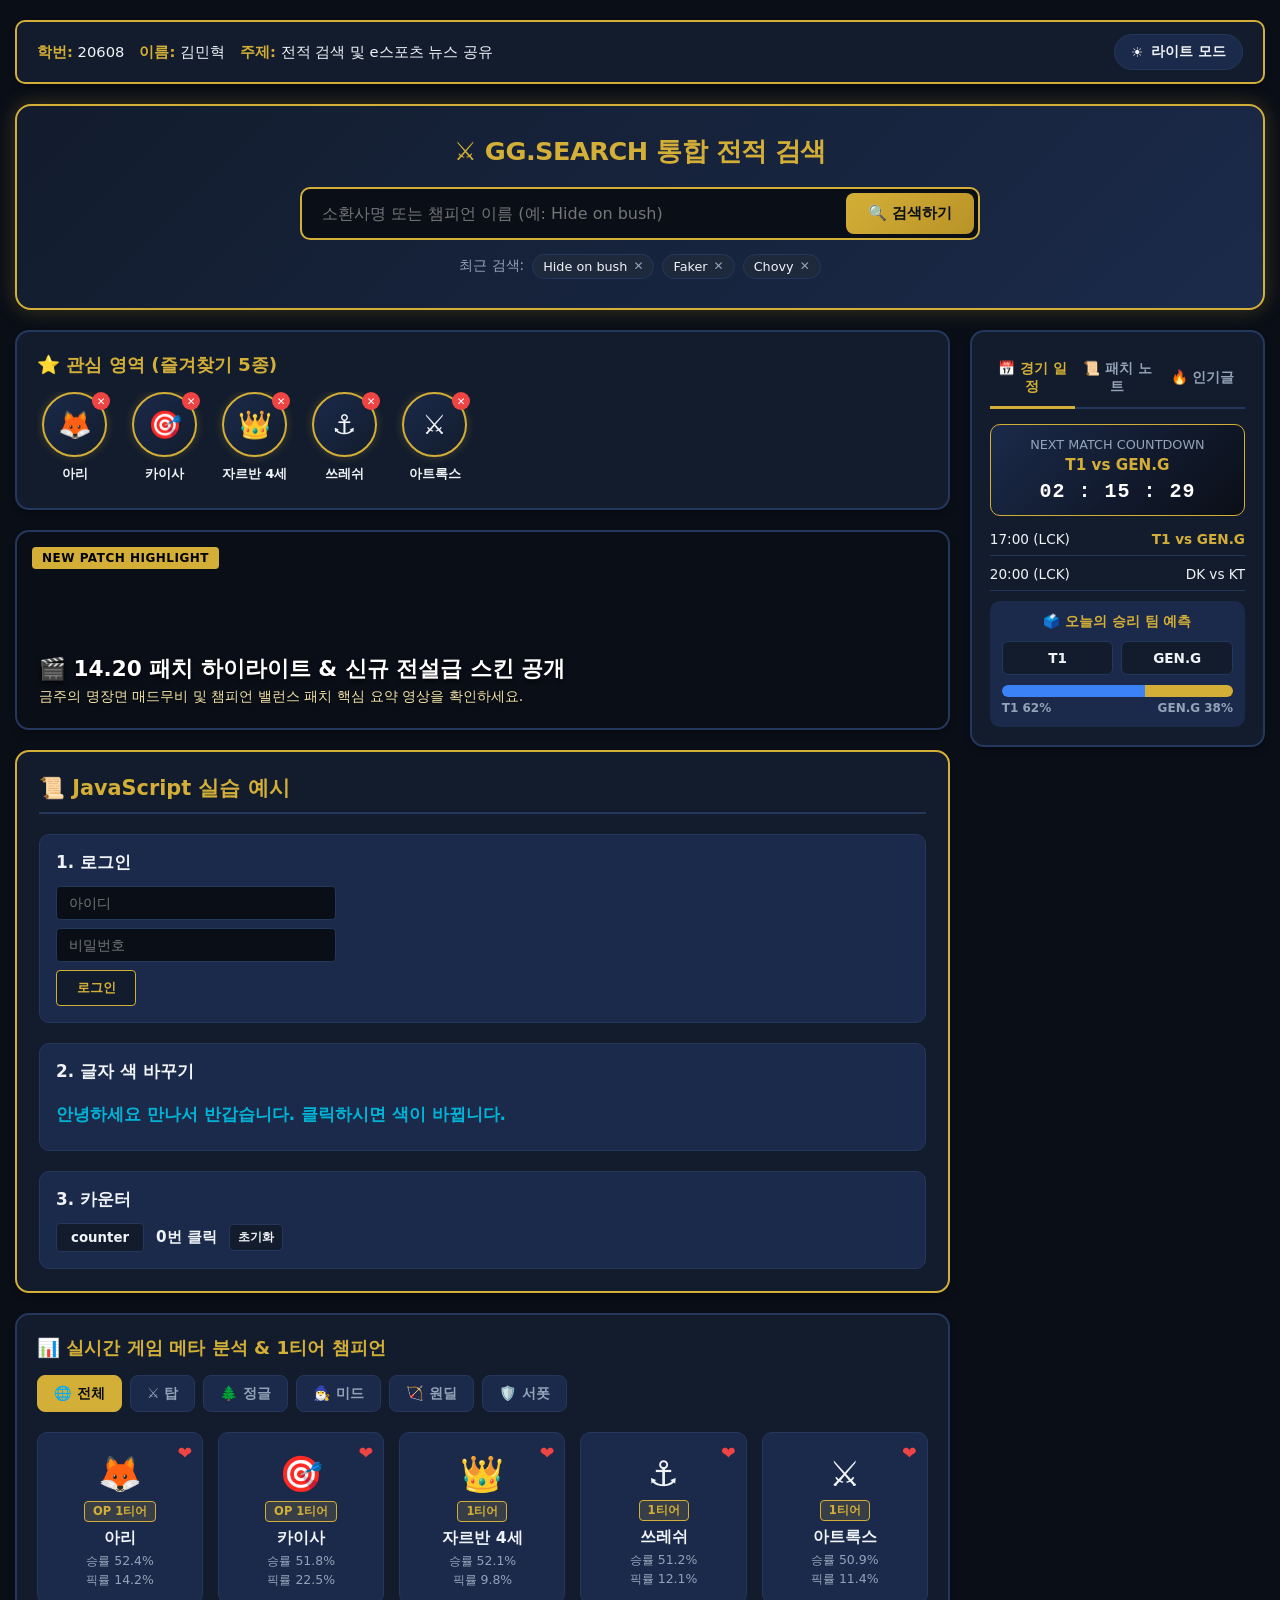
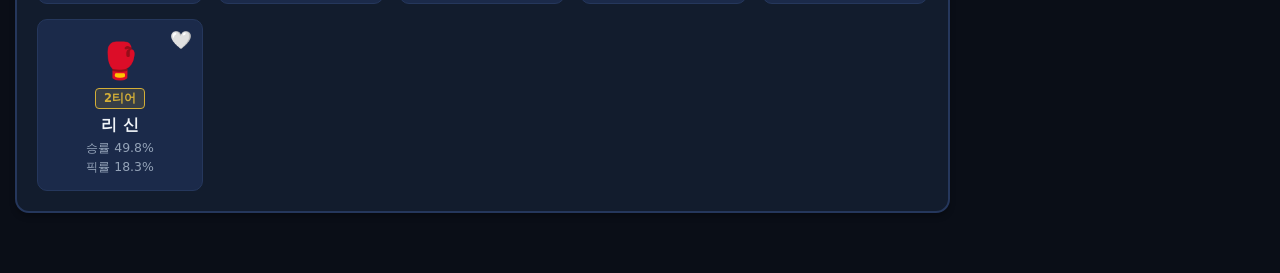
==== commit 0be15a3d: "Update index.html" ====
--- a/index.html
+++ b/index.html
@@ -1,137 +1,1330 @@
 <!DOCTYPE html>
 <html lang="ko">
-
 <head>
   <meta charset="UTF-8">
   <meta name="viewport" content="width=device-width, initial-scale=1.0">
-  <title>20608 김민혁 - 수행평가2 예시 페이지</title>
-  <link rel="stylesheet" href="style.css">
-  <script src="script.js" defer></script>
+  <title>GG.SEARCH - 전적 검색 및 JavaScript 예시</title>
+  <style>
+    :root {
+      --bg-dark: #0a0e17;
+      --card-navy: #121c2d;
+      --accent-navy: #1b2a4a;
+      --border-navy: #25375c;
+      --gold-main: #d4af37;
+      --gold-light: #f3e5ab;
+      --gold-hover: #b89327;
+      --gold-glow: rgba(212, 175, 55, 0.25);
+      --text-main: #f0f4f8;
+      --text-muted: #94a3b8;
+      --win-blue: #3b82f6;
+      --chip-bg: #1e293b;
+      --heart-active: #ef4444;
+      --shadow-sm: 0 4px 6px -1px rgba(0, 0, 0, 0.3);
+      --shadow-lg: 0 10px 25px -5px rgba(0, 0, 0, 0.5);
+    }
+
+    body.light-mode {
+      --bg-dark: #f1f5f9;
+      --card-navy: #ffffff;
+      --accent-navy: #e2e8f0;
+      --border-navy: #cbd5e1;
+      --gold-main: #b8860b;
+      --gold-light: #785202;
+      --gold-hover: #966c06;
+      --gold-glow: rgba(184, 134, 11, 0.15);
+      --text-main: #0f172a;
+      --text-muted: #64748b;
+      --win-blue: #2563eb;
+      --chip-bg: #e2e8f0;
+      --shadow-sm: 0 4px 6px -1px rgba(0, 0, 0, 0.05);
+      --shadow-lg: 0 10px 25px -5px rgba(0, 0, 0, 0.1);
+    }
+
+    * {
+      box-sizing: border-box;
+      margin: 0;
+      padding: 0;
+      font-family: 'Pretendard', -apple-system, BlinkMacSystemFont, system-ui, Roboto, sans-serif;
+      transition: background-color 0.25s ease, color 0.25s ease, border-color 0.25s ease;
+    }
+
+    body {
+      background-color: var(--bg-dark);
+      color: var(--text-main);
+      display: flex;
+      flex-direction: column;
+      align-items: center;
+      min-height: 100vh;
+      padding: 20px 15px 60px 15px;
+    }
+
+    .container {
+      width: 100%;
+      max-width: 1280px;
+      display: flex;
+      flex-direction: column;
+      gap: 20px;
+    }
+
+    /* 학번/이름 정보 상단 바 */
+    .info-header {
+      background: var(--card-navy);
+      border: 2px solid var(--gold-main);
+      border-radius: 10px;
+      padding: 12px 20px;
+      display: flex;
+      justify-content: space-between;
+      align-items: center;
+      box-shadow: var(--shadow-sm);
+      flex-wrap: wrap;
+      gap: 10px;
+    }
+
+    .info-details {
+      display: flex;
+      align-items: center;
+      gap: 15px;
+      font-size: 0.92rem;
+      flex-wrap: wrap;
+    }
+
+    .info-details span {
+      color: var(--gold-main);
+      font-weight: 700;
+    }
+
+    .theme-toggle-btn {
+      background: var(--accent-navy);
+      border: 1px solid var(--border-navy);
+      color: var(--text-main);
+      padding: 8px 16px;
+      border-radius: 20px;
+      cursor: pointer;
+      font-weight: 600;
+      font-size: 0.85rem;
+      display: flex;
+      align-items: center;
+      gap: 8px;
+    }
+
+    .theme-toggle-btn:hover {
+      border-color: var(--gold-main);
+      color: var(--gold-main);
+    }
+
+    /* 1. 헤더 영역 & 검색창 */
+    .header-section {
+      background: linear-gradient(135deg, var(--card-navy) 0%, var(--accent-navy) 100%);
+      border: 2px solid var(--gold-main);
+      border-radius: 16px;
+      padding: 28px 20px;
+      text-align: center;
+      box-shadow: 0 0 20px var(--gold-glow);
+      position: relative;
+    }
+
+    .search-title {
+      color: var(--gold-main);
+      font-size: 1.6rem;
+      margin-bottom: 18px;
+      font-weight: 800;
+      letter-spacing: -0.5px;
+      display: flex;
+      align-items: center;
+      justify-content: center;
+      gap: 10px;
+    }
+
+    .search-box-wrapper {
+      max-width: 680px;
+      margin: 0 auto;
+      display: flex;
+      flex-direction: column;
+      gap: 12px;
+    }
+
+    .search-box {
+      display: flex;
+      position: relative;
+      align-items: center;
+      width: 100%;
+    }
+
+    .search-input {
+      width: 100%;
+      padding: 15px 120px 15px 20px;
+      border-radius: 10px;
+      border: 2px solid var(--gold-main);
+      background-color: var(--bg-dark);
+      color: var(--text-main);
+      font-size: 1rem;
+      outline: none;
+    }
+
+    .search-input:focus {
+      box-shadow: 0 0 12px var(--gold-glow);
+    }
+
+    .clear-btn {
+      position: absolute;
+      right: 110px;
+      background: none;
+      border: none;
+      color: var(--text-muted);
+      font-size: 1rem;
+      cursor: pointer;
+      display: none;
+      padding: 5px;
+    }
+
+    .clear-btn:hover {
+      color: var(--text-main);
+    }
+
+    .search-btn {
+      position: absolute;
+      right: 6px;
+      padding: 10px 22px;
+      background: linear-gradient(135deg, var(--gold-main) 0%, var(--gold-hover) 100%);
+      border: none;
+      border-radius: 8px;
+      color: #0a0e17;
+      font-weight: 700;
+      font-size: 0.95rem;
+      cursor: pointer;
+      display: flex;
+      align-items: center;
+      gap: 6px;
+    }
+
+    .search-btn:hover {
+      transform: translateY(-1px);
+      box-shadow: 0 4px 10px var(--gold-glow);
+    }
+
+    /* 최근 검색어 저장 칩 */
+    .recent-searches {
+      display: flex;
+      align-items: center;
+      gap: 8px;
+      flex-wrap: wrap;
+      justify-content: center;
+      font-size: 0.85rem;
+      color: var(--text-muted);
+      min-height: 28px;
+    }
+
+    .search-chip {
+      background-color: var(--chip-bg);
+      border: 1px solid var(--border-navy);
+      color: var(--text-main);
+      padding: 4px 10px;
+      border-radius: 15px;
+      display: flex;
+      align-items: center;
+      gap: 6px;
+      cursor: pointer;
+      font-size: 0.8rem;
+    }
+
+    .search-chip:hover {
+      border-color: var(--gold-main);
+    }
+
+    .chip-remove {
+      color: var(--text-muted);
+      font-size: 0.75rem;
+    }
+
+    .chip-remove:hover {
+      color: var(--heart-active);
+    }
+
+    /* 본문 및 사이드바 반응형 레이아웃 */
+    .content-wrapper {
+      display: flex;
+      gap: 20px;
+    }
+
+    .main-content {
+      flex: 3.8;
+      display: flex;
+      flex-direction: column;
+      gap: 20px;
+    }
+
+    /* 4. 관심 영역 (개인화 즐겨찾기) */
+    .favorite-section {
+      background-color: var(--card-navy);
+      border: 2px solid var(--border-navy);
+      border-radius: 14px;
+      padding: 20px;
+      box-shadow: var(--shadow-sm);
+    }
+
+    .section-header {
+      display: flex;
+      justify-content: space-between;
+      align-items: center;
+      margin-bottom: 15px;
+    }
+
+    .section-title {
+      font-size: 1.15rem;
+      color: var(--gold-main);
+      font-weight: 700;
+      display: flex;
+      align-items: center;
+      gap: 8px;
+    }
+
+    .favorite-icons {
+      display: flex;
+      justify-content: flex-start;
+      align-items: center;
+      gap: 15px;
+      overflow-x: auto;
+      padding-bottom: 5px;
+    }
+
+    .fav-item {
+      display: flex;
+      flex-direction: column;
+      align-items: center;
+      gap: 8px;
+      min-width: 75px;
+      cursor: pointer;
+      position: relative;
+    }
+
+    .fav-circle {
+      width: 65px;
+      height: 65px;
+      border-radius: 50%;
+      background: linear-gradient(135deg, var(--accent-navy) 0%, var(--card-navy) 100%);
+      border: 2px solid var(--gold-main);
+      box-shadow: 0 0 10px var(--gold-glow);
+      display: flex;
+      justify-content: center;
+      align-items: center;
+      font-size: 1.7rem;
+    }
+
+    .fav-item:hover .fav-circle {
+      transform: translateY(-3px);
+      box-shadow: 0 6px 15px var(--gold-glow);
+    }
+
+    .fav-name {
+      font-size: 0.82rem;
+      color: var(--text-main);
+      font-weight: 600;
+      text-align: center;
+      white-space: nowrap;
+    }
+
+    .fav-remove-btn {
+      position: absolute;
+      top: 0;
+      right: 2px;
+      background: var(--heart-active);
+      color: #fff;
+      border: none;
+      border-radius: 50%;
+      width: 18px;
+      height: 18px;
+      font-size: 0.65rem;
+      cursor: pointer;
+      display: flex;
+      align-items: center;
+      justify-content: center;
+    }
+
+    /* 5. 하이라이트 배너 */
+    .highlight-banner {
+      background: linear-gradient(180deg, rgba(10,14,23,0.3) 0%, rgba(10,14,23,0.95) 100%), url('https://picsum.photos/900/320?game') center/cover;
+      border: 2px solid var(--border-navy);
+      border-radius: 14px;
+      height: 200px;
+      display: flex;
+      flex-direction: column;
+      justify-content: flex-end;
+      padding: 22px;
+      position: relative;
+      overflow: hidden;
+      box-shadow: var(--shadow-sm);
+    }
+
+    .banner-badge {
+      position: absolute;
+      top: 15px;
+      left: 15px;
+      background-color: var(--gold-main);
+      color: #000;
+      font-weight: 800;
+      font-size: 0.75rem;
+      padding: 4px 10px;
+      border-radius: 4px;
+      letter-spacing: 0.5px;
+    }
+
+    .banner-title {
+      font-size: 1.35rem;
+      color: #ffffff;
+      font-weight: 800;
+      text-shadow: 0 2px 4px rgba(0,0,0,0.8);
+    }
+
+    .banner-desc {
+      color: var(--gold-light);
+      font-size: 0.9rem;
+      margin-top: 4px;
+      text-shadow: 0 1px 2px rgba(0,0,0,0.8);
+    }
+
+    /* 메인 피드 & 포지션 필터 */
+    .meta-feed {
+      background-color: var(--card-navy);
+      border: 2px solid var(--border-navy);
+      border-radius: 14px;
+      padding: 20px;
+      box-shadow: var(--shadow-sm);
+    }
+
+    .position-filter-bar {
+      display: flex;
+      gap: 8px;
+      margin: 15px 0 20px 0;
+      flex-wrap: wrap;
+    }
+
+    .filter-btn {
+      background: var(--accent-navy);
+      border: 1px solid var(--border-navy);
+      color: var(--text-muted);
+      padding: 8px 16px;
+      border-radius: 8px;
+      cursor: pointer;
+      font-weight: 600;
+      font-size: 0.88rem;
+      display: flex;
+      align-items: center;
+      gap: 6px;
+    }
+
+    .filter-btn.active, .filter-btn:hover {
+      background: var(--gold-main);
+      color: #0a0e17;
+      border-color: var(--gold-main);
+      font-weight: 700;
+    }
+
+    .champion-grid {
+      display: grid;
+      grid-template-columns: repeat(auto-fill, minmax(150px, 1fr));
+      gap: 15px;
+    }
+
+    .champ-card {
+      background-color: var(--accent-navy);
+      border: 1px solid var(--border-navy);
+      border-radius: 10px;
+      padding: 14px;
+      text-align: center;
+      position: relative;
+      display: flex;
+      flex-direction: column;
+      align-items: center;
+    }
+
+    .champ-card:hover {
+      border-color: var(--gold-main);
+      transform: translateY(-2px);
+    }
+
+    .heart-btn {
+      position: absolute;
+      top: 10px;
+      right: 10px;
+      background: none;
+      border: none;
+      color: var(--text-muted);
+      font-size: 1.1rem;
+      cursor: pointer;
+    }
+
+    .heart-btn.active {
+      color: var(--heart-active);
+    }
+
+    .champ-avatar {
+      font-size: 2.2rem;
+      margin: 6px 0;
+    }
+
+    .champ-badge {
+      background-color: rgba(212, 175, 55, 0.15);
+      color: var(--gold-main);
+      font-weight: 700;
+      font-size: 0.72rem;
+      padding: 2px 8px;
+      border-radius: 4px;
+      border: 1px solid var(--gold-main);
+    }
+
+    .champ-name {
+      font-size: 0.98rem;
+      font-weight: 700;
+      margin: 6px 0 4px 0;
+    }
+
+    .champ-stats {
+      font-size: 0.78rem;
+      color: var(--text-muted);
+      display: flex;
+      flex-direction: column;
+      gap: 2px;
+    }
+
+    /* 📌 JavaScript 실습 예시 3가지 전용 섹션 */
+    .js-demo-section {
+      background-color: var(--card-navy);
+      border: 2px solid var(--gold-main);
+      border-radius: 14px;
+      padding: 22px;
+      box-shadow: var(--shadow-sm);
+      display: flex;
+      flex-direction: column;
+      gap: 20px;
+    }
+
+    .js-demo-title {
+      font-size: 1.3rem;
+      font-weight: 800;
+      color: var(--gold-main);
+      border-bottom: 2px solid var(--border-navy);
+      padding-bottom: 10px;
+    }
+
+    .js-example-box {
+      background-color: var(--accent-navy);
+      border: 1px solid var(--border-navy);
+      border-radius: 10px;
+      padding: 16px;
+      display: flex;
+      flex-direction: column;
+      gap: 12px;
+    }
+
+    .js-example-header {
+      font-size: 1.05rem;
+      font-weight: 700;
+      color: var(--text-main);
+    }
+
+    /* 1. 로그인 폼 */
+    .login-form {
+      display: flex;
+      flex-direction: column;
+      gap: 8px;
+      max-width: 280px;
+    }
+
+    .login-input {
+      padding: 8px 12px;
+      border: 1px solid var(--border-navy);
+      border-radius: 4px;
+      background-color: var(--bg-dark);
+      color: var(--text-main);
+      font-size: 0.9rem;
+      outline: none;
+    }
+
+    .login-input:focus {
+      border-color: var(--gold-main);
+    }
+
+    .login-btn {
+      padding: 8px;
+      background-color: var(--card-navy);
+      border: 1px solid var(--gold-main);
+      color: var(--gold-main);
+      font-weight: bold;
+      border-radius: 4px;
+      cursor: pointer;
+      width: 80px;
+    }
+
+    .login-btn:hover {
+      background-color: var(--gold-main);
+      color: #000;
+    }
+
+    /* 2. 글자 색 바꾸기 */
+    .color-change-text {
+      font-size: 1.05rem;
+      font-weight: 700;
+      color: #00b4d8;
+      cursor: pointer;
+      user-select: none;
+      padding: 8px 0;
+      transition: color 0.2s ease;
+    }
+
+    /* 3. 카운터 */
+    .counter-wrapper {
+      display: flex;
+      align-items: center;
+      gap: 12px;
+    }
+
+    .counter-btn {
+      padding: 6px 14px;
+      background-color: var(--card-navy);
+      border: 1px solid var(--border-navy);
+      color: var(--text-main);
+      border-radius: 4px;
+      cursor: pointer;
+      font-weight: bold;
+    }
+
+    .counter-btn:hover {
+      border-color: var(--gold-main);
+      color: var(--gold-main);
+    }
+
+    /* 2. 사이드바 영역 (탭, 타이머, 승패예측) */
+    .side-menu {
+      flex: 1.2;
+      min-width: 280px;
+      display: flex;
+      flex-direction: column;
+      gap: 18px;
+    }
+
+    .side-card {
+      background-color: var(--card-navy);
+      border: 2px solid var(--border-navy);
+      border-radius: 14px;
+      padding: 18px;
+      box-shadow: var(--shadow-sm);
+    }
+
+    /* 사이드바 탭 메뉴 */
+    .tab-header {
+      display: flex;
+      border-bottom: 2px solid var(--border-navy);
+      margin-bottom: 15px;
+    }
+
+    .tab-btn {
+      flex: 1;
+      padding: 10px 4px;
+      background: none;
+      border: none;
+      color: var(--text-muted);
+      font-weight: 700;
+      font-size: 0.85rem;
+      cursor: pointer;
+      border-bottom: 3px solid transparent;
+      margin-bottom: -2px;
+    }
+
+    .tab-btn.active {
+      color: var(--gold-main);
+      border-bottom-color: var(--gold-main);
+    }
+
+    .tab-content {
+      display: none;
+    }
+
+    .tab-content.active {
+      display: block;
+    }
+
+    /* LCK 카운트다운 타이머 */
+    .timer-box {
+      background: linear-gradient(135deg, var(--accent-navy) 0%, var(--bg-dark) 100%);
+      border: 1px solid var(--gold-main);
+      border-radius: 10px;
+      padding: 12px;
+      text-align: center;
+      margin-bottom: 15px;
+    }
+
+    .timer-title {
+      font-size: 0.8rem;
+      color: var(--text-muted);
+      margin-bottom: 4px;
+    }
+
+    .timer-match {
+      font-weight: 700;
+      color: var(--gold-main);
+      font-size: 0.95rem;
+      margin-bottom: 6px;
+    }
+
+    .timer-clock {
+      font-family: monospace;
+      font-size: 1.25rem;
+      font-weight: 800;
+      color: #ffffff;
+      letter-spacing: 1px;
+    }
+
+    /* LCK 승패 예측 투표 */
+    .poll-section {
+      background: var(--accent-navy);
+      border-radius: 10px;
+      padding: 12px;
+      margin-top: 10px;
+    }
+
+    .poll-title {
+      font-size: 0.85rem;
+      font-weight: 700;
+      color: var(--gold-main);
+      margin-bottom: 10px;
+      text-align: center;
+    }
+
+    .poll-buttons {
+      display: flex;
+      gap: 8px;
+    }
+
+    .poll-btn {
+      flex: 1;
+      padding: 8px;
+      border: 1px solid var(--border-navy);
+      background-color: var(--card-navy);
+      color: var(--text-main);
+      border-radius: 6px;
+      cursor: pointer;
+      font-weight: 700;
+      font-size: 0.85rem;
+    }
+
+    .poll-btn:hover {
+      border-color: var(--gold-main);
+      color: var(--gold-main);
+    }
+
+    .poll-result-bar {
+      margin-top: 10px;
+      background-color: var(--bg-dark);
+      border-radius: 6px;
+      height: 12px;
+      display: flex;
+      overflow: hidden;
+    }
+
+    .poll-fill-t1 {
+      background-color: #3b82f6;
+      height: 100%;
+      width: 50%;
+      transition: width 0.5s ease;
+    }
+
+    .poll-fill-gen {
+      background-color: var(--gold-main);
+      height: 100%;
+      width: 50%;
+      transition: width 0.5s ease;
+    }
+
+    .poll-percentages {
+      display: flex;
+      justify-content: space-between;
+      font-size: 0.75rem;
+      margin-top: 4px;
+      color: var(--text-muted);
+      font-weight: 600;
+    }
+
+    /* 사이드 리스트 */
+    .side-list {
+      list-style: none;
+      display: flex;
+      flex-direction: column;
+      gap: 10px;
+      font-size: 0.85rem;
+    }
+
+    .side-list li {
+      display: flex;
+      justify-content: space-between;
+      align-items: center;
+      padding-bottom: 8px;
+      border-bottom: 1px solid var(--border-navy);
+    }
+
+    /* 로딩 스피너 오버레이 */
+    .loading-overlay {
+      position: fixed;
+      top: 0;
+      left: 0;
+      width: 100vw;
+      height: 100vh;
+      background: rgba(10, 14, 23, 0.75);
+      backdrop-filter: blur(4px);
+      display: none;
+      justify-content: center;
+      align-items: center;
+      flex-direction: column;
+      z-index: 9999;
+    }
+
+    .spinner {
+      width: 50px;
+      height: 50px;
+      border: 5px solid var(--border-navy);
+      border-top: 5px solid var(--gold-main);
+      border-radius: 50%;
+      animation: spin 0.8s linear infinite;
+    }
+
+    @keyframes spin {
+      0% { transform: rotate(0deg); }
+      100% { transform: rotate(360deg); }
+    }
+
+    .loading-text {
+      margin-top: 15px;
+      color: var(--gold-main);
+      font-weight: 700;
+      font-size: 1.05rem;
+    }
+
+    /* TOP 플로팅 버튼 */
+    .top-btn {
+      position: fixed;
+      bottom: 25px;
+      right: 25px;
+      width: 48px;
+      height: 48px;
+      background: var(--gold-main);
+      color: #0a0e17;
+      border: none;
+      border-radius: 50%;
+      box-shadow: 0 4px 15px var(--gold-glow);
+      font-size: 1.2rem;
+      cursor: pointer;
+      display: none;
+      justify-content: center;
+      align-items: center;
+      z-index: 100;
+    }
+
+    .top-btn:hover {
+      transform: translateY(-3px);
+      background: var(--gold-light);
+    }
+
+    /* 토스트 알림 메시지 */
+    .toast-container {
+      position: fixed;
+      bottom: 25px;
+      left: 25px;
+      display: flex;
+      flex-direction: column;
+      gap: 10px;
+      z-index: 9999;
+    }
+
+    .toast {
+      background: var(--card-navy);
+      color: var(--text-main);
+      border-left: 4px solid var(--gold-main);
+      padding: 12px 18px;
+      border-radius: 6px;
+      box-shadow: var(--shadow-lg);
+      font-size: 0.9rem;
+      font-weight: 600;
+      display: flex;
+      align-items: center;
+      gap: 10px;
+      animation: slideIn 0.3s ease, fadeOut 0.3s ease 2.7s forwards;
+    }
+
+    @keyframes slideIn {
+      from { transform: translateX(-100%); opacity: 0; }
+      to { transform: translateX(0); opacity: 1; }
+    }
+
+    @keyframes fadeOut {
+      from { opacity: 1; }
+      to { opacity: 0; }
+    }
+
+    /* 모바일 반응형 */
+    @media (max-width: 900px) {
+      .content-wrapper {
+        flex-direction: column;
+      }
+      .side-menu {
+        width: 100%;
+      }
+    }
+  </style>
 </head>
-
 <body>
-  <div id="wrap">
+
+  <!-- 로딩 스피너 오버레이 -->
+  <div class="loading-overlay" id="loadingOverlay">
+    <div class="spinner"></div>
+    <div class="loading-text">전적 및 매치 데이터를 분석하는 중...</div>
+  </div>
+
+  <!-- 토스트 알림 컨테이너 -->
+  <div class="toast-container" id="toastContainer"></div>
+
+  <!-- 맨 위로 가기 버튼 -->
+  <button class="top-btn" id="topBtn" onclick="scrollToTop()">▲</button>
+
+  <div class="container">
     
-    <!-- 학생 정보 상단 띠 -->
-    <div class="student-bar">
-      <span>학번: 20608</span> | <span>이름: 김민혁</span> | <span>주제: 전적 검색 및 e스포츠 뉴스</span>
+    <!-- 학번/이름 및 디자인 목표 상단바 -->
+    <div class="info-header">
+      <div class="info-details">
+        <div><span>학번:</span> 20608</div>
+        <div><span>이름:</span> 김민혁</div>
+        <div><span>주제:</span> 전적 검색 및 e스포츠 뉴스 공유</div>
+      </div>
+      <button class="theme-toggle-btn" onclick="toggleTheme()">
+        <span id="themeIcon">☀️</span> <span id="themeText">라이트 모드</span>
+      </button>
     </div>
 
-    <h1>수행평가2 예시 페이지</h1>
-    <p class="intro">인공지능을 활용하여 웹사이트를 구현 합니다.<br></p>
-
-    <div id="menu">
-      <a class="link" href="https://google.com" target="_blank">구글 외부 링크</a>
-      <a class="link" href="https://osani-h.goehs.kr/" target="_blank">오산정보고등학교</a>
+    <!-- 1. 헤더 영역 (통합 전적 검색) -->
+    <header class="header-section">
+      <div class="search-title">⚔️ GG.SEARCH 통합 전적 검색</div>
+      <div class="search-box-wrapper">
+        <div class="search-box">
+          <input type="text" class="search-input" id="searchInput" placeholder="소환사명 또는 챔피언 이름 (예: Hide on bush)" onkeyup="handleKeyUp(event)" oninput="toggleClearBtn()">
+          <button class="clear-btn" id="clearBtn" onclick="clearSearchInput()">✕</button>
+          <button class="search-btn" onclick="executeSearch()">🔍 검색하기</button>
+        </div>
+        <!-- 최근 검색어 저장 영역 (LocalStorage) -->
+        <div class="recent-searches" id="recentSearches">
+          <span>최근 검색:</span>
+          <!-- 스크립트로 태그 삽입됨 -->
+        </div>
+      </div>
+    </header>
+
+    <!-- 메인 레이아웃 (본문 80% + 사이드 20%) -->
+    <div class="content-wrapper">
+      
+      <!-- 3. 본문 영역 -->
+      <main class="main-content">
+        
+        <!-- 4. 관심 영역 (모스트 챔피언/프로게이머) -->
+        <section class="favorite-section">
+          <div class="section-header">
+            <div class="section-title">⭐ 관심 영역 (즐겨찾기 5종)</div>
+          </div>
+          <div class="favorite-icons" id="favoriteIcons">
+            <!-- 자바스크립트로 동적 렌더링됨 -->
+          </div>
+        </section>
+
+        <!-- 5. 하이라이트 영상/스킨 중앙 배치 -->
+        <section class="highlight-banner">
+          <span class="banner-badge">NEW PATCH HIGHLIGHT</span>
+          <div class="banner-title">🎬 14.20 패치 하이라이트 & 신규 전설급 스킨 공개</div>
+          <div class="banner-desc">금주의 명장면 매드무비 및 챔피언 밸런스 패치 핵심 요약 영상을 확인하세요.</div>
+        </section>
+
+        <!-- 📌 [추가됨] JavaScript 실습 예시 3가지 섹션 -->
+        <section class="js-demo-section">
+          <div class="js-demo-title">📜 JavaScript 실습 예시</div>
+
+          <!-- 예시 1. 로그인 -->
+          <div class="js-example-box">
+            <div class="js-example-header">1. 로그인</div>
+            <div class="login-form">
+              <input type="text" id="loginId" class="login-input" placeholder="아이디">
+              <input type="password" id="loginPw" class="login-input" placeholder="비밀번호">
+              <button class="login-btn" onclick="handleDemoLogin()">로그인</button>
+            </div>
+          </div>
+
+          <!-- 예시 2. 글자 색 바꾸기 -->
+          <div class="js-example-box">
+            <div class="js-example-header">2. 글자 색 바꾸기</div>
+            <div class="color-change-text" id="colorText" onclick="changeTextColor()">
+              안녕하세요 만나서 반갑습니다. 클릭하시면 색이 바뀝니다.
+            </div>
+          </div>
+
+          <!-- 예시 3. 카운터 -->
+          <div class="js-example-box">
+            <div class="js-example-header">3. 카운터</div>
+            <div class="counter-wrapper">
+              <button class="counter-btn" onclick="incrementCounter()">counter</button>
+              <span id="counterText" style="font-weight: bold; font-size: 0.95rem;">0번 클릭</span>
+              <button class="counter-btn" style="font-size:0.75rem; padding:4px 8px;" onclick="resetCounter()">초기화</button>
+            </div>
+          </div>
+        </section>
+
+        <!-- 메인 피드 (포지션 필터 & 1티어 챔피언) -->
+        <section class="meta-feed">
+          <div class="section-title">📊 실시간 게임 메타 분석 & 1티어 챔피언</div>
+          
+          <!-- 포지션 필터 버튼 -->
+          <div class="position-filter-bar">
+            <button class="filter-btn active" onclick="filterPosition('ALL', this)">🌐 전체</button>
+            <button class="filter-btn" onclick="filterPosition('TOP', this)">⚔️ 탑</button>
+            <button class="filter-btn" onclick="filterPosition('JGL', this)">🌲 정글</button>
+            <button class="filter-btn" onclick="filterPosition('MID', this)">🧙‍♂️ 미드</button>
+            <button class="filter-btn" onclick="filterPosition('ADC', this)">🏹 원딜</button>
+            <button class="filter-btn" onclick="filterPosition('SUP', this)">🛡️ 서폿</button>
+          </div>
+
+          <!-- 챔피언 그리드 -->
+          <div class="champion-grid" id="championGrid">
+            <!-- JS 동적 생성 -->
+          </div>
+        </section>
+
+      </main>
+
+      <!-- 2. 사이드 메뉴 -->
+      <aside class="side-menu">
+        
+        <div class="side-card">
+          <!-- 탭 헤더 -->
+          <div class="tab-header">
+            <button class="tab-btn active" onclick="switchTab('tab-schedule', this)">📅 경기 일정</button>
+            <button class="tab-btn" onclick="switchTab('tab-patch', this)">📜 패치 노트</button>
+            <button class="tab-btn" onclick="switchTab('tab-community', this)">🔥 인기글</button>
+          </div>
+
+          <!-- 탭 1: 경기 일정 & 타이머 & 승패예측 -->
+          <div class="tab-content active" id="tab-schedule">
+            <div class="timer-box">
+              <div class="timer-title">NEXT MATCH COUNTDOWN</div>
+              <div class="timer-match">T1 vs GEN.G</div>
+              <div class="timer-clock" id="countdownClock">02 : 15 : 30</div>
+            </div>
+
+            <ul class="side-list">
+              <li><span>17:00 (LCK)</span> <strong style="color:var(--gold-main)">T1 vs GEN.G</strong></li>
+              <li><span>20:00 (LCK)</span> <span>DK vs KT</span></li>
+            </ul>
+
+            <!-- 승패 예측 투표 -->
+            <div class="poll-section">
+              <div class="poll-title">🗳️ 오늘의 승리 팀 예측</div>
+              <div class="poll-buttons">
+                <button class="poll-btn" id="btnVoteT1" onclick="vote('T1')">T1</button>
+                <button class="poll-btn" id="btnVoteGen" onclick="vote('GEN')">GEN.G</button>
+              </div>
+              <div class="poll-result-bar">
+                <div class="poll-fill-t1" id="fillT1"></div>
+                <div class="poll-fill-gen" id="fillGen"></div>
+              </div>
+              <div class="poll-percentages">
+                <span id="textPercentT1">T1 50%</span>
+                <span id="textPercentGen">GEN.G 50%</span>
+              </div>
+            </div>
+          </div>
+
+          <!-- 탭 2: 패치 노트 -->
+          <div class="tab-content" id="tab-patch">
+            <ul class="side-list">
+              <li><span>14.20 패치</span> <span>챔피언 밸런스 조정</span></li>
+              <li><span>신규 스킨</span> <span>용의 유산 라인업</span></li>
+              <li><span>아이템</span> <span>지평선의 메아리 버프</span></li>
+            </ul>
+          </div>
+
+          <!-- 탭 3: 커뮤니티 인기글 -->
+          <div class="tab-content" id="tab-community">
+            <ul class="side-list">
+              <li><span>솔랭 티어 올리는 팁 5가지</span></li>
+              <li><span>이번 패치 최대 수혜 챔피언</span></li>
+              <li><span>프로게이머 단편 영화 리뷰</span></li>
+            </ul>
+          </div>
+
+        </div>
+
+      </aside>
+
     </div>
-
-    <img class="photo" src="photo.svg" alt="코드온 동아리 활동 모습">
-
-    <h2>유의 사항</h2>
-    <div class="box">
-      <h3>
-        <ul>
-          <li>HTML, CSS, JS 누적 사용</li>
-          <li>바이브 코딩 스크립트 기록</li>
-        </ul>
-      </h3>
-    </div>
-
-    <h2>HTML, CSS, JavaScript 수행평가 목록</h2>
-    <div id="cards">
-      <div class="card">
-        <h3>HTML</h3>
-        <ol>
-          <li>h1~h3</li>
-          <li>p,</li>
-          <li>br</li>
-          <li>div</li>
-          <li>span</li>
-          <li>ul</li>
-          <li>ol</li>
-          <li>li</li>
-          <li>a</li>
-          <li>img(alt 포함)</li>
-          <li>표(table, tr, th, td)</li>
-          <li>link</li>
-          <li>class</li>
-          <li>id</li>
-        </ol>
-      </div>
-      <div class="card">
-        <h3>CSS</h3>
-        <ol>
-          <li>background-color</li>
-          <li>border</li>
-          <li>width</li>
-          <li>height</li>
-          <li>margin</li>
-          <li>padding</li>
-          <li>display(inline-block, flex)</li>
-        </ol>
-      </div>
-      <div class="card">
-        <h3>javaScript</h3>
-        <ol>
-          <li>로그인</li>
-          <li>글자 색 바꾸기</li>
-          <li>클릭 수 세기</li>
-          <li>margin</li>
-        </ol>
-      </div>
-    </div>
-
-    <h2>JavaScript 예시</h2>
-
-    <!-- 1. 로그인 -->
-    <h3>1. 로그인</h3>
-    <form id="loginForm">
-      <input type="text" id="user_Id" placeholder="아이디" required>
-      <br>
-      <input type="password" id="user_Pw" placeholder="비밀번호" required>
-      <br>
-      <button type="submit">로그인</button>
-    </form>
-    <p id="loginMessage" class="status-msg"></p>
-    <br>
-
-    <!-- 2. 글자 색 바꾸기 -->
-    <h3 id="textColor">2. 글자 색 바꾸기</h3>
-    <h3 id="text_message">안녕하세요 만나서 반갑습니다. 클릭하시면 색이 바뀝니다.</h3>
-    <br>
-
-    <!-- 3. 카운터 -->
-    <h3>3. 카운터</h3>
-    <button id="counter">counter</button>
-    <label id="count_number">0번 클릭</label>
-    <p id="number"></p>
-
-    <!-- 진행 일정 표 -->
-    <h2>진행 일정</h2>
-    <table>
-      <tr>
-        <th>날짜</th>
-        <th>장소</th>
-        <th>활동 내용</th>
-      </tr>
-      <tr>
-        <td>10월 8일</td>
-        <td>컴퓨터실</td>
-        <td>HTML, CSS 바이브 코딩</td>
-      </tr>
-      <tr>
-        <td>10월 15일</td>
-        <td>컴퓨터실</td>
-        <td>HTML, CSS 코딩 수정</td>
-      </tr>
-      <tr>
-        <td>10월 16일</td>
-        <td>컴퓨터실</td>
-        <td>JavaScript 구현 및 깃허브 배포 질의응답</td>
-      </tr>
-    </table>
-
   </div>
+
+  <script>
+    // --- 1. 데이터 세팅 ---
+    const champions = [
+      { id: 'ahri', name: '아리', pos: 'MID', icon: '🦊', tier: 'OP 1티어', winRate: '52.4%', pickRate: '14.2%' },
+      { id: 'kaisa', name: '카이사', pos: 'ADC', icon: '🎯', tier: 'OP 1티어', winRate: '51.8%', pickRate: '22.5%' },
+      { id: 'j4', name: '자르반 4세', pos: 'JGL', icon: '👑', tier: '1티어', winRate: '52.1%', pickRate: '9.8%' },
+      { id: 'thresh', name: '쓰레쉬', pos: 'SUP', icon: '⚓', tier: '1티어', winRate: '51.2%', pickRate: '12.1%' },
+      { id: 'aatrox', name: '아트록스', pos: 'TOP', icon: '⚔️', tier: '1티어', winRate: '50.9%', pickRate: '11.4%' },
+      { id: 'leesin', name: '리 신', pos: 'JGL', icon: '🥊', tier: '2티어', winRate: '49.8%', pickRate: '18.3%' }
+    ];
+
+    let favoriteChamps = ['ahri', 'kaisa', 'j4', 'thresh', 'aatrox'];
+    let recentSearchList = JSON.parse(localStorage.getItem('gg_searches')) || ['Hide on bush', 'Faker', 'Chovy'];
+    let voteCounts = { T1: 62, GEN: 38 };
+    let clickCount = 0; // JS 예시 3. 카운터 변수
+
+    // --- 2. 초기화 실행 ---
+    document.addEventListener('DOMContentLoaded', () => {
+      renderRecentSearches();
+      renderFavorites();
+      renderChampions('ALL');
+      startCountdownTimer();
+      updatePollUI();
+
+      window.addEventListener('scroll', () => {
+        const topBtn = document.getElementById('topBtn');
+        if (window.scrollY > 300) topBtn.style.display = 'flex';
+        else topBtn.style.display = 'none';
+      });
+    });
+
+    // --- 3. JavaScript 예시 기능 3가지 ---
+    
+    // 예시 1: 로그인
+    function handleDemoLogin() {
+      const id = document.getElementById('loginId').value.trim();
+      const pw = document.getElementById('loginPw').value.trim();
+
+      if (!id || !pw) {
+        showToast('⚠️ 아이디와 비밀번호를 입력해주세요.');
+        return;
+      }
+      showToast(`🔑 [${id}]님 환영합니다! 로그인되었습니다.`);
+    }
+
+    // 예시 2: 글자 색 바꾸기
+    const textColors = ['#00b4d8', '#d4af37', '#e63946', '#9d4edd', '#2a9d8f', '#f4a261'];
+    let colorIndex = 0;
+
+    function changeTextColor() {
+      colorIndex = (colorIndex + 1) % textColors.length;
+      const textElem = document.getElementById('colorText');
+      textElem.style.color = textColors[colorIndex];
+      showToast(`🎨 글자 색이 변경되었습니다. (${textColors[colorIndex]})`);
+    }
+
+    // 예시 3: 카운터
+    function incrementCounter() {
+      clickCount++;
+      document.getElementById('counterText').innerText = `${clickCount}번 클릭`;
+    }
+
+    function resetCounter() {
+      clickCount = 0;
+      document.getElementById('counterText').innerText = `0번 클릭`;
+      showToast('🔄 카운터가 초기화되었습니다.');
+    }
+
+    // --- 4. 검색 및 로딩 스피너 ---
+    function handleKeyUp(e) {
+      if (e.key === 'Enter') executeSearch();
+    }
+
+    function toggleClearBtn() {
+      const val = document.getElementById('searchInput').value;
+      document.getElementById('clearBtn').style.display = val ? 'block' : 'none';
+    }
+
+    function clearSearchInput() {
+      document.getElementById('searchInput').value = '';
+      toggleClearBtn();
+    }
+
+    function executeSearch() {
+      const query = document.getElementById('searchInput').value.trim();
+      if (!query) {
+        showToast('⚠️ 검색할 소환사명이나 챔피언을 입력하세요.');
+        return;
+      }
+
+      showLoading(true);
+      setTimeout(() => {
+        showLoading(false);
+        addRecentSearch(query);
+        showToast(`🔍 '${query}' 소환사의 전적 분석이 완료되었습니다.`);
+      }, 800);
+    }
+
+    // --- 5. 최근 검색어 Storage ---
+    function addRecentSearch(term) {
+      recentSearchList = recentSearchList.filter(item => item !== term);
+      recentSearchList.unshift(term);
+      if (recentSearchList.length > 5) recentSearchList.pop();
+      localStorage.setItem('gg_searches', JSON.stringify(recentSearchList));
+      renderRecentSearches();
+    }
+
+    function removeRecentSearch(term, e) {
+      e.stopPropagation();
+      recentSearchList = recentSearchList.filter(item => item !== term);
+      localStorage.setItem('gg_searches', JSON.stringify(recentSearchList));
+      renderRecentSearches();
+    }
+
+    function renderRecentSearches() {
+      const container = document.getElementById('recentSearches');
+      container.innerHTML = '<span>최근 검색:</span>';
+      recentSearchList.forEach(term => {
+        const chip = document.createElement('div');
+        chip.className = 'search-chip';
+        chip.innerHTML = `${term} <span class="chip-remove" onclick="removeRecentSearch('${term}', event)">✕</span>`;
+        chip.onclick = () => {
+          document.getElementById('searchInput').value = term;
+          toggleClearBtn();
+          executeSearch();
+        };
+        container.appendChild(chip);
+      });
+    }
+
+    // --- 6. 관심 영역 동적 렌더링 ---
+    function renderFavorites() {
+      const container = document.getElementById('favoriteIcons');
+      container.innerHTML = '';
+      favoriteChamps.forEach(id => {
+        const champ = champions.find(c => c.id === id);
+        if (champ) {
+          const item = document.createElement('div');
+          item.className = 'fav-item';
+          item.innerHTML = `
+            <button class="fav-remove-btn" onclick="toggleFavorite('${champ.id}', event)">✕</button>
+            <div class="fav-circle">${champ.icon}</div>
+            <div class="fav-name">${champ.name}</div>
+          `;
+          item.onclick = () => showToast(`${champ.name} 상세 페이지로 이동합니다.`);
+          container.appendChild(item);
+        }
+      });
+    }
+
+    function toggleFavorite(id, e) {
+      if (e) e.stopPropagation();
+      if (favoriteChamps.includes(id)) {
+        favoriteChamps = favoriteChamps.filter(item => item !== id);
+        showToast('관심 챔피언에서 해제되었습니다.');
+      } else {
+        if (favoriteChamps.length >= 5) {
+          showToast('⚠️ 관심 영역은 최대 5개까지 등록 가능합니다.');
+          return;
+        }
+        favoriteChamps.push(id);
+        showToast('⭐ 관심 챔피언으로 등록되었습니다.');
+      }
+      renderFavorites();
+      renderChampions(currentPositionFilter);
+    }
+
+    // --- 7. 포지션 필터 & 챔피언 카드 ---
+    let currentPositionFilter = 'ALL';
+
+    function filterPosition(pos, btnElem) {
+      currentPositionFilter = pos;
+      document.querySelectorAll('.filter-btn').forEach(btn => btn.classList.remove('active'));
+      btnElem.classList.add('active');
+      renderChampions(pos);
+    }
+
+    function renderChampions(pos) {
+      const grid = document.getElementById('championGrid');
+      grid.innerHTML = '';
+      const filtered = pos === 'ALL' ? champions : champions.filter(c => c.pos === pos);
+
+      filtered.forEach(champ => {
+        const isFav = favoriteChamps.includes(champ.id);
+        const card = document.createElement('div');
+        card.className = 'champ-card';
+        card.innerHTML = `
+          <button class="heart-btn ${isFav ? 'active' : ''}" onclick="toggleFavorite('${champ.id}', event)">
+            ${isFav ? '❤️' : '🤍'}
+          </button>
+          <div class="champ-avatar">${champ.icon}</div>
+          <div class="champ-badge">${champ.tier}</div>
+          <div class="champ-name">${champ.name}</div>
+          <div class="champ-stats">
+            <span>승률 ${champ.winRate}</span>
+            <span>픽률 ${champ.pickRate}</span>
+          </div>
+        `;
+        grid.appendChild(card);
+      });
+    }
+
+    // --- 8. 사이드바 탭 / 카운트다운 / 승패예측 ---
+    function switchTab(tabId, btnElem) {
+      document.querySelectorAll('.tab-btn').forEach(btn => btn.classList.remove('active'));
+      document.querySelectorAll('.tab-content').forEach(content => content.classList.remove('active'));
+      btnElem.classList.add('active');
+      document.getElementById(tabId).classList.add('active');
+    }
+
+    function startCountdownTimer() {
+      let seconds = 8130;
+      setInterval(() => {
+        seconds--;
+        if (seconds < 0) seconds = 8130;
+        const h = String(Math.floor(seconds / 3600)).padStart(2, '0');
+        const m = String(Math.floor((seconds % 3600) / 60)).padStart(2, '0');
+        const s = String(seconds % 60).padStart(2, '0');
+        document.getElementById('countdownClock').innerText = `${h} : ${m} : ${s}`;
+      }, 1000);
+    }
+
+    function vote(team) {
+      voteCounts[team]++;
+      updatePollUI();
+      document.getElementById('btnVoteT1').classList.toggle('voted', team === 'T1');
+      document.getElementById('btnVoteGen').classList.toggle('voted', team === 'GEN');
+      showToast(`🗳️ ${team === 'T1' ? 'T1' : 'GEN.G'}팀에 투표하셨습니다.`);
+    }
+
+    function updatePollUI() {
+      const total = voteCounts.T1 + voteCounts.GEN;
+      const t1Pct = Math.round((voteCounts.T1 / total) * 100);
+      const genPct = 100 - t1Pct;
+
+      document.getElementById('fillT1').style.width = `${t1Pct}%`;
+      document.getElementById('fillGen').style.width = `${genPct}%`;
+      document.getElementById('textPercentT1').innerText = `T1 ${t1Pct}%`;
+      document.getElementById('textPercentGen').innerText = `GEN.G ${genPct}%`;
+    }
+
+    // --- 9. 기타 유틸 (다크모드, 토스트, 스크롤) ---
+    function toggleTheme() {
+      document.body.classList.toggle('light-mode');
+      const isLight = document.body.classList.contains('light-mode');
+      document.getElementById('themeIcon').innerText = isLight ? '🌙' : '☀️';
+      document.getElementById('themeText').innerText = isLight ? '다크 모드' : '라이트 모드';
+    }
+
+    function showLoading(show) {
+      document.getElementById('loadingOverlay').style.display = show ? 'flex' : 'none';
+    }
+
+    function scrollToTop() {
+      window.scrollTo({ top: 0, behavior: 'smooth' });
+    }
+
+    function showToast(msg) {
+      const container = document.getElementById('toastContainer');
+      const toast = document.createElement('div');
+      toast.className = 'toast';
+      toast.innerHTML = `<span>📢</span> <span>${msg}</span>`;
+      container.appendChild(toast);
+      setTimeout(() => toast.remove(), 3000);
+    }
+  </script>
 </body>
-
 </html>
